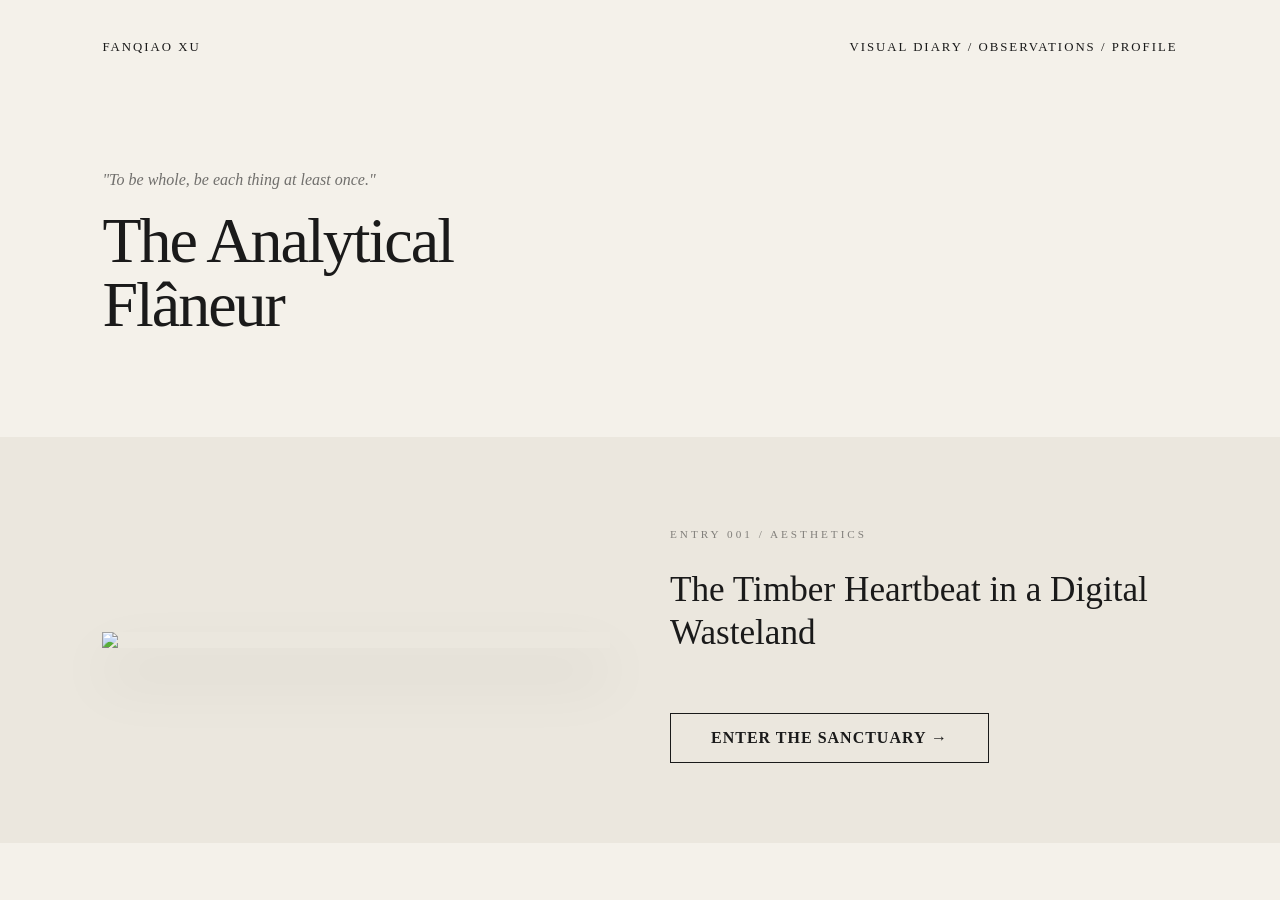
==== index.html @ 41be59f8 "Add files via upload" ====
<!DOCTYPE html>
<html>
<head>
    <meta charset="UTF-8">
    <title>Fanqiao Xu | Portal</title>
    <style>
        body { background: #F4F1EA; font-family: "Optima", serif; color: #1A1A1A; margin: 0; }
        nav { padding: 40px 8%; display: flex; justify-content: space-between; text-transform: uppercase; letter-spacing: 2px; font-size: 0.8em; }
        .hero { padding: 60px 8% 100px 8%; }
        .hero h1 { font-size: 4em; font-weight: 300; margin: 0; letter-spacing: -2px; line-height: 1; }
        .entry { padding: 80px 8%; display: grid; grid-template-columns: 1fr 1fr; gap: 60px; align-items: center; background: #EBE7DE; }
        .entry img { width: 100%; box-shadow: 0 30px 60px rgba(0,0,0,0.1); }
        .btn { display: inline-block; margin-top: 30px; padding: 15px 40px; border: 1px solid #1A1A1A; text-decoration: none; color: #1A1A1A; font-weight: bold; transition: 0.3s; letter-spacing: 1px; }
        .btn:hover { background: #1A1A1A; color: #F4F1EA; }
    </style>
</head>
<body>
    <nav><span>Fanqiao Xu</span> <div>Visual Diary / Observations / Profile</div></nav>
    <div class="hero">
        <p style="font-style:italic; opacity:0.6; margin-bottom: 20px;">"To be whole, be each thing at least once."</p>
        <h1>The Analytical<br>Flâneur</h1>
    </div>
    <section class="entry">
        <img src="aalto_house_livingroom.JPG">
        <div>
            <p style="text-transform:uppercase; letter-spacing:3px; font-size:0.7em; opacity:0.5;">Entry 001 / Aesthetics</p>
            <h2 style="font-weight:300; font-size:2.2em; line-height:1.2;">The Timber Heartbeat in a Digital Wasteland</h2>
            <a href="diary_aalto.html" class="btn">ENTER THE SANCTUARY →</a>
        </div>
    </section>
</body>
</html>
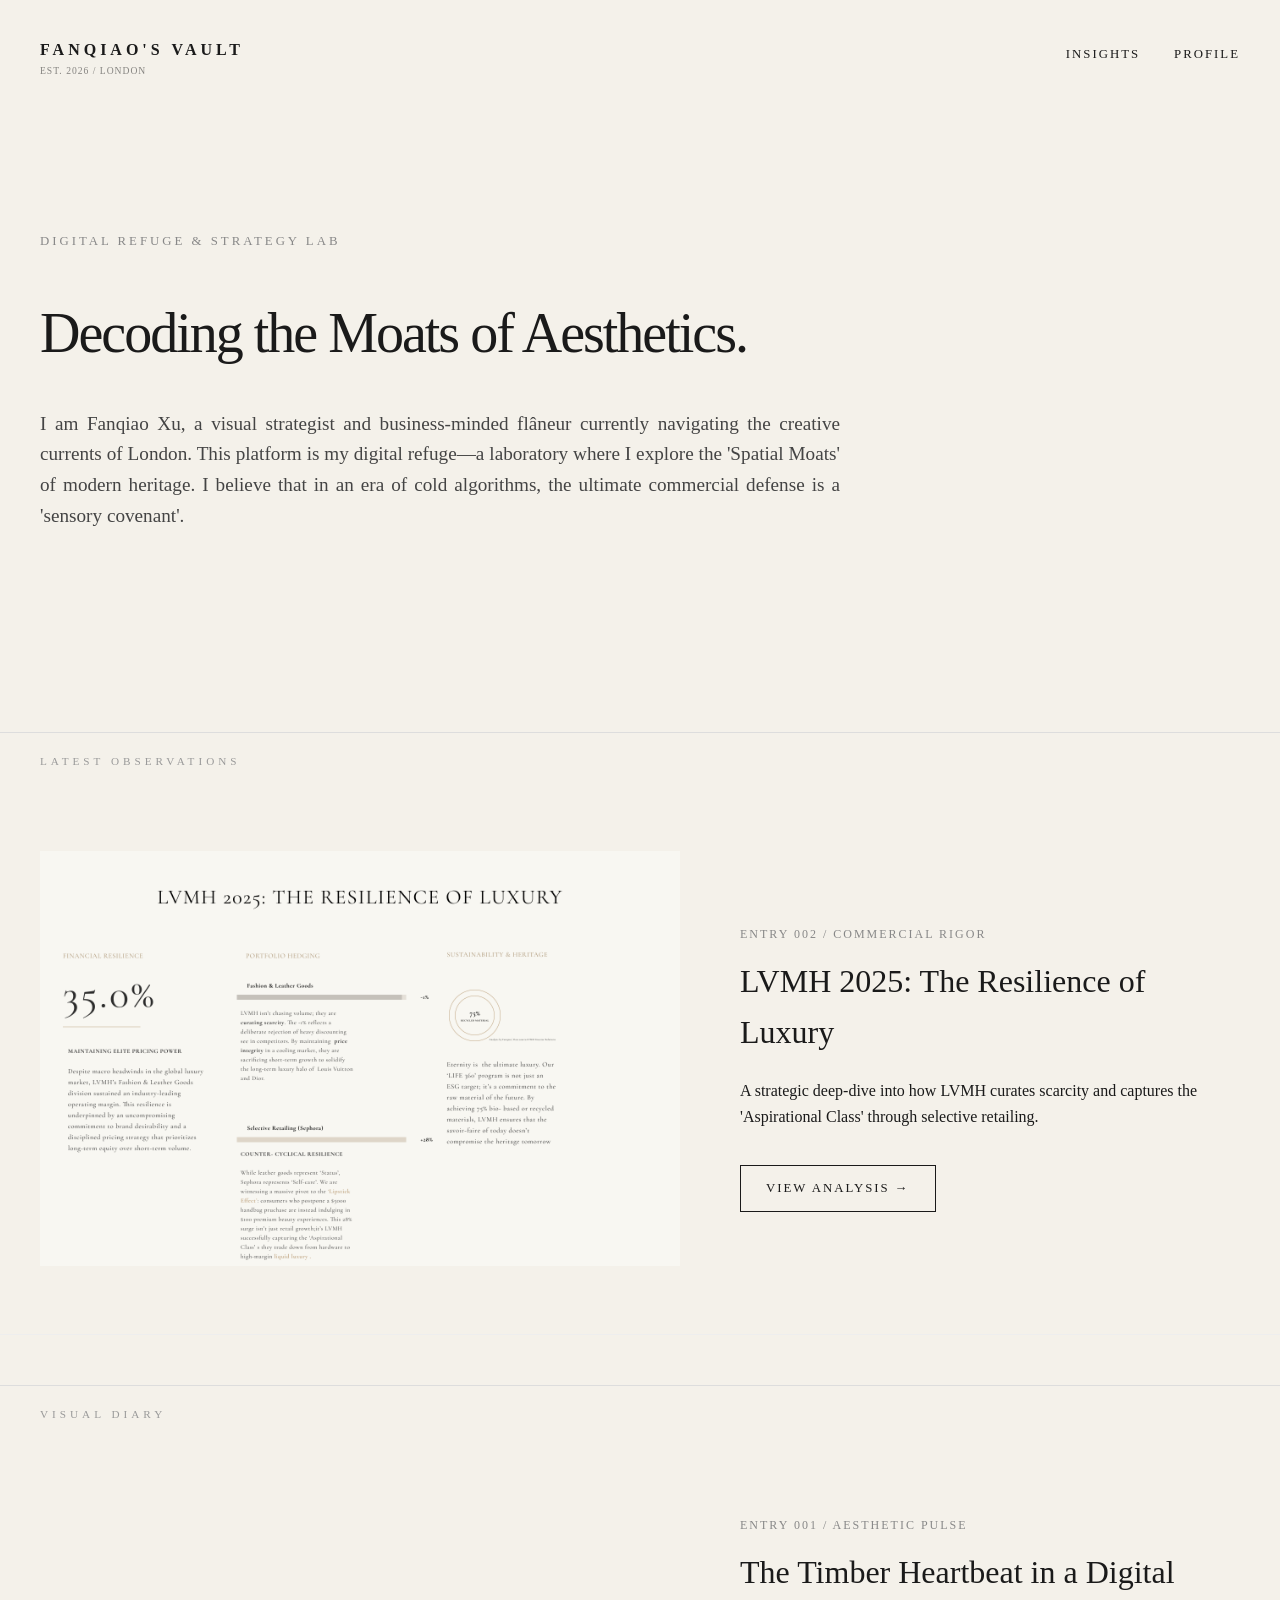
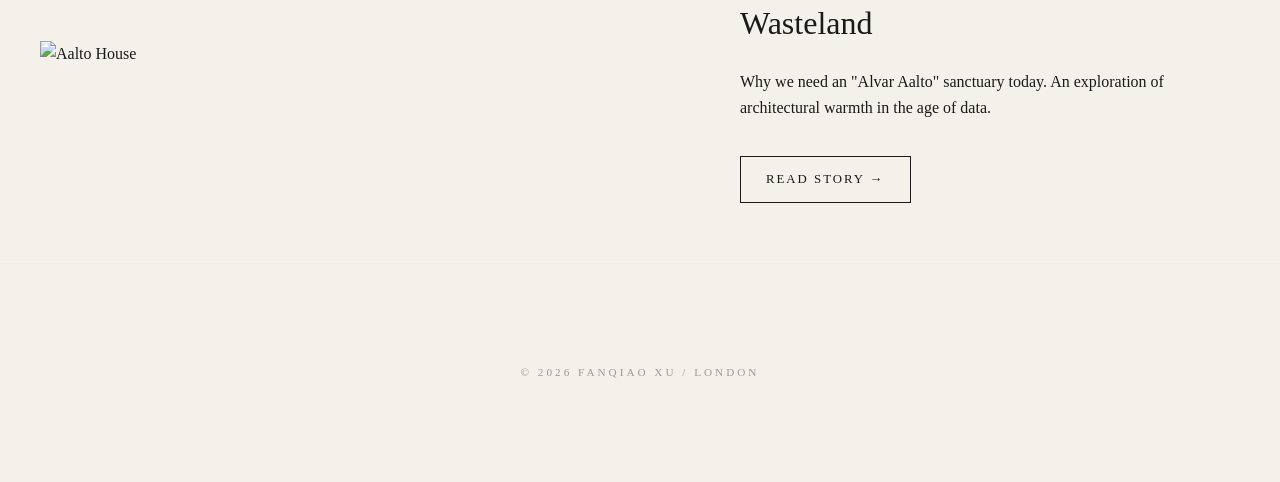
==== commit a2a610ff: "Add files via upload" ====
--- a/index.html
+++ b/index.html
@@ -1,33 +1,90 @@
-
 <!DOCTYPE html>
-<html>
+<html lang="en">
 <head>
     <meta charset="UTF-8">
-    <title>Fanqiao Xu | Portal</title>
+    <meta name="viewport" content="width=device-width, initial-scale=1.0">
+    <title>Fanqiao's Vault | Aesthetics & Business</title>
     <style>
-        body { background: #F4F1EA; font-family: "Optima", serif; color: #1A1A1A; margin: 0; }
-        nav { padding: 40px 8%; display: flex; justify-content: space-between; text-transform: uppercase; letter-spacing: 2px; font-size: 0.8em; }
-        .hero { padding: 60px 8% 100px 8%; }
-        .hero h1 { font-size: 4em; font-weight: 300; margin: 0; letter-spacing: -2px; line-height: 1; }
-        .entry { padding: 80px 8%; display: grid; grid-template-columns: 1fr 1fr; gap: 60px; align-items: center; background: #EBE7DE; }
-        .entry img { width: 100%; box-shadow: 0 30px 60px rgba(0,0,0,0.1); }
-        .btn { display: inline-block; margin-top: 30px; padding: 15px 40px; border: 1px solid #1A1A1A; text-decoration: none; color: #1A1A1A; font-weight: bold; transition: 0.3s; letter-spacing: 1px; }
-        .btn:hover { background: #1A1A1A; color: #F4F1EA; }
+        body { background: #F4F1EA; font-family: "Optima", "Didot", serif; color: #1A1A1A; margin: 0; line-height: 1.6; }
+        nav { padding: 40px; display: flex; justify-content: space-between; align-items: flex-start; }
+        .logo-group { line-height: 1.2; }
+        nav a { text-decoration: none; color: #1A1A1A; font-size: 0.8em; text-transform: uppercase; letter-spacing: 2px; margin-left: 30px; border-bottom: 1px solid transparent; transition: 0.3s; }
+        nav a:hover { border-bottom: 1px solid #1A1A1A; }
+
+        .hero { padding: 100px 40px; max-width: 800px; }
+        .hero h1 { font-size: 3.5em; font-weight: 300; margin-bottom: 30px; letter-spacing: -2px; }
+        .bio { font-size: 1.2em; color: #444; margin-bottom: 50px; text-align: justify; }
+
+        .section-header { padding: 20px 40px; font-size: 0.7em; letter-spacing: 4px; text-transform: uppercase; color: #999; border-top: 1px solid #ddd; margin-top: 50px; }
+
+        /* 博文章节排版 */
+        .diary-entry { display: flex; padding: 60px 40px; gap: 60px; align-items: center; border-bottom: 1px solid #eee; }
+        .diary-entry:last-child { border-bottom: none; }
+        .img-container { flex: 1; overflow: hidden; }
+        .img-container img { width: 100%; height: auto; transition: transform 0.8s; }
+        .img-container:hover img { transform: scale(1.05); }
+        .entry-content { flex: 1; max-width: 500px; }
+        .entry-content h2 { font-size: 2em; font-weight: 300; margin: 10px 0 20px 0; }
+        .read-btn { display: inline-block; margin-top: 20px; text-decoration: none; color: #1A1A1A; font-size: 0.8em; text-transform: uppercase; letter-spacing: 2px; border: 1px solid #1A1A1A; padding: 12px 25px; transition: 0.3s; }
+        .read-btn:hover { background: #1A1A1A; color: #F4F1EA; }
+
+        footer { text-align: center; padding: 100px 0; font-size: 0.7em; letter-spacing: 3px; opacity: 0.4; }
+
+        @media (max-width: 768px) {
+            .diary-entry { flex-direction: column; padding: 40px 20px; }
+            .hero h1 { font-size: 2.5em; }
+        }
     </style>
 </head>
 <body>
-    <nav><span>Fanqiao Xu</span> <div>Visual Diary / Observations / Profile</div></nav>
+
+    <nav>
+        <div class="logo-group">
+            <span style="letter-spacing:4px; font-weight:bold; display:block;">FANQIAO'S VAULT</span>
+            <span style="font-size:0.6em; opacity:0.5; letter-spacing:1px;">EST. 2026 / LONDON</span>
+        </div>
+        <div>
+            <a href="#insights">Insights</a>
+            <a href="#profile">Profile</a>
+        </div>
+    </nav>
+
     <div class="hero">
-        <p style="font-style:italic; opacity:0.6; margin-bottom: 20px;">"To be whole, be each thing at least once."</p>
-        <h1>The Analytical<br>Flâneur</h1>
+        <p style="letter-spacing: 3px; font-size: 0.8em; color: #888;">DIGITAL REFUGE & STRATEGY LAB</p>
+        <h1>Decoding the Moats of Aesthetics.</h1>
+        <p class="bio" id="profile">
+            I am Fanqiao Xu, a visual strategist and business-minded flâneur currently navigating the creative currents of London. 
+            This platform is my digital refuge—a laboratory where I explore the 'Spatial Moats' of modern heritage. I believe that in an era of cold algorithms, the ultimate commercial defense is a 'sensory covenant'.
+        </p>
     </div>
-    <section class="entry">
-        <img src="aalto_house_livingroom.JPG">
-        <div>
-            <p style="text-transform:uppercase; letter-spacing:3px; font-size:0.7em; opacity:0.5;">Entry 001 / Aesthetics</p>
-            <h2 style="font-weight:300; font-size:2.2em; line-height:1.2;">The Timber Heartbeat in a Digital Wasteland</h2>
-            <a href="diary_aalto.html" class="btn">ENTER THE SANCTUARY →</a>
+
+    <div class="section-header" id="insights">Latest Observations</div>
+    <section class="diary-entry">
+        <div class="img-container">
+            <img src="lvmh_2025.jpg" alt="LVMH Analysis">
+        </div>
+        <div class="entry-content">
+            <p style="text-transform:uppercase; letter-spacing:2px; font-size:0.75em; color:#888;">Entry 002 / Commercial Rigor</p>
+            <h2>LVMH 2025: The Resilience of Luxury</h2>
+            <p>A strategic deep-dive into how LVMH curates scarcity and captures the 'Aspirational Class' through selective retailing.</p>
+            <a href="insight_lvmh.html" class="read-btn">View Analysis →</a>
         </div>
     </section>
+
+    <div class="section-header">Visual Diary</div>
+    <section class="diary-entry">
+        <div class="img-container">
+            <img src="aalto_house_livingroom.JPG" alt="Aalto House">
+        </div>
+        <div class="entry-content">
+            <p style="text-transform:uppercase; letter-spacing:2px; font-size:0.75em; color:#888;">Entry 001 / Aesthetic Pulse</p>
+            <h2>The Timber Heartbeat in a Digital Wasteland</h2>
+            <p>Why we need an "Alvar Aalto" sanctuary today. An exploration of architectural warmth in the age of data.</p>
+            <a href="diary_aalto.html" class="read-btn">Read Story →</a>
+        </div>
+    </section>
+
+    <footer>© 2026 FANQIAO XU / LONDON</footer>
+
 </body>
-</html>
+</html>
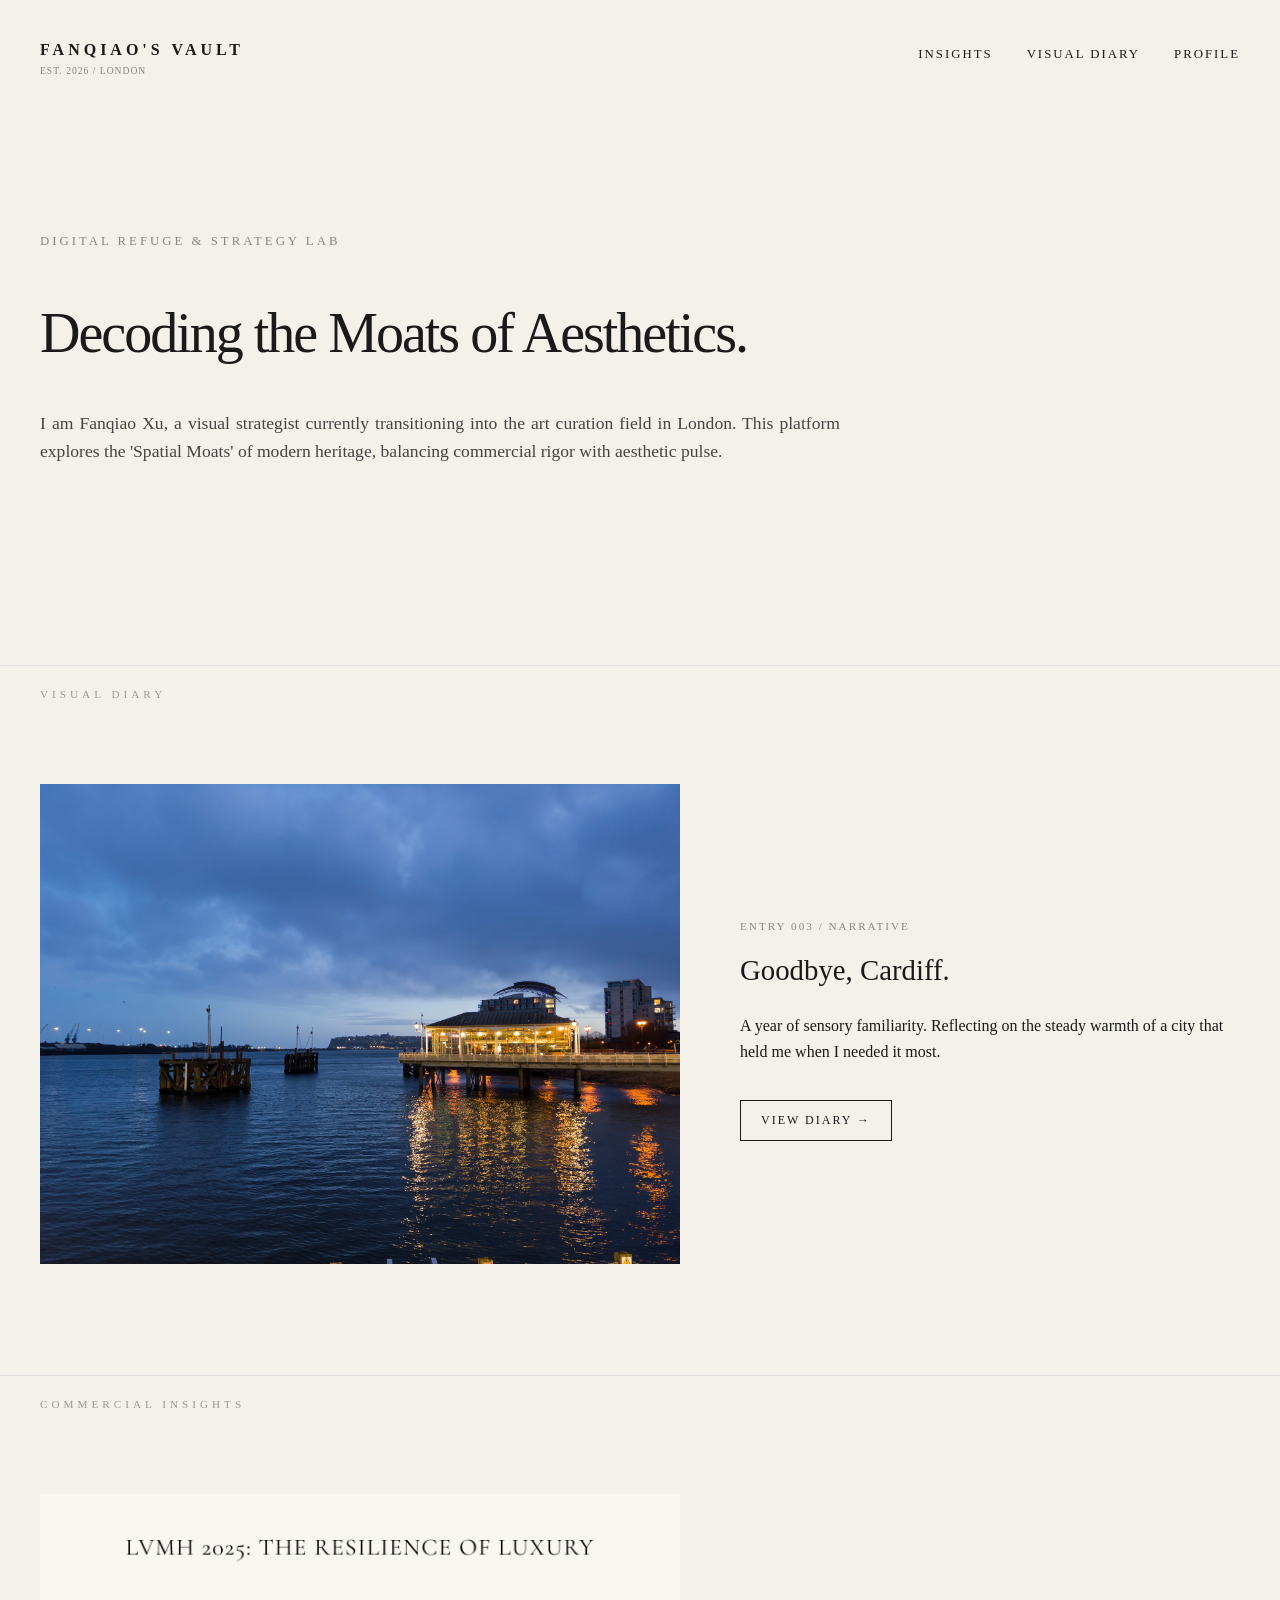
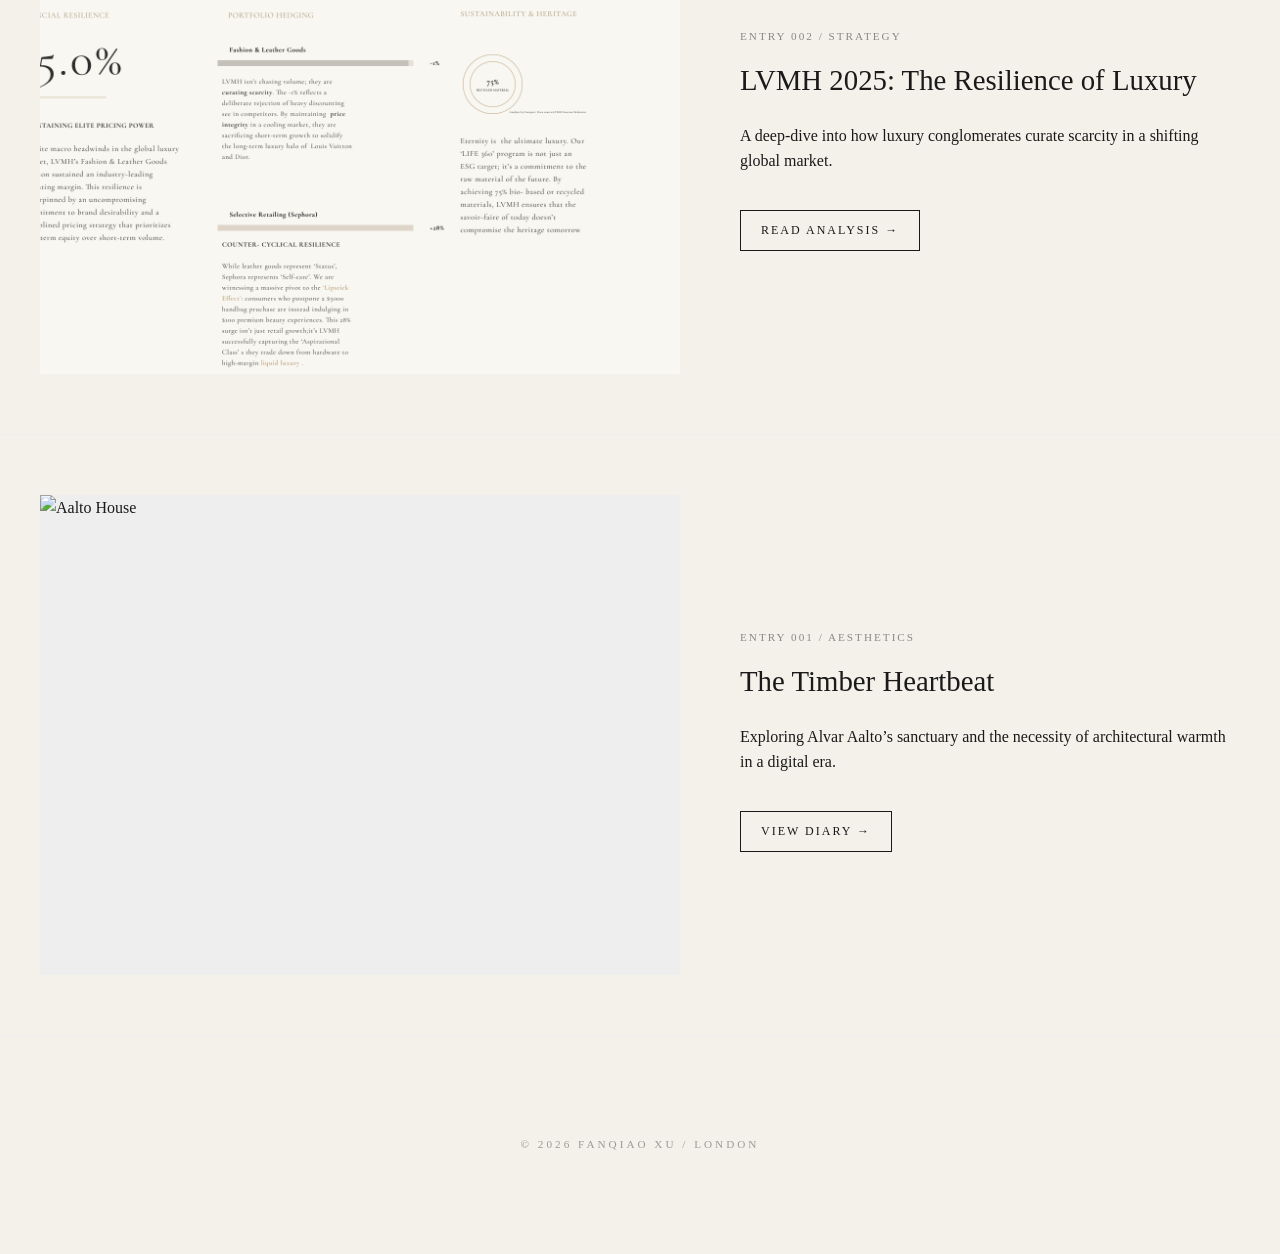
==== commit 4992ef45: "Add files via upload" ====
--- a/index.html
+++ b/index.html
@@ -6,30 +6,28 @@
     <title>Fanqiao's Vault | Aesthetics & Business</title>
     <style>
         body { background: #F4F1EA; font-family: "Optima", "Didot", serif; color: #1A1A1A; margin: 0; line-height: 1.6; }
-        nav { padding: 40px; display: flex; justify-content: space-between; align-items: flex-start; }
+        nav { padding: 40px; display: flex; justify-content: space-between; align-items: flex-start; position: sticky; top: 0; background: rgba(244, 241, 234, 0.9); z-index: 1000; }
         .logo-group { line-height: 1.2; }
         nav a { text-decoration: none; color: #1A1A1A; font-size: 0.8em; text-transform: uppercase; letter-spacing: 2px; margin-left: 30px; border-bottom: 1px solid transparent; transition: 0.3s; }
         nav a:hover { border-bottom: 1px solid #1A1A1A; }
 
         .hero { padding: 100px 40px; max-width: 800px; }
         .hero h1 { font-size: 3.5em; font-weight: 300; margin-bottom: 30px; letter-spacing: -2px; }
-        .bio { font-size: 1.2em; color: #444; margin-bottom: 50px; text-align: justify; }
+        .bio { font-size: 1.1em; color: #444; margin-bottom: 50px; text-align: justify; }
 
-        .section-header { padding: 20px 40px; font-size: 0.7em; letter-spacing: 4px; text-transform: uppercase; color: #999; border-top: 1px solid #ddd; margin-top: 50px; }
+        .section-header { padding: 20px 40px; font-size: 0.7em; letter-spacing: 4px; text-transform: uppercase; color: #999; border-top: 1px solid #ddd; margin-top: 50px; scroll-margin-top: 120px; }
 
-        /* 博文章节排版 */
         .diary-entry { display: flex; padding: 60px 40px; gap: 60px; align-items: center; border-bottom: 1px solid #eee; }
-        .diary-entry:last-child { border-bottom: none; }
-        .img-container { flex: 1; overflow: hidden; }
-        .img-container img { width: 100%; height: auto; transition: transform 0.8s; }
+        .img-container { flex: 1; overflow: hidden; aspect-ratio: 4/3; background: #eee; }
+        .img-container img { width: 100%; height: 100%; object-fit: cover; transition: transform 0.8s; }
         .img-container:hover img { transform: scale(1.05); }
         .entry-content { flex: 1; max-width: 500px; }
-        .entry-content h2 { font-size: 2em; font-weight: 300; margin: 10px 0 20px 0; }
-        .read-btn { display: inline-block; margin-top: 20px; text-decoration: none; color: #1A1A1A; font-size: 0.8em; text-transform: uppercase; letter-spacing: 2px; border: 1px solid #1A1A1A; padding: 12px 25px; transition: 0.3s; }
+        .entry-content h2 { font-size: 1.8em; font-weight: 300; margin: 10px 0 20px 0; }
+        .read-btn { display: inline-block; margin-top: 20px; text-decoration: none; color: #1A1A1A; font-size: 0.75em; text-transform: uppercase; letter-spacing: 2px; border: 1px solid #1A1A1A; padding: 10px 20px; transition: 0.3s; }
         .read-btn:hover { background: #1A1A1A; color: #F4F1EA; }
 
         footer { text-align: center; padding: 100px 0; font-size: 0.7em; letter-spacing: 3px; opacity: 0.4; }
-
+        
         @media (max-width: 768px) {
             .diary-entry { flex-direction: column; padding: 40px 20px; }
             .hero h1 { font-size: 2.5em; }
@@ -45,6 +43,7 @@
         </div>
         <div>
             <a href="#insights">Insights</a>
+            <a href="#diary">Visual Diary</a>
             <a href="#profile">Profile</a>
         </div>
     </nav>
@@ -53,34 +52,48 @@
         <p style="letter-spacing: 3px; font-size: 0.8em; color: #888;">DIGITAL REFUGE & STRATEGY LAB</p>
         <h1>Decoding the Moats of Aesthetics.</h1>
         <p class="bio" id="profile">
-            I am Fanqiao Xu, a visual strategist and business-minded flâneur currently navigating the creative currents of London. 
-            This platform is my digital refuge—a laboratory where I explore the 'Spatial Moats' of modern heritage. I believe that in an era of cold algorithms, the ultimate commercial defense is a 'sensory covenant'.
+            I am Fanqiao Xu, a visual strategist currently transitioning into the art curation field in London. 
+            This platform explores the 'Spatial Moats' of modern heritage, balancing commercial rigor with aesthetic pulse.
         </p>
     </div>
 
-    <div class="section-header" id="insights">Latest Observations</div>
+    <div class="section-header" id="diary">Visual Diary</div>
+    
+    <section class="diary-entry">
+        <div class="img-container">
+            <img src="p2.jpg" alt="Goodbye Cardiff">
+        </div>
+        <div class="entry-content">
+            <p style="text-transform:uppercase; letter-spacing:2px; font-size:0.7em; color:#888;">Entry 003 / Narrative</p>
+            <h2>Goodbye, Cardiff.</h2>
+            <p>A year of sensory familiarity. Reflecting on the steady warmth of a city that held me when I needed it most.</p>
+            <a href="diary_cardiff.html" class="read-btn">View Diary →</a>
+        </div>
+    </section>
+
+    <div class="section-header" id="insights">Commercial Insights</div>
+
     <section class="diary-entry">
         <div class="img-container">
             <img src="lvmh_2025.jpg" alt="LVMH Analysis">
         </div>
         <div class="entry-content">
-            <p style="text-transform:uppercase; letter-spacing:2px; font-size:0.75em; color:#888;">Entry 002 / Commercial Rigor</p>
+            <p style="text-transform:uppercase; letter-spacing:2px; font-size:0.7em; color:#888;">Entry 002 / Strategy</p>
             <h2>LVMH 2025: The Resilience of Luxury</h2>
-            <p>A strategic deep-dive into how LVMH curates scarcity and captures the 'Aspirational Class' through selective retailing.</p>
-            <a href="insight_lvmh.html" class="read-btn">View Analysis →</a>
+            <p>A deep-dive into how luxury conglomerates curate scarcity in a shifting global market.</p>
+            <a href="insight_lvmh.html" class="read-btn">Read Analysis →</a>
         </div>
     </section>
 
-    <div class="section-header">Visual Diary</div>
     <section class="diary-entry">
         <div class="img-container">
             <img src="aalto_house_livingroom.JPG" alt="Aalto House">
         </div>
         <div class="entry-content">
-            <p style="text-transform:uppercase; letter-spacing:2px; font-size:0.75em; color:#888;">Entry 001 / Aesthetic Pulse</p>
-            <h2>The Timber Heartbeat in a Digital Wasteland</h2>
-            <p>Why we need an "Alvar Aalto" sanctuary today. An exploration of architectural warmth in the age of data.</p>
-            <a href="diary_aalto.html" class="read-btn">Read Story →</a>
+            <p style="text-transform:uppercase; letter-spacing:2px; font-size:0.7em; color:#888;">Entry 001 / Aesthetics</p>
+            <h2>The Timber Heartbeat</h2>
+            <p>Exploring Alvar Aalto’s sanctuary and the necessity of architectural warmth in a digital era.</p>
+            <a href="diary_aalto.html" class="read-btn">View Diary →</a>
         </div>
     </section>
 
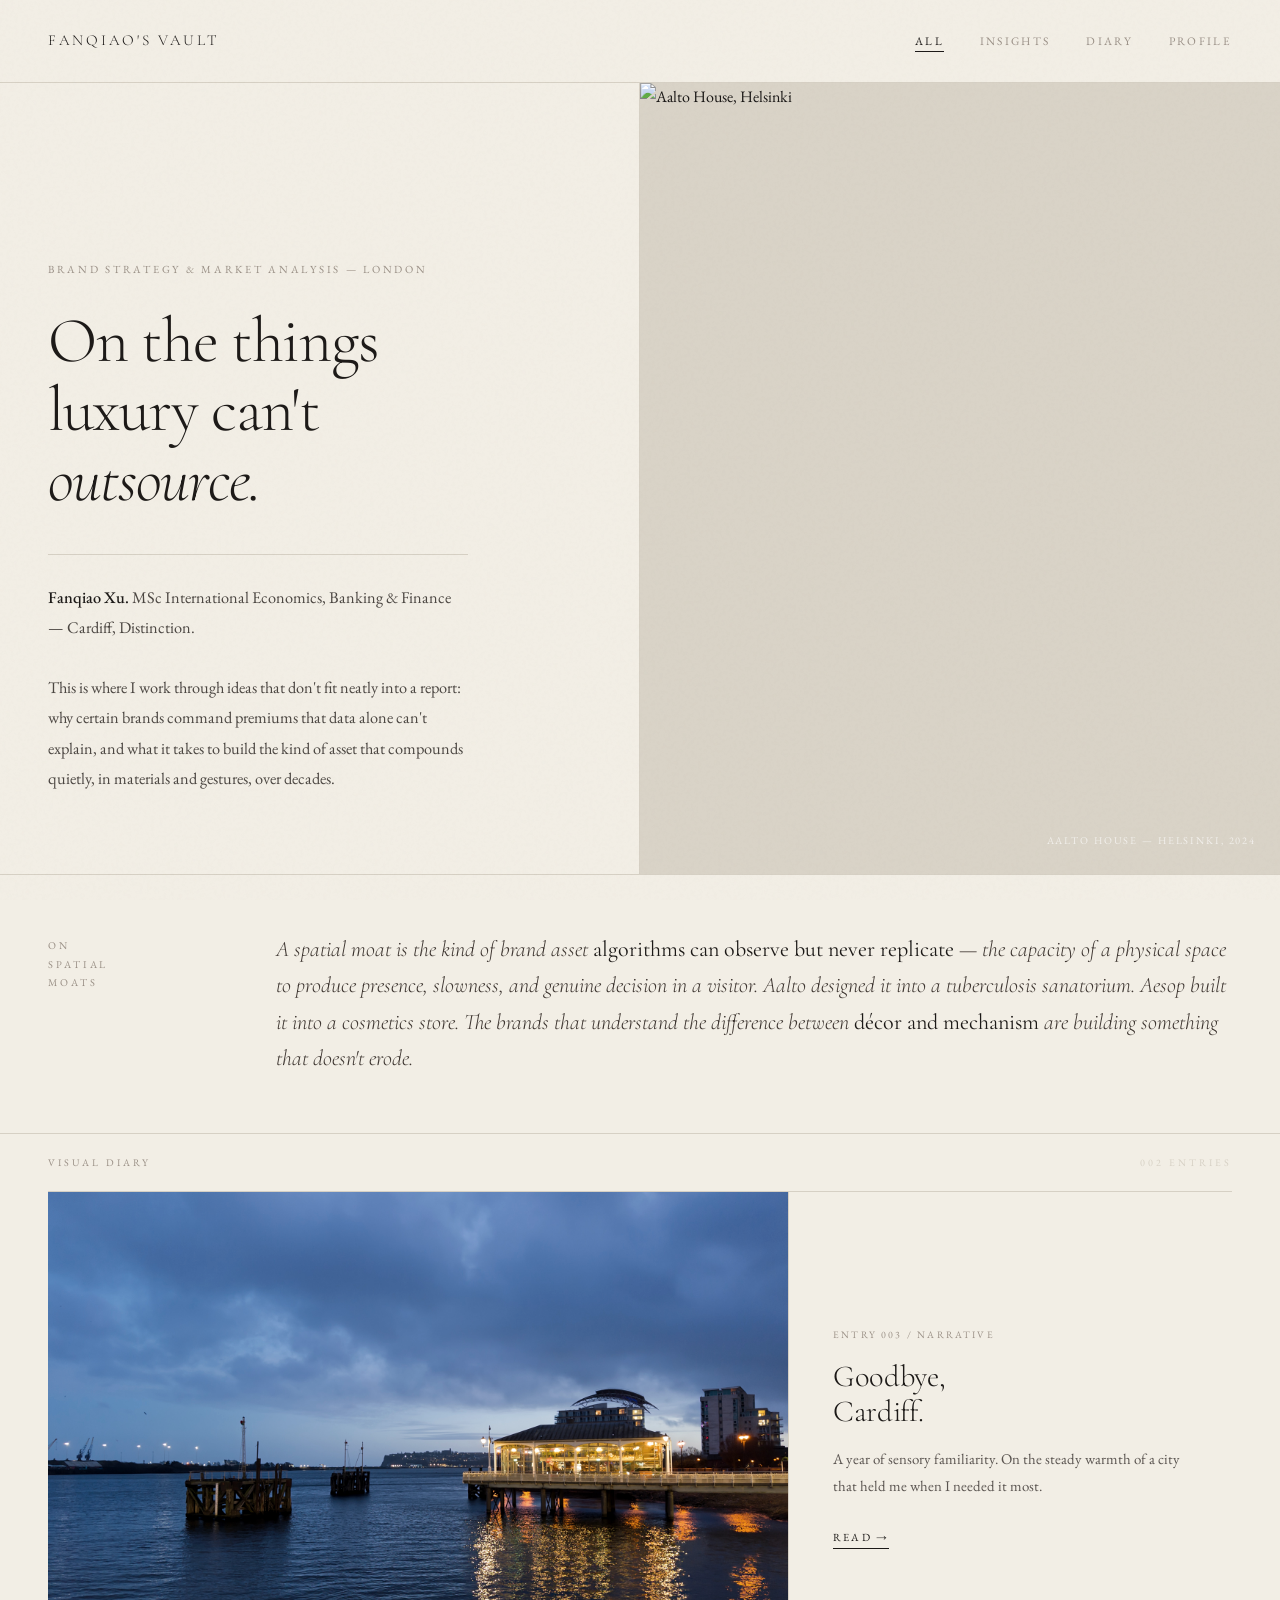
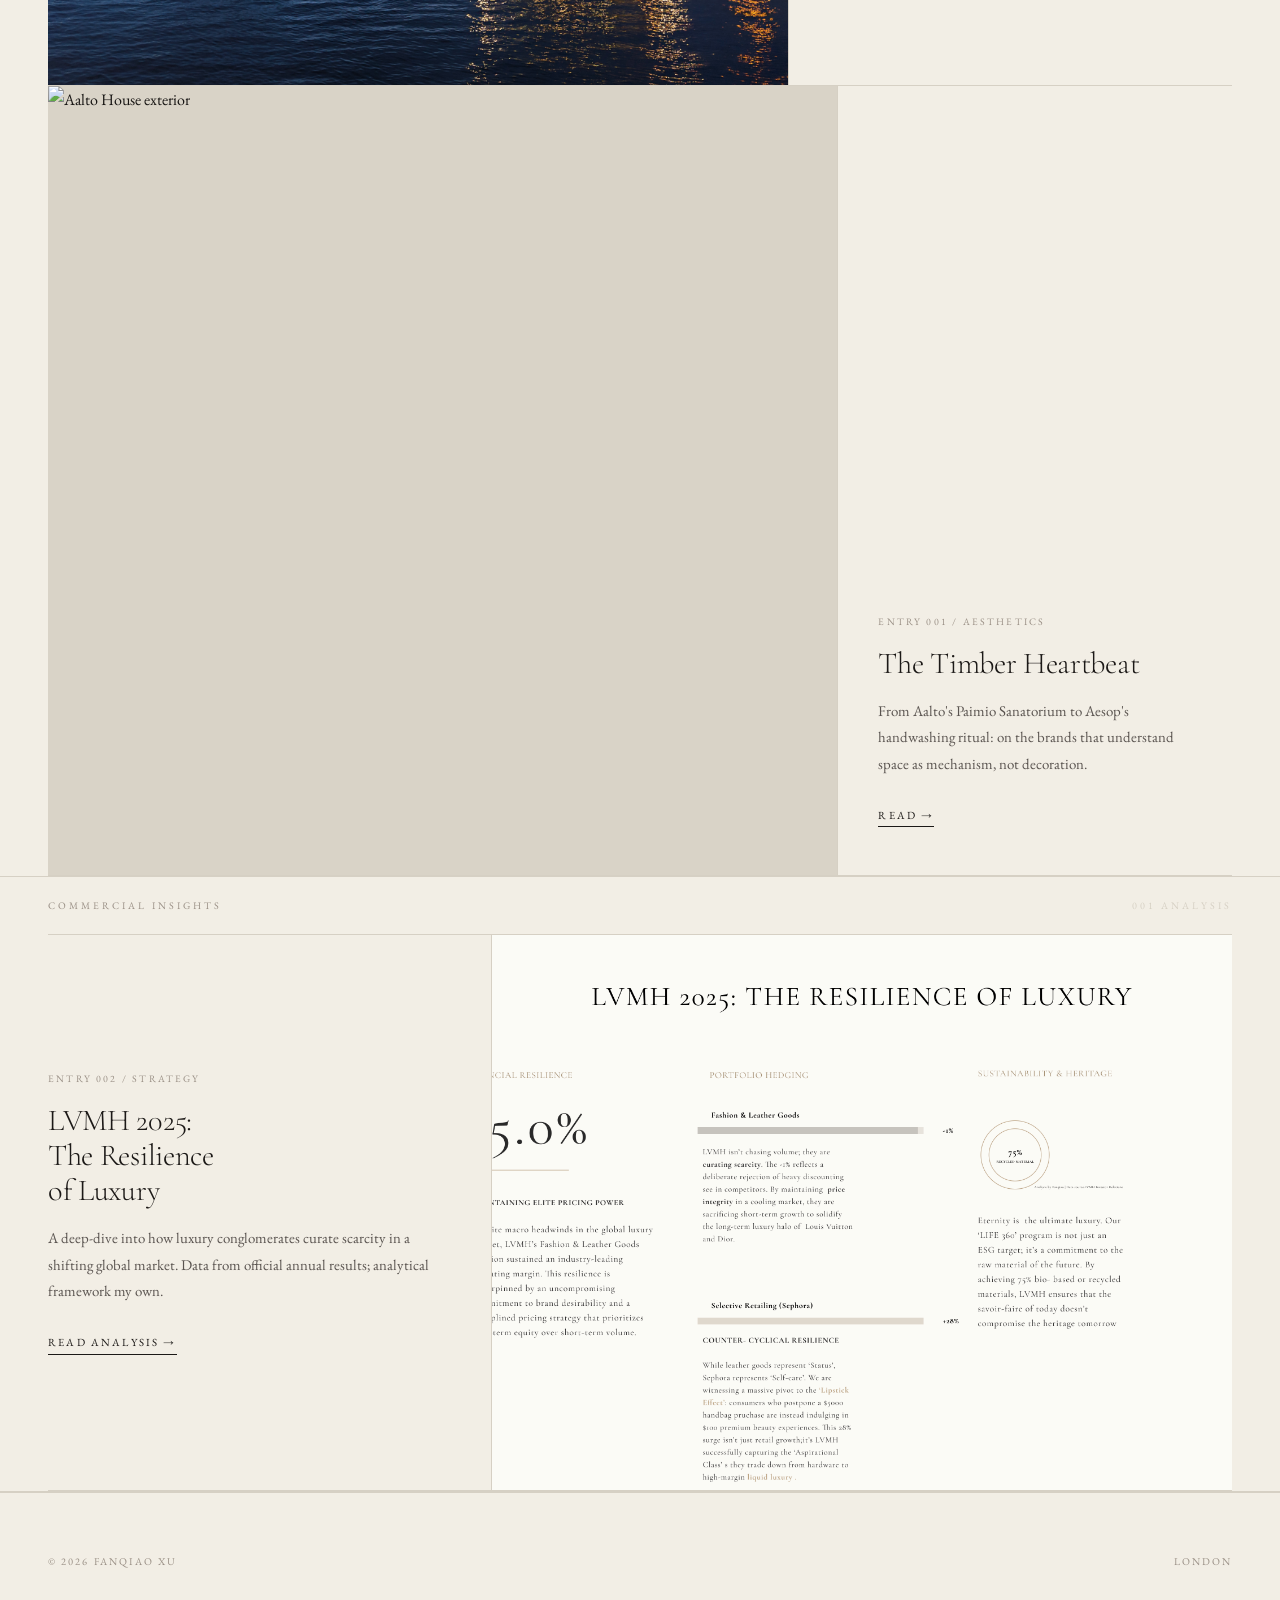
==== commit 0047bdb9: "Add files via upload" ====
--- a/index.html
+++ b/index.html
@@ -3,101 +3,585 @@
 <head>
     <meta charset="UTF-8">
     <meta name="viewport" content="width=device-width, initial-scale=1.0">
-    <title>Fanqiao's Vault | Aesthetics & Business</title>
+    <title>Fanqiao Xu — The Vault</title>
+    <link rel="preconnect" href="https://fonts.googleapis.com">
+    <link href="https://fonts.googleapis.com/css2?family=EB+Garamond:ital,wght@0,400;0,500;1,400;1,500&family=Cormorant+Garamond:ital,wght@0,300;0,400;1,300;1,400&display=swap" rel="stylesheet">
     <style>
-        body { background: #F4F1EA; font-family: "Optima", "Didot", serif; color: #1A1A1A; margin: 0; line-height: 1.6; }
-        nav { padding: 40px; display: flex; justify-content: space-between; align-items: flex-start; position: sticky; top: 0; background: rgba(244, 241, 234, 0.9); z-index: 1000; }
-        .logo-group { line-height: 1.2; }
-        nav a { text-decoration: none; color: #1A1A1A; font-size: 0.8em; text-transform: uppercase; letter-spacing: 2px; margin-left: 30px; border-bottom: 1px solid transparent; transition: 0.3s; }
-        nav a:hover { border-bottom: 1px solid #1A1A1A; }
-
-        .hero { padding: 100px 40px; max-width: 800px; }
-        .hero h1 { font-size: 3.5em; font-weight: 300; margin-bottom: 30px; letter-spacing: -2px; }
-        .bio { font-size: 1.1em; color: #444; margin-bottom: 50px; text-align: justify; }
-
-        .section-header { padding: 20px 40px; font-size: 0.7em; letter-spacing: 4px; text-transform: uppercase; color: #999; border-top: 1px solid #ddd; margin-top: 50px; scroll-margin-top: 120px; }
-
-        .diary-entry { display: flex; padding: 60px 40px; gap: 60px; align-items: center; border-bottom: 1px solid #eee; }
-        .img-container { flex: 1; overflow: hidden; aspect-ratio: 4/3; background: #eee; }
-        .img-container img { width: 100%; height: 100%; object-fit: cover; transition: transform 0.8s; }
-        .img-container:hover img { transform: scale(1.05); }
-        .entry-content { flex: 1; max-width: 500px; }
-        .entry-content h2 { font-size: 1.8em; font-weight: 300; margin: 10px 0 20px 0; }
-        .read-btn { display: inline-block; margin-top: 20px; text-decoration: none; color: #1A1A1A; font-size: 0.75em; text-transform: uppercase; letter-spacing: 2px; border: 1px solid #1A1A1A; padding: 10px 20px; transition: 0.3s; }
-        .read-btn:hover { background: #1A1A1A; color: #F4F1EA; }
-
-        footer { text-align: center; padding: 100px 0; font-size: 0.7em; letter-spacing: 3px; opacity: 0.4; }
-        
+        *, *::before, *::after { box-sizing: border-box; margin: 0; padding: 0; }
+
+        :root {
+            --cream: #F2EEE5;
+            --ink: #1C1917;
+            --dust: #9A9086;
+            --rule: #D6D0C4;
+            --accent: #3D3530;
+        }
+
+        html { scroll-behavior: smooth; }
+
+        body {
+            background: var(--cream);
+            font-family: 'EB Garamond', Georgia, serif;
+            color: var(--ink);
+            margin: 0;
+            line-height: 1.7;
+        }
+
+        body::before {
+            content: '';
+            position: fixed;
+            inset: 0;
+            background-image: url("data:image/svg+xml,%3Csvg viewBox='0 0 256 256' xmlns='http://www.w3.org/2000/svg'%3E%3Cfilter id='noise'%3E%3CfeTurbulence type='fractalNoise' baseFrequency='0.9' numOctaves='4' stitchTiles='stitch'/%3E%3C/filter%3E%3Crect width='100%25' height='100%25' filter='url(%23noise)' opacity='0.04'/%3E%3C/svg%3E");
+            pointer-events: none;
+            z-index: 9999;
+            opacity: 0.5;
+        }
+
+        /* NAV */
+        nav {
+            padding: 28px 48px;
+            display: flex;
+            justify-content: space-between;
+            align-items: center;
+            position: sticky;
+            top: 0;
+            background: rgba(242, 238, 229, 0.95);
+            backdrop-filter: blur(8px);
+            z-index: 100;
+            border-bottom: 1px solid var(--rule);
+        }
+
+        .nav-logo {
+            font-family: 'Cormorant Garamond', serif;
+            font-size: 0.95em;
+            letter-spacing: 0.18em;
+            text-transform: uppercase;
+            color: var(--ink);
+            text-decoration: none;
+            font-weight: 300;
+        }
+
+        .nav-links { display: flex; gap: 36px; }
+
+        .nav-links button {
+            background: none;
+            border: none;
+            cursor: pointer;
+            color: var(--dust);
+            font-size: 0.72em;
+            text-transform: uppercase;
+            letter-spacing: 0.2em;
+            font-family: 'EB Garamond', serif;
+            transition: color 0.3s;
+            padding: 0;
+            position: relative;
+        }
+
+        .nav-links button::after {
+            content: '';
+            position: absolute;
+            bottom: -4px;
+            left: 0;
+            width: 0;
+            height: 1px;
+            background: var(--ink);
+            transition: width 0.3s;
+        }
+
+        .nav-links button:hover { color: var(--ink); }
+        .nav-links button.active { color: var(--ink); }
+        .nav-links button.active::after { width: 100%; }
+
+        /* HERO */
+        .hero {
+            display: grid;
+            grid-template-columns: 1fr 1fr;
+            min-height: 88vh;
+            border-bottom: 1px solid var(--rule);
+        }
+
+        .hero-text {
+            padding: 80px 56px 80px 48px;
+            display: flex;
+            flex-direction: column;
+            justify-content: flex-end;
+            border-right: 1px solid var(--rule);
+        }
+
+        .hero-eyebrow {
+            font-size: 0.68em;
+            letter-spacing: 0.25em;
+            text-transform: uppercase;
+            color: var(--dust);
+            margin-bottom: 28px;
+        }
+
+        .hero-title {
+            font-family: 'Cormorant Garamond', serif;
+            font-size: clamp(2.8em, 5vw, 4.8em);
+            font-weight: 300;
+            line-height: 1.08;
+            letter-spacing: -0.02em;
+            margin-bottom: 40px;
+            color: var(--ink);
+        }
+
+        .hero-title em { font-style: italic; font-weight: 300; }
+
+        .hero-bio {
+            font-size: 1.02em;
+            color: #4A4540;
+            line-height: 1.85;
+            max-width: 420px;
+            border-top: 1px solid var(--rule);
+            padding-top: 28px;
+        }
+
+        .hero-bio strong { font-weight: 500; color: var(--ink); }
+
+        .hero-image {
+            position: relative;
+            overflow: hidden;
+            background: #D9D3C7;
+        }
+
+        .hero-image img {
+            width: 100%;
+            height: 100%;
+            object-fit: cover;
+            filter: saturate(0.85) contrast(1.02);
+            transition: transform 12s ease;
+        }
+
+        .hero-image:hover img { transform: scale(1.03); }
+
+        .hero-image-caption {
+            position: absolute;
+            bottom: 24px;
+            right: 24px;
+            font-size: 0.65em;
+            letter-spacing: 0.18em;
+            text-transform: uppercase;
+            color: rgba(255,255,255,0.65);
+        }
+
+        /* SPATIAL MOATS */
+        .moats-band {
+            padding: 56px 48px;
+            display: grid;
+            grid-template-columns: 180px 1fr;
+            gap: 48px;
+            align-items: start;
+            border-bottom: 1px solid var(--rule);
+        }
+
+        .moats-label {
+            font-size: 0.65em;
+            letter-spacing: 0.28em;
+            text-transform: uppercase;
+            color: var(--dust);
+            padding-top: 6px;
+            line-height: 1.8;
+        }
+
+        .moats-text {
+            font-family: 'Cormorant Garamond', serif;
+            font-size: 1.38em;
+            font-weight: 300;
+            line-height: 1.65;
+            color: var(--accent);
+            font-style: italic;
+        }
+
+        .moats-text span {
+            font-style: normal;
+            font-weight: 400;
+            color: var(--ink);
+        }
+
+        /* CONTENT PANELS */
+        .content-panel {
+            display: none;
+            animation: panelIn 0.4s ease forwards;
+        }
+
+        .content-panel.active { display: block; }
+
+        @keyframes panelIn {
+            from { opacity: 0; transform: translateY(12px); }
+            to   { opacity: 1; transform: translateY(0); }
+        }
+
+        /* ALL view: show both sections stacked */
+        #panel-all .content-section { border-bottom: 1px solid var(--rule); }
+
+        .content-section { padding: 0 48px; }
+
+        .section-label {
+            padding: 20px 0;
+            font-size: 0.63em;
+            letter-spacing: 0.3em;
+            text-transform: uppercase;
+            color: var(--dust);
+            border-bottom: 1px solid var(--rule);
+            display: flex;
+            justify-content: space-between;
+            align-items: center;
+        }
+
+        /* Entry layouts */
+        .entry-lead {
+            display: grid;
+            grid-template-columns: 5fr 3fr;
+            border-bottom: 1px solid var(--rule);
+        }
+
+        .entry-lead .entry-img {
+            aspect-ratio: 3/2;
+            overflow: hidden;
+            background: #D9D3C7;
+        }
+
+        .entry-lead .entry-img img {
+            width: 100%; height: 100%;
+            object-fit: cover;
+            filter: saturate(0.82) contrast(1.03);
+            transition: transform 0.9s ease;
+        }
+
+        .entry-lead .entry-img:hover img { transform: scale(1.04); }
+
+        .entry-lead .entry-text {
+            padding: 48px 44px;
+            display: flex;
+            flex-direction: column;
+            justify-content: center;
+            border-left: 1px solid var(--rule);
+        }
+
+        .entry-text-lead {
+            display: grid;
+            grid-template-columns: 3fr 5fr;
+            border-bottom: 1px solid var(--rule);
+        }
+
+        .entry-text-lead .entry-text {
+            padding: 48px 44px 48px 0;
+            display: flex;
+            flex-direction: column;
+            justify-content: center;
+            border-right: 1px solid var(--rule);
+        }
+
+        .entry-text-lead .entry-img {
+            aspect-ratio: 4/3;
+            overflow: hidden;
+            background: #D9D3C7;
+        }
+
+        .entry-text-lead .entry-img img {
+            width: 100%; height: 100%;
+            object-fit: cover;
+            filter: saturate(0.82) contrast(1.03);
+            transition: transform 0.9s ease;
+        }
+
+        .entry-text-lead .entry-img:hover img { transform: scale(1.04); }
+
+        .entry-strip {
+            display: grid;
+            grid-template-columns: 1fr 1fr 1fr;
+            border-bottom: 1px solid var(--rule);
+        }
+
+        .entry-strip .entry-img {
+            aspect-ratio: 1/1;
+            overflow: hidden;
+            background: #D9D3C7;
+            grid-column: span 2;
+        }
+
+        .entry-strip .entry-img img {
+            width: 100%; height: 100%;
+            object-fit: cover;
+            filter: saturate(0.82) contrast(1.03);
+            transition: transform 0.9s ease;
+        }
+
+        .entry-strip .entry-img:hover img { transform: scale(1.04); }
+
+        .entry-strip .entry-text {
+            padding: 48px 40px;
+            display: flex;
+            flex-direction: column;
+            justify-content: flex-end;
+            border-left: 1px solid var(--rule);
+        }
+
+        /* Shared text */
+        .entry-tag {
+            font-size: 0.62em;
+            letter-spacing: 0.22em;
+            text-transform: uppercase;
+            color: var(--dust);
+            margin-bottom: 16px;
+        }
+
+        .entry-title {
+            font-family: 'Cormorant Garamond', serif;
+            font-size: 1.9em;
+            font-weight: 300;
+            line-height: 1.15;
+            letter-spacing: -0.01em;
+            margin-bottom: 16px;
+            color: var(--ink);
+        }
+
+        .entry-desc {
+            font-size: 0.93em;
+            color: #5A5450;
+            line-height: 1.8;
+            margin-bottom: 28px;
+        }
+
+        .entry-link {
+            display: inline-block;
+            text-decoration: none;
+            color: var(--ink);
+            font-size: 0.68em;
+            letter-spacing: 0.2em;
+            text-transform: uppercase;
+            border-bottom: 1px solid var(--ink);
+            padding-bottom: 2px;
+            transition: opacity 0.2s;
+            align-self: flex-start;
+        }
+
+        .entry-link:hover { opacity: 0.4; }
+
+        footer {
+            padding: 60px 48px;
+            display: flex;
+            justify-content: space-between;
+            align-items: center;
+            font-size: 0.65em;
+            letter-spacing: 0.2em;
+            text-transform: uppercase;
+            color: var(--dust);
+            border-top: 1px solid var(--rule);
+        }
+
+        /* FADE IN on load */
+        .fade-in {
+            opacity: 0;
+            transform: translateY(16px);
+            animation: fadeUp 0.9s ease forwards;
+        }
+        @keyframes fadeUp { to { opacity: 1; transform: translateY(0); } }
+        .fade-in:nth-child(1) { animation-delay: 0.1s; }
+        .fade-in:nth-child(2) { animation-delay: 0.3s; }
+
+        /* MOBILE */
         @media (max-width: 768px) {
-            .diary-entry { flex-direction: column; padding: 40px 20px; }
-            .hero h1 { font-size: 2.5em; }
+            nav { padding: 20px 24px; }
+            .nav-links { gap: 20px; }
+            .hero { grid-template-columns: 1fr; min-height: auto; }
+            .hero-text { padding: 56px 24px 48px; border-right: none; border-bottom: 1px solid var(--rule); }
+            .hero-image { height: 60vw; }
+            .moats-band { grid-template-columns: 1fr; gap: 16px; padding: 40px 24px; }
+            .content-section { padding: 0 24px; }
+            .entry-lead, .entry-text-lead { grid-template-columns: 1fr; }
+            .entry-lead .entry-text, .entry-text-lead .entry-text { padding: 32px 0; border: none; }
+            .entry-lead .entry-img { aspect-ratio: 4/3; }
+            .entry-strip { grid-template-columns: 1fr; }
+            .entry-strip .entry-img { grid-column: 1; aspect-ratio: 4/3; }
+            .entry-strip .entry-text { padding: 32px 0; border-left: none; }
+            footer { flex-direction: column; gap: 12px; padding: 40px 24px; text-align: center; }
         }
     </style>
 </head>
 <body>
 
     <nav>
-        <div class="logo-group">
-            <span style="letter-spacing:4px; font-weight:bold; display:block;">FANQIAO'S VAULT</span>
-            <span style="font-size:0.6em; opacity:0.5; letter-spacing:1px;">EST. 2026 / LONDON</span>
-        </div>
-        <div>
-            <a href="#insights">Insights</a>
-            <a href="#diary">Visual Diary</a>
-            <a href="#profile">Profile</a>
+        <a href="index.html" class="nav-logo">Fanqiao's Vault</a>
+        <div class="nav-links">
+            <button onclick="showPanel('all')" class="active" id="btn-all">All</button>
+            <button onclick="showPanel('insights')" id="btn-insights">Insights</button>
+            <button onclick="showPanel('diary')" id="btn-diary">Diary</button>
+            <button onclick="showPanel('profile')" id="btn-profile">Profile</button>
         </div>
     </nav>
 
-    <div class="hero">
-        <p style="letter-spacing: 3px; font-size: 0.8em; color: #888;">DIGITAL REFUGE & STRATEGY LAB</p>
-        <h1>Decoding the Moats of Aesthetics.</h1>
-        <p class="bio" id="profile">
-            I am Fanqiao Xu, a visual strategist currently transitioning into the art curation field in London. 
-            This platform explores the 'Spatial Moats' of modern heritage, balancing commercial rigor with aesthetic pulse.
+    <!-- HERO (always visible) -->
+    <section class="hero" id="hero-section">
+        <div class="hero-text fade-in">
+            <p class="hero-eyebrow">Brand Strategy &amp; Market Analysis — London</p>
+            <h1 class="hero-title">On the things<br>luxury can't<br><em>outsource.</em></h1>
+            <p class="hero-bio">
+                <strong>Fanqiao Xu.</strong> MSc International Economics, Banking &amp; Finance — Cardiff, Distinction.<br><br>
+                This is where I work through ideas that don't fit neatly into a report: why certain brands command premiums that data alone can't explain, and what it takes to build the kind of asset that compounds quietly, in materials and gestures, over decades.
+            </p>
+        </div>
+        <div class="hero-image fade-in">
+            <img src="aalto_house_livingroom.JPG" alt="Aalto House, Helsinki">
+            <span class="hero-image-caption">Aalto House — Helsinki, 2024</span>
+        </div>
+    </section>
+
+    <!-- SPATIAL MOATS (always visible) -->
+    <div class="moats-band" id="moats-section">
+        <p class="moats-label">On<br>Spatial<br>Moats</p>
+        <p class="moats-text">
+            A spatial moat is the kind of brand asset <span>algorithms can observe but never replicate</span> — the capacity of a physical space to produce presence, slowness, and genuine decision in a visitor. Aalto designed it into a tuberculosis sanatorium. Aesop built it into a cosmetics store. The brands that understand the difference between <span>décor and mechanism</span> are building something that doesn't erode.
         </p>
     </div>
 
-    <div class="section-header" id="diary">Visual Diary</div>
-    
-    <section class="diary-entry">
-        <div class="img-container">
-            <img src="p2.jpg" alt="Goodbye Cardiff">
-        </div>
-        <div class="entry-content">
-            <p style="text-transform:uppercase; letter-spacing:2px; font-size:0.7em; color:#888;">Entry 003 / Narrative</p>
-            <h2>Goodbye, Cardiff.</h2>
-            <p>A year of sensory familiarity. Reflecting on the steady warmth of a city that held me when I needed it most.</p>
-            <a href="diary_cardiff.html" class="read-btn">View Diary →</a>
-        </div>
-    </section>
-
-    <div class="section-header" id="insights">Commercial Insights</div>
-
-    <section class="diary-entry">
-        <div class="img-container">
-            <img src="lvmh_2025.jpg" alt="LVMH Analysis">
-        </div>
-        <div class="entry-content">
-            <p style="text-transform:uppercase; letter-spacing:2px; font-size:0.7em; color:#888;">Entry 002 / Strategy</p>
-            <h2>LVMH 2025: The Resilience of Luxury</h2>
-            <p>A deep-dive into how luxury conglomerates curate scarcity in a shifting global market.</p>
-            <a href="insight_lvmh.html" class="read-btn">Read Analysis →</a>
-        </div>
-    </section>
-
-    <section class="diary-entry">
-        <div class="img-container">
-            <img src="aalto_house_livingroom.JPG" alt="Aalto House">
-        </div>
-        <div class="entry-content">
-            <p style="text-transform:uppercase; letter-spacing:2px; font-size:0.7em; color:#888;">Entry 001 / Aesthetics</p>
-            <h2>The Timber Heartbeat</h2>
-            <p>Exploring Alvar Aalto’s sanctuary and the necessity of architectural warmth in a digital era.</p>
-            <a href="diary_aalto.html" class="read-btn">View Diary →</a>
-        </div>
-    </section>
-
-    <footer>© 2026 FANQIAO XU / LONDON</footer>
+    <!-- PANEL: ALL -->
+    <div id="panel-all" class="content-panel active">
+        <div class="content-section" style="border-bottom: 1px solid var(--rule);">
+            <div class="section-label">
+                <span>Visual Diary</span>
+                <span style="color: var(--rule);">002 entries</span>
+            </div>
+            <article class="entry-lead">
+                <div class="entry-img"><img src="p2.jpg" alt="Cardiff Bay at dusk"></div>
+                <div class="entry-text">
+                    <p class="entry-tag">Entry 003 / Narrative</p>
+                    <h2 class="entry-title">Goodbye,<br>Cardiff.</h2>
+                    <p class="entry-desc">A year of sensory familiarity. On the steady warmth of a city that held me when I needed it most.</p>
+                    <a href="diary_cardiff.html" class="entry-link">Read →</a>
+                </div>
+            </article>
+            <article class="entry-strip">
+                <div class="entry-img"><img src="aalto_house_outside.JPG" alt="Aalto House exterior"></div>
+                <div class="entry-text">
+                    <p class="entry-tag">Entry 001 / Aesthetics</p>
+                    <h2 class="entry-title">The Timber Heartbeat</h2>
+                    <p class="entry-desc">From Aalto's Paimio Sanatorium to Aesop's handwashing ritual: on the brands that understand space as mechanism, not decoration.</p>
+                    <a href="diary_aalto.html" class="entry-link">Read →</a>
+                </div>
+            </article>
+        </div>
+        <div class="content-section">
+            <div class="section-label">
+                <span>Commercial Insights</span>
+                <span style="color: var(--rule);">001 analysis</span>
+            </div>
+            <article class="entry-text-lead">
+                <div class="entry-text">
+                    <p class="entry-tag">Entry 002 / Strategy</p>
+                    <h2 class="entry-title">LVMH 2025:<br>The Resilience<br>of Luxury</h2>
+                    <p class="entry-desc">A deep-dive into how luxury conglomerates curate scarcity in a shifting global market. Data from official annual results; analytical framework my own.</p>
+                    <a href="insight_lvmh.html" class="entry-link">Read Analysis →</a>
+                </div>
+                <div class="entry-img"><img src="lvmh_2025.jpg" alt="LVMH 2025 Analysis"></div>
+            </article>
+        </div>
+    </div>
+
+    <!-- PANEL: INSIGHTS only -->
+    <div id="panel-insights" class="content-panel">
+        <div class="content-section">
+            <div class="section-label">
+                <span>Commercial Insights</span>
+                <span style="color: var(--rule);">001 analysis</span>
+            </div>
+            <article class="entry-text-lead">
+                <div class="entry-text">
+                    <p class="entry-tag">Entry 002 / Strategy</p>
+                    <h2 class="entry-title">LVMH 2025:<br>The Resilience<br>of Luxury</h2>
+                    <p class="entry-desc">A deep-dive into how luxury conglomerates curate scarcity in a shifting global market. Data from official annual results; analytical framework my own.</p>
+                    <a href="insight_lvmh.html" class="entry-link">Read Analysis →</a>
+                </div>
+                <div class="entry-img"><img src="lvmh_2025.jpg" alt="LVMH 2025 Analysis"></div>
+            </article>
+        </div>
+    </div>
+
+    <!-- PANEL: DIARY only -->
+    <div id="panel-diary" class="content-panel">
+        <div class="content-section">
+            <div class="section-label">
+                <span>Visual Diary</span>
+                <span style="color: var(--rule);">002 entries</span>
+            </div>
+            <article class="entry-lead">
+                <div class="entry-img"><img src="p2.jpg" alt="Cardiff Bay at dusk"></div>
+                <div class="entry-text">
+                    <p class="entry-tag">Entry 003 / Narrative</p>
+                    <h2 class="entry-title">Goodbye,<br>Cardiff.</h2>
+                    <p class="entry-desc">A year of sensory familiarity. On the steady warmth of a city that held me when I needed it most.</p>
+                    <a href="diary_cardiff.html" class="entry-link">Read →</a>
+                </div>
+            </article>
+            <article class="entry-strip">
+                <div class="entry-img"><img src="aalto_house_outside.JPG" alt="Aalto House exterior"></div>
+                <div class="entry-text">
+                    <p class="entry-tag">Entry 001 / Aesthetics</p>
+                    <h2 class="entry-title">The Timber Heartbeat</h2>
+                    <p class="entry-desc">From Aalto's Paimio Sanatorium to Aesop's handwashing ritual: on the brands that understand space as mechanism, not decoration.</p>
+                    <a href="diary_aalto.html" class="entry-link">Read →</a>
+                </div>
+            </article>
+        </div>
+    </div>
+
+    <!-- PANEL: PROFILE -->
+    <div id="panel-profile" class="content-panel">
+        <div style="padding: 80px 48px; max-width: 680px;">
+            <p style="font-size:0.65em; letter-spacing:0.28em; text-transform:uppercase; color:var(--dust); margin-bottom:32px;">Profile</p>
+            <h2 style="font-family:'Cormorant Garamond',serif; font-size:2.8em; font-weight:300; line-height:1.1; margin-bottom:40px; letter-spacing:-0.01em;">Fanqiao Xu</h2>
+            <p style="font-size:1.08em; color:#4A4540; line-height:1.9; border-top:1px solid var(--rule); padding-top:28px;">
+                MSc International Economics, Banking &amp; Finance — University of Cardiff, Distinction.<br><br>
+                Based in London. Focused on brand strategy and market analysis in luxury and fashion — the intersection where qualitative perception and quantitative performance meet.<br><br>
+                This site exists because some ideas don't fit neatly into a report. It's where I think through why certain brands hold their value across decades, what makes a price premium defensible, and how the best companies build assets that aren't visible on a balance sheet.
+            </p>
+            <div style="margin-top:48px; padding-top:28px; border-top:1px solid var(--rule); display:flex; gap:40px; flex-wrap:wrap;">
+                <div>
+                    <p style="font-size:0.6em; letter-spacing:0.22em; text-transform:uppercase; color:var(--dust); margin-bottom:8px;">Education</p>
+                    <p style="font-size:0.92em; color:var(--ink);">MSc International Economics<br>Banking &amp; Finance<br>Cardiff — Distinction</p>
+                </div>
+                <div>
+                    <p style="font-size:0.6em; letter-spacing:0.22em; text-transform:uppercase; color:var(--dust); margin-bottom:8px;">Focus</p>
+                    <p style="font-size:0.92em; color:var(--ink);">Brand Strategy<br>Market Analysis<br>Luxury &amp; Fashion</p>
+                </div>
+                <div>
+                    <p style="font-size:0.6em; letter-spacing:0.22em; text-transform:uppercase; color:var(--dust); margin-bottom:8px;">Based</p>
+                    <p style="font-size:0.92em; color:var(--ink);">London, UK</p>
+                </div>
+            </div>
+        </div>
+    </div>
+
+    <footer>
+        <span>© 2026 Fanqiao Xu</span>
+        <span>London</span>
+    </footer>
+
+    <script>
+        function showPanel(name) {
+            // hide all panels
+            document.querySelectorAll('.content-panel').forEach(p => p.classList.remove('active'));
+            // deactivate all buttons
+            document.querySelectorAll('.nav-links button').forEach(b => b.classList.remove('active'));
+
+            // show selected panel
+            document.getElementById('panel-' + name).classList.add('active');
+            // activate button
+            document.getElementById('btn-' + name).classList.add('active');
+
+            // hero + moats: hide when on profile, show otherwise
+            const heroSection = document.getElementById('hero-section');
+            const moatsSection = document.getElementById('moats-section');
+            if (name === 'profile') {
+                heroSection.style.display = 'none';
+                moatsSection.style.display = 'none';
+            } else {
+                heroSection.style.display = '';
+                moatsSection.style.display = '';
+            }
+        }
+    </script>
 
 </body>
-</html>+</html>
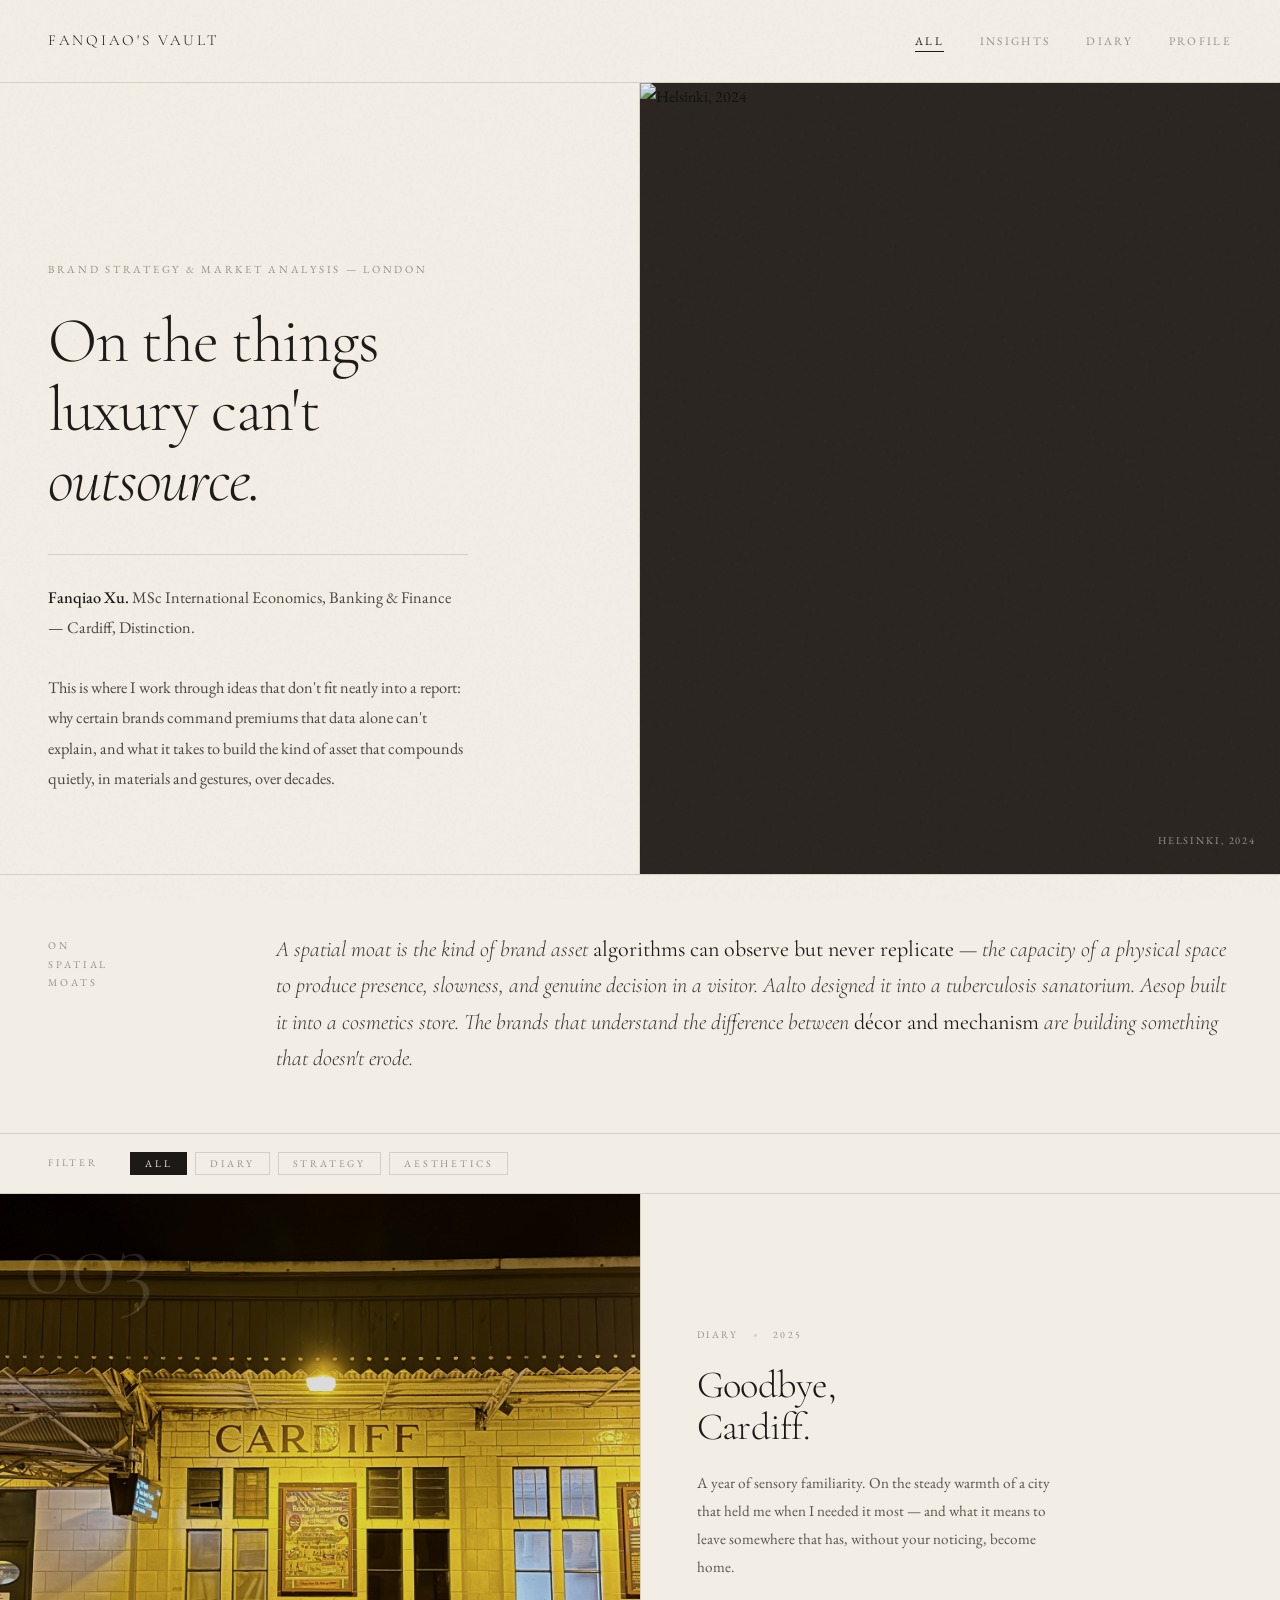
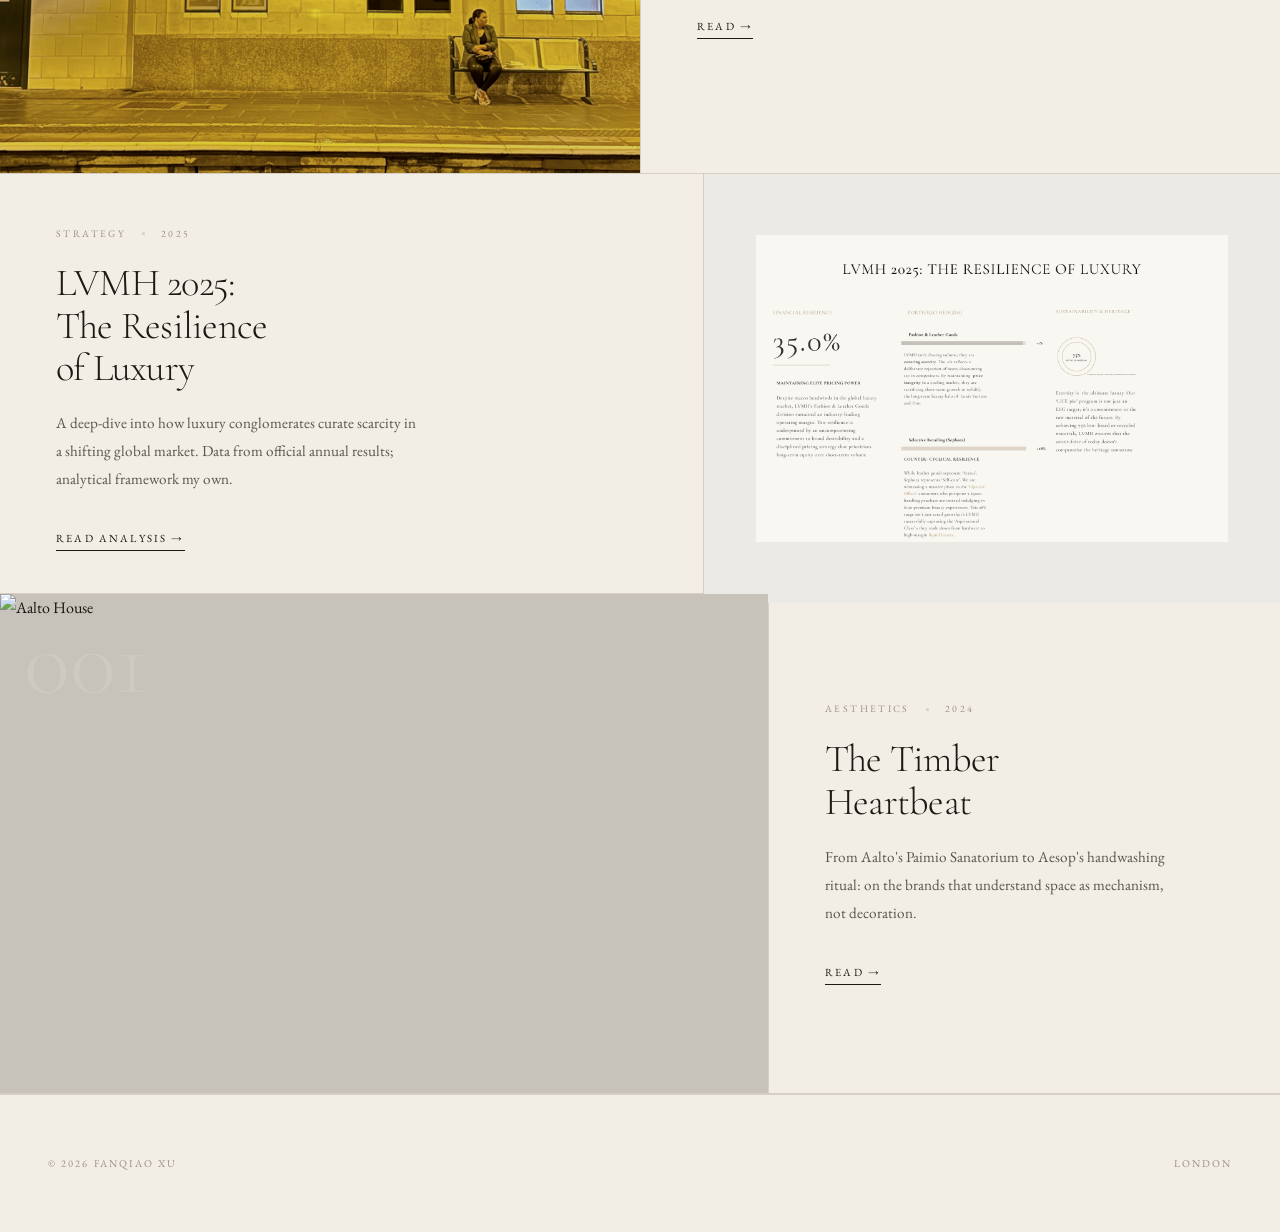
==== commit 1de39506: "Add files via upload" ====
--- a/index.html
+++ b/index.html
@@ -37,7 +37,7 @@
             opacity: 0.5;
         }
 
-        /* NAV */
+        /* ── NAV ── */
         nav {
             padding: 28px 48px;
             display: flex;
@@ -92,11 +92,11 @@
         .nav-links button.active { color: var(--ink); }
         .nav-links button.active::after { width: 100%; }
 
-        /* HERO */
+        /* ── HERO ── */
         .hero {
             display: grid;
             grid-template-columns: 1fr 1fr;
-            min-height: 88vh;
+            height: 88vh;
             border-bottom: 1px solid var(--rule);
         }
 
@@ -123,7 +123,6 @@
             line-height: 1.08;
             letter-spacing: -0.02em;
             margin-bottom: 40px;
-            color: var(--ink);
         }
 
         .hero-title em { font-style: italic; font-weight: 300; }
@@ -142,15 +141,15 @@
         .hero-image {
             position: relative;
             overflow: hidden;
-            background: #D9D3C7;
+            background: #2A2520;
         }
 
         .hero-image img {
             width: 100%;
             height: 100%;
             object-fit: cover;
-            filter: saturate(0.85) contrast(1.02);
-            transition: transform 12s ease;
+            filter: saturate(0.7) contrast(1.08) brightness(0.92);
+            transition: transform 14s ease;
         }
 
         .hero-image:hover img { transform: scale(1.03); }
@@ -162,10 +161,10 @@
             font-size: 0.65em;
             letter-spacing: 0.18em;
             text-transform: uppercase;
-            color: rgba(255,255,255,0.65);
-        }
-
-        /* SPATIAL MOATS */
+            color: rgba(255,255,255,0.5);
+        }
+
+        /* ── SPATIAL MOATS ── */
         .moats-band {
             padding: 56px 48px;
             display: grid;
@@ -199,166 +198,217 @@
             color: var(--ink);
         }
 
-        /* CONTENT PANELS */
-        .content-panel {
-            display: none;
-            animation: panelIn 0.4s ease forwards;
-        }
-
+        /* ── PANELS ── */
+        .content-panel { display: none; animation: panelIn 0.4s ease forwards; }
         .content-panel.active { display: block; }
 
         @keyframes panelIn {
-            from { opacity: 0; transform: translateY(12px); }
+            from { opacity: 0; transform: translateY(10px); }
             to   { opacity: 1; transform: translateY(0); }
         }
 
-        /* ALL view: show both sections stacked */
-        #panel-all .content-section { border-bottom: 1px solid var(--rule); }
-
-        .content-section { padding: 0 48px; }
-
-        .section-label {
-            padding: 20px 0;
+        /* ── FILTER BAR ── */
+        .filter-bar {
+            padding: 18px 48px;
+            display: flex;
+            align-items: center;
+            gap: 0;
+            border-bottom: 1px solid var(--rule);
             font-size: 0.63em;
-            letter-spacing: 0.3em;
+            letter-spacing: 0.28em;
             text-transform: uppercase;
             color: var(--dust);
+        }
+
+        .filter-bar span { margin-right: 32px; }
+
+        .filter-tag {
+            padding: 4px 14px;
+            border: 1px solid var(--rule);
+            margin-right: 8px;
+            cursor: pointer;
+            transition: all 0.2s;
+            color: var(--dust);
+            background: none;
+            font-size: inherit;
+            letter-spacing: inherit;
+            text-transform: inherit;
+            font-family: inherit;
+        }
+
+        .filter-tag:hover,
+        .filter-tag.active {
+            background: var(--ink);
+            color: var(--cream);
+            border-color: var(--ink);
+        }
+
+        /* ── EDITORIAL BAND — the core unit ── */
+        /*
+          Each .band is a full-width horizontal strip.
+          To add a new article: duplicate a .band block,
+          swap the img src, href, tag, title, desc. Done.
+        */
+        .band {
+            display: grid;
             border-bottom: 1px solid var(--rule);
+            text-decoration: none;
+            color: inherit;
+            transition: background 0.3s;
+        }
+
+        .band:hover { background: rgba(28,25,23,0.02); }
+
+        /* Layout A: image left (60%), text right (40%) — default */
+        .band-img-left {
+            grid-template-columns: 60fr 40fr;
+            height: 500px;
+        }
+
+        /* Layout B: image right (55%), text left (45%) */
+        .band-img-right {
+            grid-template-columns: 45fr 55fr;
+            height: 440px;
+        }
+
+        /* Layout C: tall image left (50%), text right (50%) — for portrait images */
+        .band-portrait {
+            grid-template-columns: 50fr 50fr;
+            height: 580px;
+        }
+
+        /* Layout D: doc/analysis — image contained, not cover */
+        .band-doc {
+            grid-template-columns: 55fr 45fr;
+            height: 420px;
+        }
+
+        .band-img {
+            overflow: hidden;
+            position: relative;
+            background: #C8C3BA;
+        }
+
+        .band-img img {
+            width: 100%;
+            height: 100%;
+            object-fit: cover;
+            object-position: center;
+            filter: saturate(0.82) contrast(1.04);
+            transition: transform 1s ease;
+            display: block;
+        }
+
+        .band:hover .band-img img { transform: scale(1.03); }
+
+        /* doc variant: contain the image */
+        .band-img.contained {
+            background: #ECEAE4;
             display: flex;
-            justify-content: space-between;
             align-items: center;
-        }
-
-        /* Entry layouts */
-        .entry-lead {
-            display: grid;
-            grid-template-columns: 5fr 3fr;
-            border-bottom: 1px solid var(--rule);
-        }
-
-        .entry-lead .entry-img {
-            aspect-ratio: 3/2;
-            overflow: hidden;
-            background: #D9D3C7;
-        }
-
-        .entry-lead .entry-img img {
-            width: 100%; height: 100%;
-            object-fit: cover;
-            filter: saturate(0.82) contrast(1.03);
-            transition: transform 0.9s ease;
-        }
-
-        .entry-lead .entry-img:hover img { transform: scale(1.04); }
-
-        .entry-lead .entry-text {
-            padding: 48px 44px;
+            justify-content: center;
+        }
+
+        .band-img.contained img {
+            width: 82%;
+            height: 82%;
+            object-fit: contain;
+            filter: none;
+            transform: none !important;
+        }
+
+        /* dark image treatment (Cardiff night) */
+        .band-img.dark img {
+            filter: saturate(0.72) contrast(1.08) brightness(0.86);
+        }
+
+        .band-text {
+            padding: 52px 56px;
             display: flex;
             flex-direction: column;
             justify-content: center;
             border-left: 1px solid var(--rule);
         }
 
-        .entry-text-lead {
-            display: grid;
-            grid-template-columns: 3fr 5fr;
-            border-bottom: 1px solid var(--rule);
-        }
-
-        .entry-text-lead .entry-text {
-            padding: 48px 44px 48px 0;
+        /* when image is on the right, text has no left border */
+        .band-img-right .band-text {
+            border-left: none;
+            border-right: 1px solid var(--rule);
+            order: -1;
+        }
+
+        .band-meta {
+            font-size: 0.62em;
+            letter-spacing: 0.24em;
+            text-transform: uppercase;
+            color: var(--dust);
+            margin-bottom: 20px;
             display: flex;
-            flex-direction: column;
-            justify-content: center;
-            border-right: 1px solid var(--rule);
-        }
-
-        .entry-text-lead .entry-img {
-            aspect-ratio: 4/3;
-            overflow: hidden;
-            background: #D9D3C7;
-        }
-
-        .entry-text-lead .entry-img img {
-            width: 100%; height: 100%;
-            object-fit: cover;
-            filter: saturate(0.82) contrast(1.03);
-            transition: transform 0.9s ease;
-        }
-
-        .entry-text-lead .entry-img:hover img { transform: scale(1.04); }
-
-        .entry-strip {
-            display: grid;
-            grid-template-columns: 1fr 1fr 1fr;
-            border-bottom: 1px solid var(--rule);
-        }
-
-        .entry-strip .entry-img {
-            aspect-ratio: 1/1;
-            overflow: hidden;
-            background: #D9D3C7;
-            grid-column: span 2;
-        }
-
-        .entry-strip .entry-img img {
-            width: 100%; height: 100%;
-            object-fit: cover;
-            filter: saturate(0.82) contrast(1.03);
-            transition: transform 0.9s ease;
-        }
-
-        .entry-strip .entry-img:hover img { transform: scale(1.04); }
-
-        .entry-strip .entry-text {
-            padding: 48px 40px;
-            display: flex;
-            flex-direction: column;
-            justify-content: flex-end;
-            border-left: 1px solid var(--rule);
-        }
-
-        /* Shared text */
-        .entry-tag {
-            font-size: 0.62em;
-            letter-spacing: 0.22em;
-            text-transform: uppercase;
-            color: var(--dust);
-            margin-bottom: 16px;
-        }
-
-        .entry-title {
+            align-items: center;
+            gap: 16px;
+        }
+
+        .band-meta-dot {
+            width: 3px;
+            height: 3px;
+            border-radius: 50%;
+            background: var(--rule);
+            display: inline-block;
+        }
+
+        .band-title {
             font-family: 'Cormorant Garamond', serif;
-            font-size: 1.9em;
+            font-size: clamp(1.8em, 3vw, 2.6em);
             font-weight: 300;
-            line-height: 1.15;
-            letter-spacing: -0.01em;
-            margin-bottom: 16px;
+            line-height: 1.1;
+            letter-spacing: -0.02em;
+            margin-bottom: 20px;
             color: var(--ink);
         }
 
-        .entry-desc {
-            font-size: 0.93em;
+        .band-desc {
+            font-size: 0.95em;
             color: #5A5450;
-            line-height: 1.8;
-            margin-bottom: 28px;
-        }
-
-        .entry-link {
-            display: inline-block;
+            line-height: 1.85;
+            margin-bottom: 36px;
+            max-width: 360px;
+        }
+
+        .band-link {
+            display: inline-flex;
+            align-items: center;
+            gap: 10px;
             text-decoration: none;
             color: var(--ink);
             font-size: 0.68em;
             letter-spacing: 0.2em;
             text-transform: uppercase;
+            align-self: flex-start;
             border-bottom: 1px solid var(--ink);
             padding-bottom: 2px;
             transition: opacity 0.2s;
-            align-self: flex-start;
-        }
-
-        .entry-link:hover { opacity: 0.4; }
-
+        }
+
+        .band-link:hover { opacity: 0.45; }
+
+        /* entry number — large faint background numeral */
+        .band-number {
+            position: absolute;
+            top: 20px;
+            left: 24px;
+            font-family: 'Cormorant Garamond', serif;
+            font-size: 6em;
+            font-weight: 300;
+            color: rgba(255,255,255,0.12);
+            line-height: 1;
+            pointer-events: none;
+            user-select: none;
+        }
+
+        /* ── PROFILE ── */
+        .profile-panel { padding: 80px 48px; max-width: 700px; }
+
+        /* ── FOOTER ── */
         footer {
             padding: 60px 48px;
             display: flex;
@@ -371,31 +421,28 @@
             border-top: 1px solid var(--rule);
         }
 
-        /* FADE IN on load */
-        .fade-in {
-            opacity: 0;
-            transform: translateY(16px);
-            animation: fadeUp 0.9s ease forwards;
-        }
+        .fade-in { opacity: 0; transform: translateY(16px); animation: fadeUp 0.9s ease forwards; }
         @keyframes fadeUp { to { opacity: 1; transform: translateY(0); } }
         .fade-in:nth-child(1) { animation-delay: 0.1s; }
         .fade-in:nth-child(2) { animation-delay: 0.3s; }
 
-        /* MOBILE */
+        /* ── MOBILE ── */
         @media (max-width: 768px) {
             nav { padding: 20px 24px; }
-            .nav-links { gap: 20px; }
-            .hero { grid-template-columns: 1fr; min-height: auto; }
+            .nav-links { gap: 16px; }
+            .hero { grid-template-columns: 1fr; height: auto; }
             .hero-text { padding: 56px 24px 48px; border-right: none; border-bottom: 1px solid var(--rule); }
-            .hero-image { height: 60vw; }
+            .hero-image { height: 56vw; min-height: 240px; }
             .moats-band { grid-template-columns: 1fr; gap: 16px; padding: 40px 24px; }
-            .content-section { padding: 0 24px; }
-            .entry-lead, .entry-text-lead { grid-template-columns: 1fr; }
-            .entry-lead .entry-text, .entry-text-lead .entry-text { padding: 32px 0; border: none; }
-            .entry-lead .entry-img { aspect-ratio: 4/3; }
-            .entry-strip { grid-template-columns: 1fr; }
-            .entry-strip .entry-img { grid-column: 1; aspect-ratio: 4/3; }
-            .entry-strip .entry-text { padding: 32px 0; border-left: none; }
+            .filter-bar { padding: 16px 24px; flex-wrap: wrap; gap: 8px; }
+            .band-img-left,
+            .band-img-right,
+            .band-portrait,
+            .band-doc { grid-template-columns: 1fr; height: auto; }
+            .band-img { height: 56vw; min-height: 220px; }
+            .band-text { padding: 32px 24px; border-left: none !important; border-right: none !important; }
+            .band-img-right .band-text { order: 0; }
+            .profile-panel { padding: 48px 24px; }
             footer { flex-direction: column; gap: 12px; padding: 40px 24px; text-align: center; }
         }
     </style>
@@ -412,7 +459,7 @@
         </div>
     </nav>
 
-    <!-- HERO (always visible) -->
+    <!-- HERO -->
     <section class="hero" id="hero-section">
         <div class="hero-text fade-in">
             <p class="hero-eyebrow">Brand Strategy &amp; Market Analysis — London</p>
@@ -423,12 +470,12 @@
             </p>
         </div>
         <div class="hero-image fade-in">
-            <img src="aalto_house_livingroom.JPG" alt="Aalto House, Helsinki">
-            <span class="hero-image-caption">Aalto House — Helsinki, 2024</span>
+            <img src="glass.JPG" alt="Helsinki, 2024">
+            <span class="hero-image-caption">Helsinki, 2024</span>
         </div>
     </section>
 
-    <!-- SPATIAL MOATS (always visible) -->
+    <!-- SPATIAL MOATS -->
     <div class="moats-band" id="moats-section">
         <p class="moats-label">On<br>Spatial<br>Moats</p>
         <p class="moats-text">
@@ -436,99 +483,146 @@
         </p>
     </div>
 
-    <!-- PANEL: ALL -->
+    <!-- ══════════════════════════════════════
+         PANEL: ALL
+         To add a new entry: copy one .band block,
+         update img src, href, tag, title, desc.
+    ══════════════════════════════════════ -->
     <div id="panel-all" class="content-panel active">
-        <div class="content-section" style="border-bottom: 1px solid var(--rule);">
-            <div class="section-label">
-                <span>Visual Diary</span>
-                <span style="color: var(--rule);">002 entries</span>
-            </div>
-            <article class="entry-lead">
-                <div class="entry-img"><img src="p2.jpg" alt="Cardiff Bay at dusk"></div>
-                <div class="entry-text">
-                    <p class="entry-tag">Entry 003 / Narrative</p>
-                    <h2 class="entry-title">Goodbye,<br>Cardiff.</h2>
-                    <p class="entry-desc">A year of sensory familiarity. On the steady warmth of a city that held me when I needed it most.</p>
-                    <a href="diary_cardiff.html" class="entry-link">Read →</a>
-                </div>
-            </article>
-            <article class="entry-strip">
-                <div class="entry-img"><img src="aalto_house_outside.JPG" alt="Aalto House exterior"></div>
-                <div class="entry-text">
-                    <p class="entry-tag">Entry 001 / Aesthetics</p>
-                    <h2 class="entry-title">The Timber Heartbeat</h2>
-                    <p class="entry-desc">From Aalto's Paimio Sanatorium to Aesop's handwashing ritual: on the brands that understand space as mechanism, not decoration.</p>
-                    <a href="diary_aalto.html" class="entry-link">Read →</a>
-                </div>
-            </article>
+
+        <!-- FILTER BAR -->
+        <div class="filter-bar">
+            <span>Filter</span>
+            <button class="filter-tag active" onclick="filterBands('all', this)">All</button>
+            <button class="filter-tag" onclick="filterBands('diary', this)">Diary</button>
+            <button class="filter-tag" onclick="filterBands('strategy', this)">Strategy</button>
+            <button class="filter-tag" onclick="filterBands('aesthetics', this)">Aesthetics</button>
         </div>
-        <div class="content-section">
-            <div class="section-label">
-                <span>Commercial Insights</span>
-                <span style="color: var(--rule);">001 analysis</span>
-            </div>
-            <article class="entry-text-lead">
-                <div class="entry-text">
-                    <p class="entry-tag">Entry 002 / Strategy</p>
-                    <h2 class="entry-title">LVMH 2025:<br>The Resilience<br>of Luxury</h2>
-                    <p class="entry-desc">A deep-dive into how luxury conglomerates curate scarcity in a shifting global market. Data from official annual results; analytical framework my own.</p>
-                    <a href="insight_lvmh.html" class="entry-link">Read Analysis →</a>
-                </div>
-                <div class="entry-img"><img src="lvmh_2025.jpg" alt="LVMH 2025 Analysis"></div>
-            </article>
-        </div>
+
+        <!-- ── BAND 1: Cardiff — portrait, image left, dark treatment ── -->
+        <a href="diary_cardiff.html" class="band band-portrait" data-category="diary" style="text-decoration:none; color:inherit;">
+            <div class="band-img dark" style="position:relative;">
+                <img src="p4.jpeg" alt="Cardiff station at night" style="object-position: center 20%;">
+                <span class="band-number">003</span>
+            </div>
+            <div class="band-text">
+                <div class="band-meta">
+                    <span>Diary</span>
+                    <span class="band-meta-dot"></span>
+                    <span>2025</span>
+                </div>
+                <h2 class="band-title">Goodbye,<br>Cardiff.</h2>
+                <p class="band-desc">A year of sensory familiarity. On the steady warmth of a city that held me when I needed it most — and what it means to leave somewhere that has, without your noticing, become home.</p>
+                <span class="band-link">Read →</span>
+            </div>
+        </a>
+
+        <!-- ── BAND 2: LVMH — doc image right, text left ── -->
+        <a href="insight_lvmh.html" class="band band-img-right band-doc" data-category="strategy" style="text-decoration:none; color:inherit;">
+            <div class="band-text">
+                <div class="band-meta">
+                    <span>Strategy</span>
+                    <span class="band-meta-dot"></span>
+                    <span>2025</span>
+                </div>
+                <h2 class="band-title">LVMH 2025:<br>The Resilience<br>of Luxury</h2>
+                <p class="band-desc">A deep-dive into how luxury conglomerates curate scarcity in a shifting global market. Data from official annual results; analytical framework my own.</p>
+                <span class="band-link">Read Analysis →</span>
+            </div>
+            <div class="band-img contained">
+                <img src="lvmh_2025.jpg" alt="LVMH 2025 Analysis">
+            </div>
+        </a>
+
+        <!-- ── BAND 3: Aalto — image left, standard ── -->
+        <a href="diary_aalto.html" class="band band-img-left" data-category="aesthetics" style="text-decoration:none; color:inherit;">
+            <div class="band-img" style="position:relative;">
+                <img src="aalto_house_livingroom.JPG" alt="Aalto House" style="object-position: center 35%;">
+                <span class="band-number">001</span>
+            </div>
+            <div class="band-text">
+                <div class="band-meta">
+                    <span>Aesthetics</span>
+                    <span class="band-meta-dot"></span>
+                    <span>2024</span>
+                </div>
+                <h2 class="band-title">The Timber<br>Heartbeat</h2>
+                <p class="band-desc">From Aalto's Paimio Sanatorium to Aesop's handwashing ritual: on the brands that understand space as mechanism, not decoration.</p>
+                <span class="band-link">Read →</span>
+            </div>
+        </a>
+
+        <!-- ══ ADD NEW ENTRIES BELOW THIS LINE ══
+             Copy the block above, change:
+             - href="your-new-file.html"
+             - data-category="diary / strategy / aesthetics"
+             - img src
+             - band-meta text
+             - band-title
+             - band-desc
+             - Choose layout class: band-img-left / band-img-right / band-portrait / band-doc
+        ══════════════════════════════════════ -->
+
     </div>
 
-    <!-- PANEL: INSIGHTS only -->
+    <!-- PANEL: INSIGHTS -->
     <div id="panel-insights" class="content-panel">
-        <div class="content-section">
-            <div class="section-label">
-                <span>Commercial Insights</span>
-                <span style="color: var(--rule);">001 analysis</span>
-            </div>
-            <article class="entry-text-lead">
-                <div class="entry-text">
-                    <p class="entry-tag">Entry 002 / Strategy</p>
-                    <h2 class="entry-title">LVMH 2025:<br>The Resilience<br>of Luxury</h2>
-                    <p class="entry-desc">A deep-dive into how luxury conglomerates curate scarcity in a shifting global market. Data from official annual results; analytical framework my own.</p>
-                    <a href="insight_lvmh.html" class="entry-link">Read Analysis →</a>
-                </div>
-                <div class="entry-img"><img src="lvmh_2025.jpg" alt="LVMH 2025 Analysis"></div>
-            </article>
-        </div>
+        <a href="insight_lvmh.html" class="band band-img-right band-doc" data-category="strategy" style="text-decoration:none; color:inherit;">
+            <div class="band-text">
+                <div class="band-meta">
+                    <span>Strategy</span>
+                    <span class="band-meta-dot"></span>
+                    <span>2025</span>
+                </div>
+                <h2 class="band-title">LVMH 2025:<br>The Resilience<br>of Luxury</h2>
+                <p class="band-desc">A deep-dive into how luxury conglomerates curate scarcity in a shifting global market. Data from official annual results; analytical framework my own.</p>
+                <span class="band-link">Read Analysis →</span>
+            </div>
+            <div class="band-img contained">
+                <img src="lvmh_2025.jpg" alt="LVMH 2025 Analysis">
+            </div>
+        </a>
     </div>
 
-    <!-- PANEL: DIARY only -->
+    <!-- PANEL: DIARY -->
     <div id="panel-diary" class="content-panel">
-        <div class="content-section">
-            <div class="section-label">
-                <span>Visual Diary</span>
-                <span style="color: var(--rule);">002 entries</span>
-            </div>
-            <article class="entry-lead">
-                <div class="entry-img"><img src="p2.jpg" alt="Cardiff Bay at dusk"></div>
-                <div class="entry-text">
-                    <p class="entry-tag">Entry 003 / Narrative</p>
-                    <h2 class="entry-title">Goodbye,<br>Cardiff.</h2>
-                    <p class="entry-desc">A year of sensory familiarity. On the steady warmth of a city that held me when I needed it most.</p>
-                    <a href="diary_cardiff.html" class="entry-link">Read →</a>
-                </div>
-            </article>
-            <article class="entry-strip">
-                <div class="entry-img"><img src="aalto_house_outside.JPG" alt="Aalto House exterior"></div>
-                <div class="entry-text">
-                    <p class="entry-tag">Entry 001 / Aesthetics</p>
-                    <h2 class="entry-title">The Timber Heartbeat</h2>
-                    <p class="entry-desc">From Aalto's Paimio Sanatorium to Aesop's handwashing ritual: on the brands that understand space as mechanism, not decoration.</p>
-                    <a href="diary_aalto.html" class="entry-link">Read →</a>
-                </div>
-            </article>
-        </div>
+        <a href="diary_cardiff.html" class="band band-portrait" data-category="diary" style="text-decoration:none; color:inherit;">
+            <div class="band-img dark" style="position:relative;">
+                <img src="p4.jpeg" alt="Cardiff station at night" style="object-position: center 20%;">
+                <span class="band-number">003</span>
+            </div>
+            <div class="band-text">
+                <div class="band-meta">
+                    <span>Diary</span>
+                    <span class="band-meta-dot"></span>
+                    <span>2025</span>
+                </div>
+                <h2 class="band-title">Goodbye,<br>Cardiff.</h2>
+                <p class="band-desc">A year of sensory familiarity. On the steady warmth of a city that held me when I needed it most.</p>
+                <span class="band-link">Read →</span>
+            </div>
+        </a>
+        <a href="diary_aalto.html" class="band band-img-left" data-category="aesthetics" style="text-decoration:none; color:inherit;">
+            <div class="band-img" style="position:relative;">
+                <img src="aalto_house_livingroom.JPG" alt="Aalto House" style="object-position: center 35%;">
+                <span class="band-number">001</span>
+            </div>
+            <div class="band-text">
+                <div class="band-meta">
+                    <span>Aesthetics</span>
+                    <span class="band-meta-dot"></span>
+                    <span>2024</span>
+                </div>
+                <h2 class="band-title">The Timber<br>Heartbeat</h2>
+                <p class="band-desc">From Aalto's Paimio Sanatorium to Aesop's handwashing ritual: on the brands that understand space as mechanism, not decoration.</p>
+                <span class="band-link">Read →</span>
+            </div>
+        </a>
     </div>
 
     <!-- PANEL: PROFILE -->
     <div id="panel-profile" class="content-panel">
-        <div style="padding: 80px 48px; max-width: 680px;">
+        <div class="profile-panel">
             <p style="font-size:0.65em; letter-spacing:0.28em; text-transform:uppercase; color:var(--dust); margin-bottom:32px;">Profile</p>
             <h2 style="font-family:'Cormorant Garamond',serif; font-size:2.8em; font-weight:300; line-height:1.1; margin-bottom:40px; letter-spacing:-0.01em;">Fanqiao Xu</h2>
             <p style="font-size:1.08em; color:#4A4540; line-height:1.9; border-top:1px solid var(--rule); padding-top:28px;">
@@ -536,18 +630,18 @@
                 Based in London. Focused on brand strategy and market analysis in luxury and fashion — the intersection where qualitative perception and quantitative performance meet.<br><br>
                 This site exists because some ideas don't fit neatly into a report. It's where I think through why certain brands hold their value across decades, what makes a price premium defensible, and how the best companies build assets that aren't visible on a balance sheet.
             </p>
-            <div style="margin-top:48px; padding-top:28px; border-top:1px solid var(--rule); display:flex; gap:40px; flex-wrap:wrap;">
+            <div style="margin-top:48px; padding-top:28px; border-top:1px solid var(--rule); display:flex; gap:48px; flex-wrap:wrap;">
                 <div>
                     <p style="font-size:0.6em; letter-spacing:0.22em; text-transform:uppercase; color:var(--dust); margin-bottom:8px;">Education</p>
-                    <p style="font-size:0.92em; color:var(--ink);">MSc International Economics<br>Banking &amp; Finance<br>Cardiff — Distinction</p>
+                    <p style="font-size:0.92em; color:var(--ink); line-height:1.7;">MSc International Economics<br>Banking &amp; Finance<br>Cardiff — Distinction</p>
                 </div>
                 <div>
                     <p style="font-size:0.6em; letter-spacing:0.22em; text-transform:uppercase; color:var(--dust); margin-bottom:8px;">Focus</p>
-                    <p style="font-size:0.92em; color:var(--ink);">Brand Strategy<br>Market Analysis<br>Luxury &amp; Fashion</p>
+                    <p style="font-size:0.92em; color:var(--ink); line-height:1.7;">Brand Strategy<br>Market Analysis<br>Luxury &amp; Fashion</p>
                 </div>
                 <div>
                     <p style="font-size:0.6em; letter-spacing:0.22em; text-transform:uppercase; color:var(--dust); margin-bottom:8px;">Based</p>
-                    <p style="font-size:0.92em; color:var(--ink);">London, UK</p>
+                    <p style="font-size:0.92em; color:var(--ink); line-height:1.7;">London, UK</p>
                 </div>
             </div>
         </div>
@@ -560,26 +654,31 @@
 
     <script>
         function showPanel(name) {
-            // hide all panels
             document.querySelectorAll('.content-panel').forEach(p => p.classList.remove('active'));
-            // deactivate all buttons
             document.querySelectorAll('.nav-links button').forEach(b => b.classList.remove('active'));
-
-            // show selected panel
             document.getElementById('panel-' + name).classList.add('active');
-            // activate button
             document.getElementById('btn-' + name).classList.add('active');
-
-            // hero + moats: hide when on profile, show otherwise
-            const heroSection = document.getElementById('hero-section');
-            const moatsSection = document.getElementById('moats-section');
+            const hero = document.getElementById('hero-section');
+            const moats = document.getElementById('moats-section');
             if (name === 'profile') {
-                heroSection.style.display = 'none';
-                moatsSection.style.display = 'none';
+                hero.style.display = 'none';
+                moats.style.display = 'none';
             } else {
-                heroSection.style.display = '';
-                moatsSection.style.display = '';
+                hero.style.display = '';
+                moats.style.display = '';
             }
+        }
+
+        function filterBands(category, btn) {
+            document.querySelectorAll('.filter-tag').forEach(b => b.classList.remove('active'));
+            btn.classList.add('active');
+            document.querySelectorAll('#panel-all .band').forEach(band => {
+                if (category === 'all' || band.dataset.category === category) {
+                    band.style.display = '';
+                } else {
+                    band.style.display = 'none';
+                }
+            });
         }
     </script>
 
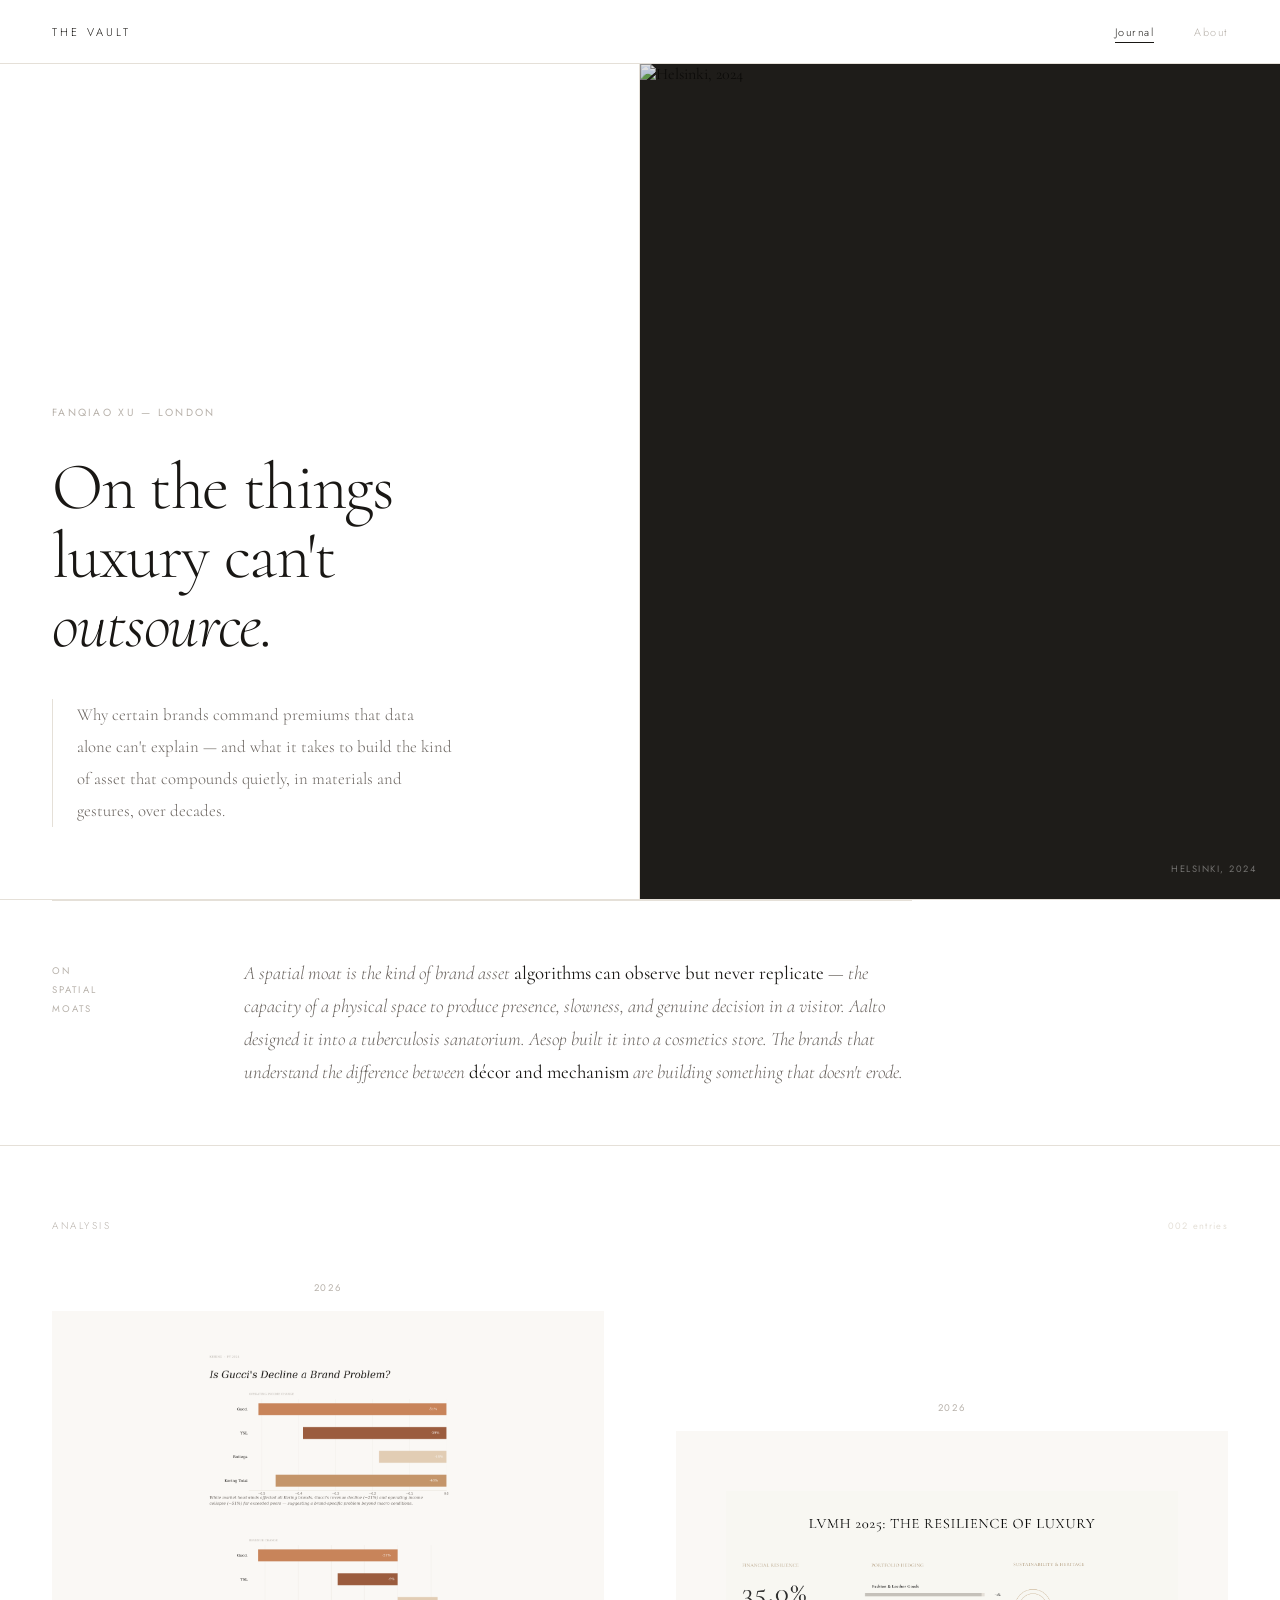
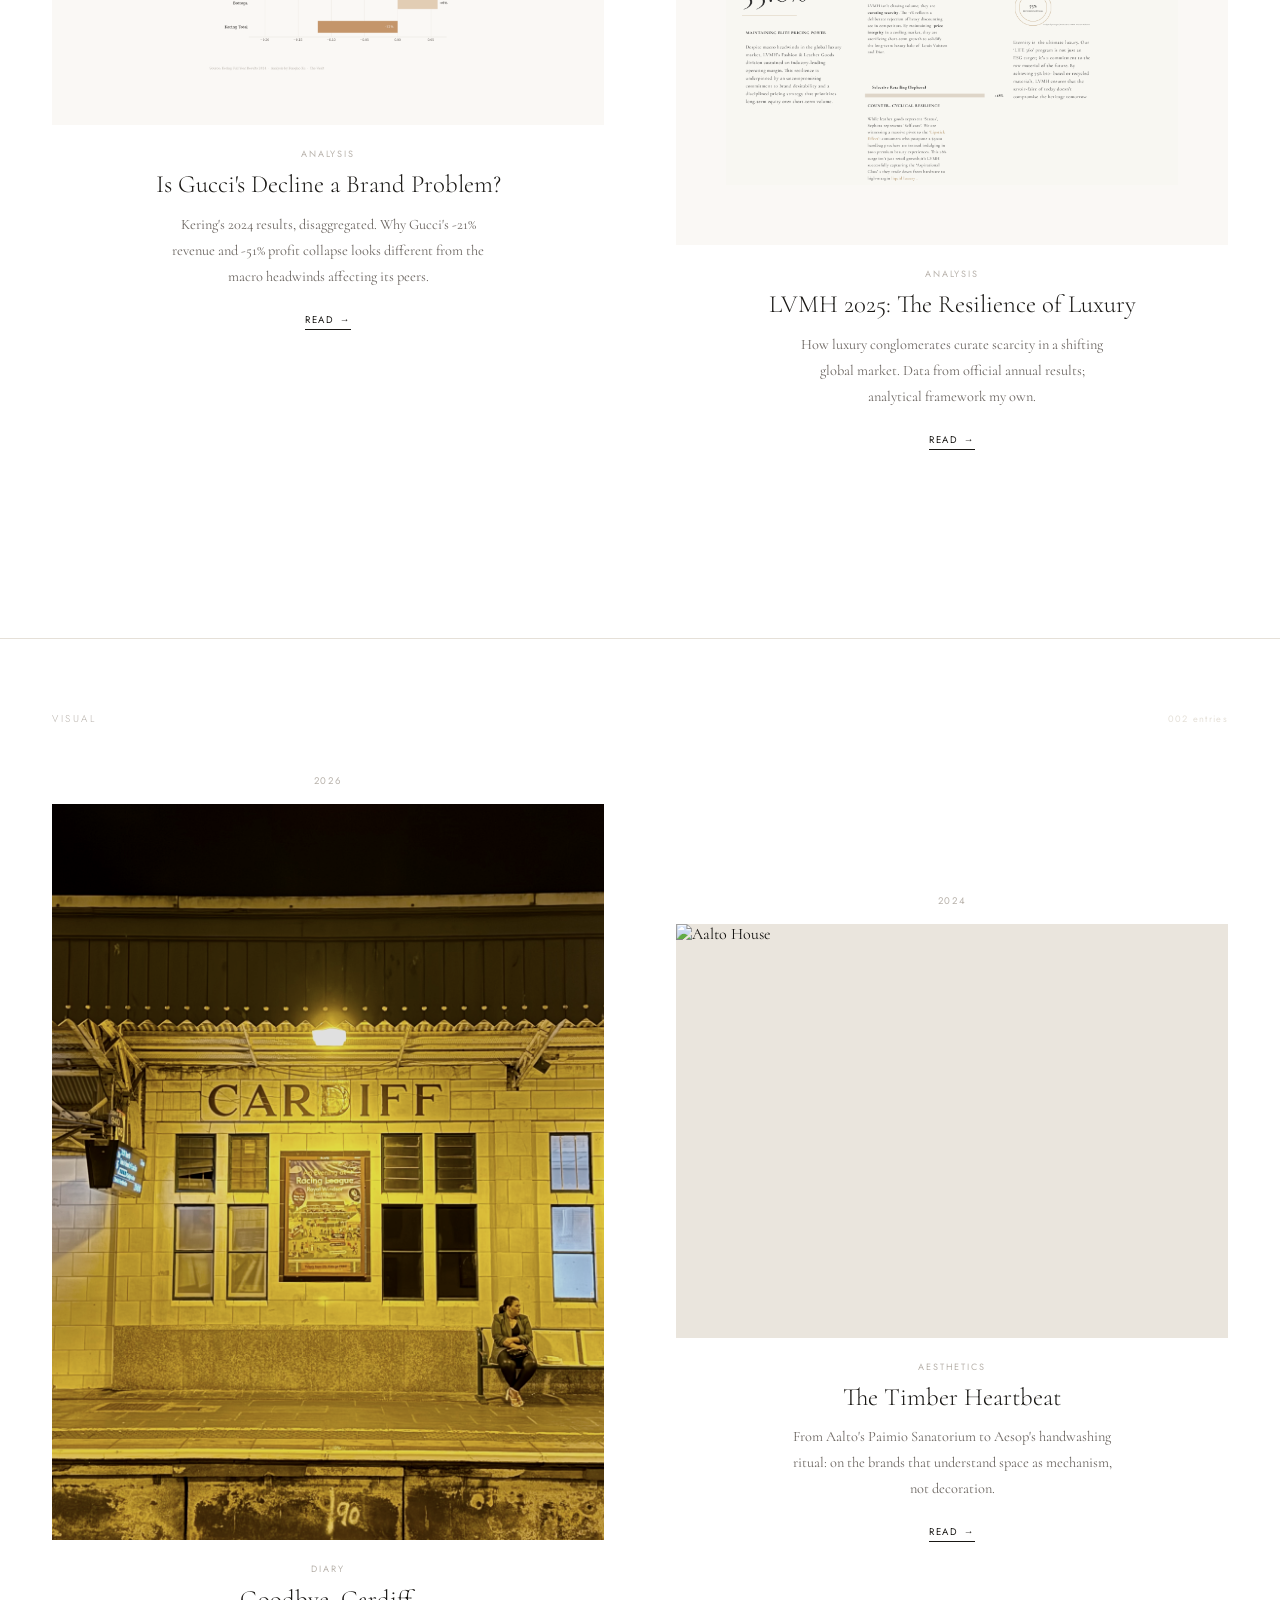
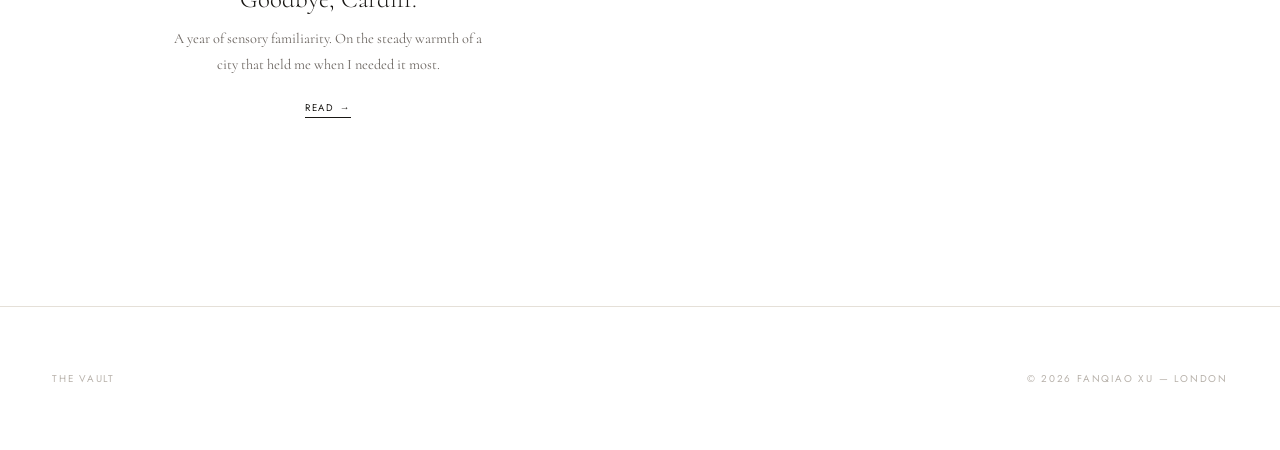
==== commit 04ac656f: "Add files via upload" ====
--- a/index.html
+++ b/index.html
@@ -3,684 +3,362 @@
 <head>
     <meta charset="UTF-8">
     <meta name="viewport" content="width=device-width, initial-scale=1.0">
-    <title>Fanqiao Xu — The Vault</title>
-    <link rel="preconnect" href="https://fonts.googleapis.com">
-    <link href="https://fonts.googleapis.com/css2?family=EB+Garamond:ital,wght@0,400;0,500;1,400;1,500&family=Cormorant+Garamond:ital,wght@0,300;0,400;1,300;1,400&display=swap" rel="stylesheet">
+    <title>The Vault — Fanqiao Xu</title>
+    <link rel="stylesheet" href="vault.css">
     <style>
-        *, *::before, *::after { box-sizing: border-box; margin: 0; padding: 0; }
-
-        :root {
-            --cream: #F2EEE5;
-            --ink: #1C1917;
-            --dust: #9A9086;
-            --rule: #D6D0C4;
-            --accent: #3D3530;
-        }
-
-        html { scroll-behavior: smooth; }
-
-        body {
-            background: var(--cream);
-            font-family: 'EB Garamond', Georgia, serif;
-            color: var(--ink);
-            margin: 0;
-            line-height: 1.7;
-        }
-
-        body::before {
-            content: '';
-            position: fixed;
-            inset: 0;
-            background-image: url("data:image/svg+xml,%3Csvg viewBox='0 0 256 256' xmlns='http://www.w3.org/2000/svg'%3E%3Cfilter id='noise'%3E%3CfeTurbulence type='fractalNoise' baseFrequency='0.9' numOctaves='4' stitchTiles='stitch'/%3E%3C/filter%3E%3Crect width='100%25' height='100%25' filter='url(%23noise)' opacity='0.04'/%3E%3C/svg%3E");
-            pointer-events: none;
-            z-index: 9999;
-            opacity: 0.5;
-        }
-
-        /* ── NAV ── */
-        nav {
-            padding: 28px 48px;
-            display: flex;
-            justify-content: space-between;
-            align-items: center;
-            position: sticky;
-            top: 0;
-            background: rgba(242, 238, 229, 0.95);
-            backdrop-filter: blur(8px);
-            z-index: 100;
-            border-bottom: 1px solid var(--rule);
-        }
-
-        .nav-logo {
-            font-family: 'Cormorant Garamond', serif;
-            font-size: 0.95em;
-            letter-spacing: 0.18em;
-            text-transform: uppercase;
-            color: var(--ink);
-            text-decoration: none;
-            font-weight: 300;
-        }
-
-        .nav-links { display: flex; gap: 36px; }
-
-        .nav-links button {
-            background: none;
-            border: none;
-            cursor: pointer;
-            color: var(--dust);
-            font-size: 0.72em;
-            text-transform: uppercase;
-            letter-spacing: 0.2em;
-            font-family: 'EB Garamond', serif;
-            transition: color 0.3s;
-            padding: 0;
-            position: relative;
-        }
-
-        .nav-links button::after {
-            content: '';
-            position: absolute;
-            bottom: -4px;
-            left: 0;
-            width: 0;
-            height: 1px;
-            background: var(--ink);
-            transition: width 0.3s;
-        }
-
-        .nav-links button:hover { color: var(--ink); }
-        .nav-links button.active { color: var(--ink); }
-        .nav-links button.active::after { width: 100%; }
-
-        /* ── HERO ── */
         .hero {
             display: grid;
             grid-template-columns: 1fr 1fr;
-            height: 88vh;
+            height: calc(100vh - 64px);
             border-bottom: 1px solid var(--rule);
         }
-
         .hero-text {
-            padding: 80px 56px 80px 48px;
+            padding: 72px 56px 72px 52px;
             display: flex;
             flex-direction: column;
             justify-content: flex-end;
             border-right: 1px solid var(--rule);
         }
-
         .hero-eyebrow {
-            font-size: 0.68em;
-            letter-spacing: 0.25em;
-            text-transform: uppercase;
-            color: var(--dust);
-            margin-bottom: 28px;
-        }
-
+            font-family: 'Jost', sans-serif;
+            font-size: 0.65em;
+            letter-spacing: 0.22em;
+            text-transform: uppercase;
+            color: var(--pale);
+            margin-bottom: 32px;
+            display: block;
+        }
         .hero-title {
-            font-family: 'Cormorant Garamond', serif;
-            font-size: clamp(2.8em, 5vw, 4.8em);
-            font-weight: 300;
-            line-height: 1.08;
+            font-family: 'Cormorant', serif;
+            font-size: clamp(3em, 5.2vw, 5.2em);
+            font-weight: 300;
+            line-height: 1.04;
             letter-spacing: -0.02em;
+            color: var(--ink);
             margin-bottom: 40px;
         }
-
-        .hero-title em { font-style: italic; font-weight: 300; }
-
-        .hero-bio {
-            font-size: 1.02em;
-            color: #4A4540;
-            line-height: 1.85;
-            max-width: 420px;
-            border-top: 1px solid var(--rule);
-            padding-top: 28px;
-        }
-
-        .hero-bio strong { font-weight: 500; color: var(--ink); }
-
-        .hero-image {
+        .hero-title em { font-style: italic; }
+        .hero-sub {
+            font-size: 1.05em;
+            font-weight: 300;
+            color: var(--mid);
+            line-height: 1.9;
+            max-width: 400px;
+            border-left: 1px solid var(--rule);
+            padding-left: 24px;
+        }
+        .hero-img {
             position: relative;
             overflow: hidden;
-            background: #2A2520;
-        }
-
-        .hero-image img {
-            width: 100%;
-            height: 100%;
-            object-fit: cover;
-            filter: saturate(0.7) contrast(1.08) brightness(0.92);
-            transition: transform 14s ease;
-        }
-
-        .hero-image:hover img { transform: scale(1.03); }
-
-        .hero-image-caption {
-            position: absolute;
-            bottom: 24px;
-            right: 24px;
-            font-size: 0.65em;
-            letter-spacing: 0.18em;
-            text-transform: uppercase;
-            color: rgba(255,255,255,0.5);
-        }
-
-        /* ── SPATIAL MOATS ── */
-        .moats-band {
-            padding: 56px 48px;
-            display: grid;
-            grid-template-columns: 180px 1fr;
-            gap: 48px;
-            align-items: start;
-            border-bottom: 1px solid var(--rule);
-        }
-
-        .moats-label {
-            font-size: 0.65em;
-            letter-spacing: 0.28em;
-            text-transform: uppercase;
-            color: var(--dust);
-            padding-top: 6px;
-            line-height: 1.8;
-        }
-
-        .moats-text {
-            font-family: 'Cormorant Garamond', serif;
-            font-size: 1.38em;
-            font-weight: 300;
-            line-height: 1.65;
-            color: var(--accent);
-            font-style: italic;
-        }
-
-        .moats-text span {
-            font-style: normal;
-            font-weight: 400;
-            color: var(--ink);
-        }
-
-        /* ── PANELS ── */
-        .content-panel { display: none; animation: panelIn 0.4s ease forwards; }
-        .content-panel.active { display: block; }
-
-        @keyframes panelIn {
-            from { opacity: 0; transform: translateY(10px); }
-            to   { opacity: 1; transform: translateY(0); }
-        }
-
-        /* ── FILTER BAR ── */
-        .filter-bar {
-            padding: 18px 48px;
-            display: flex;
-            align-items: center;
-            gap: 0;
-            border-bottom: 1px solid var(--rule);
-            font-size: 0.63em;
-            letter-spacing: 0.28em;
-            text-transform: uppercase;
-            color: var(--dust);
-        }
-
-        .filter-bar span { margin-right: 32px; }
-
-        .filter-tag {
-            padding: 4px 14px;
-            border: 1px solid var(--rule);
-            margin-right: 8px;
-            cursor: pointer;
-            transition: all 0.2s;
-            color: var(--dust);
-            background: none;
-            font-size: inherit;
-            letter-spacing: inherit;
-            text-transform: inherit;
-            font-family: inherit;
-        }
-
-        .filter-tag:hover,
-        .filter-tag.active {
-            background: var(--ink);
-            color: var(--cream);
-            border-color: var(--ink);
-        }
-
-        /* ── EDITORIAL BAND — the core unit ── */
-        /*
-          Each .band is a full-width horizontal strip.
-          To add a new article: duplicate a .band block,
-          swap the img src, href, tag, title, desc. Done.
-        */
-        .band {
-            display: grid;
-            border-bottom: 1px solid var(--rule);
-            text-decoration: none;
-            color: inherit;
-            transition: background 0.3s;
-        }
-
-        .band:hover { background: rgba(28,25,23,0.02); }
-
-        /* Layout A: image left (60%), text right (40%) — default */
-        .band-img-left {
-            grid-template-columns: 60fr 40fr;
-            height: 500px;
-        }
-
-        /* Layout B: image right (55%), text left (45%) */
-        .band-img-right {
-            grid-template-columns: 45fr 55fr;
-            height: 440px;
-        }
-
-        /* Layout C: tall image left (50%), text right (50%) — for portrait images */
-        .band-portrait {
-            grid-template-columns: 50fr 50fr;
-            height: 580px;
-        }
-
-        /* Layout D: doc/analysis — image contained, not cover */
-        .band-doc {
-            grid-template-columns: 55fr 45fr;
-            height: 420px;
-        }
-
-        .band-img {
-            overflow: hidden;
-            position: relative;
-            background: #C8C3BA;
-        }
-
-        .band-img img {
+            background: #1E1C19;
+        }
+        .hero-img img {
             width: 100%;
             height: 100%;
             object-fit: cover;
             object-position: center;
-            filter: saturate(0.82) contrast(1.04);
-            transition: transform 1s ease;
-            display: block;
-        }
-
-        .band:hover .band-img img { transform: scale(1.03); }
-
-        /* doc variant: contain the image */
-        .band-img.contained {
-            background: #ECEAE4;
+            filter: saturate(0.65) contrast(1.1) brightness(0.88);
+            transition: transform 14s ease;
+            display: block;
+        }
+        .hero-img:hover img { transform: scale(1.04); }
+        .hero-img-caption {
+            position: absolute;
+            bottom: 24px;
+            right: 24px;
+            font-family: 'Jost', sans-serif;
+            font-size: 0.58em;
+            letter-spacing: 0.16em;
+            text-transform: uppercase;
+            color: rgba(255,255,255,0.38);
+        }
+
+        .moats {
+            margin: 0 52px;
+            padding: 56px 0;
+            border-top: 1px solid var(--rule);
+            display: grid;
+            grid-template-columns: 140px 1fr;
+            gap: 52px;
+            align-items: start;
+            max-width: 860px;
+        }
+        .moats-label {
+            font-family: 'Jost', sans-serif;
+            font-size: 0.6em;
+            letter-spacing: 0.22em;
+            text-transform: uppercase;
+            color: var(--pale);
+            line-height: 2;
+            padding-top: 5px;
+        }
+        .moats-body {
+            font-size: 1.18em;
+            font-weight: 300;
+            font-style: italic;
+            color: var(--mid);
+            line-height: 1.75;
+        }
+        .moats-body strong {
+            font-style: normal;
+            font-weight: 400;
+            color: var(--ink);
+        }
+
+        .section-head {
+            padding: 72px 52px 0;
+            display: flex;
+            align-items: baseline;
+            justify-content: space-between;
+            border-top: 1px solid var(--rule);
+        }
+        .section-head h2 {
+            font-family: 'Jost', sans-serif;
+            font-size: 0.62em;
+            letter-spacing: 0.26em;
+            text-transform: uppercase;
+            color: var(--pale);
+            font-weight: 300;
+        }
+        .section-head span {
+            font-family: 'Jost', sans-serif;
+            font-size: 0.58em;
+            letter-spacing: 0.14em;
+            color: var(--rule);
+        }
+
+        /* J.Hannah stagger grid */
+        .entry-grid {
+            padding: 48px 52px 100px;
+            display: grid;
+            grid-template-columns: 1fr 1fr;
+            column-gap: 72px;
+        }
+        .entry-grid .entry:nth-child(even) { margin-top: 120px; }
+
+        .entry {
+            display: block;
+            text-decoration: none;
+            color: inherit;
+            margin-bottom: 88px;
+        }
+        .entry-date {
+            font-family: 'Jost', sans-serif;
+            font-size: 0.6em;
+            letter-spacing: 0.18em;
+            color: var(--pale);
+            display: block;
+            text-align: center;
+            margin-bottom: 16px;
+        }
+        .entry-img {
+            width: 100%;
+            overflow: hidden;
+            background: #EAE5DD;
+            display: block;
+        }
+        .entry-img img {
+            width: 100%;
+            height: 100%;
+            object-fit: cover;
+            display: block;
+            filter: saturate(0.85) contrast(1.02);
+            transition: transform 1.1s cubic-bezier(0.25,0.46,0.45,0.94), filter 0.5s;
+        }
+        .entry:hover .entry-img img { transform: scale(1.04); filter: saturate(0.95); }
+
+        .entry-img.r-portrait  { aspect-ratio: 3/4; }
+        .entry-img.r-landscape { aspect-ratio: 4/3; }
+        .entry-img.r-square    { aspect-ratio: 1/1; }
+        .entry-img.r-doc {
+            aspect-ratio: 4/3;
+            background: var(--paper);
             display: flex;
             align-items: center;
             justify-content: center;
         }
-
-        .band-img.contained img {
-            width: 82%;
-            height: 82%;
+        .entry-img.r-doc img {
+            width: 82%; height: 82%;
             object-fit: contain;
             filter: none;
             transform: none !important;
         }
-
-        /* dark image treatment (Cardiff night) */
-        .band-img.dark img {
-            filter: saturate(0.72) contrast(1.08) brightness(0.86);
-        }
-
-        .band-text {
-            padding: 52px 56px;
-            display: flex;
-            flex-direction: column;
-            justify-content: center;
-            border-left: 1px solid var(--rule);
-        }
-
-        /* when image is on the right, text has no left border */
-        .band-img-right .band-text {
-            border-left: none;
-            border-right: 1px solid var(--rule);
-            order: -1;
-        }
-
-        .band-meta {
-            font-size: 0.62em;
-            letter-spacing: 0.24em;
-            text-transform: uppercase;
-            color: var(--dust);
-            margin-bottom: 20px;
-            display: flex;
-            align-items: center;
-            gap: 16px;
-        }
-
-        .band-meta-dot {
-            width: 3px;
-            height: 3px;
-            border-radius: 50%;
-            background: var(--rule);
-            display: inline-block;
-        }
-
-        .band-title {
-            font-family: 'Cormorant Garamond', serif;
-            font-size: clamp(1.8em, 3vw, 2.6em);
-            font-weight: 300;
-            line-height: 1.1;
-            letter-spacing: -0.02em;
-            margin-bottom: 20px;
+        .entry-img.dark img {
+            filter: saturate(0.65) contrast(1.1) brightness(0.88);
+        }
+        .entry:hover .entry-img.dark img {
+            filter: saturate(0.75) contrast(1.08) brightness(0.92);
+        }
+
+        .entry-body {
+            padding: 22px 8px 0;
+            text-align: center;
+        }
+        .entry-cat {
+            font-family: 'Jost', sans-serif;
+            font-size: 0.57em;
+            letter-spacing: 0.2em;
+            text-transform: uppercase;
+            color: var(--pale);
+            display: block;
+            margin-bottom: 10px;
+        }
+        .entry-title {
+            font-family: 'Cormorant', serif;
+            font-size: 1.55em;
+            font-weight: 300;
+            line-height: 1.2;
             color: var(--ink);
-        }
-
-        .band-desc {
-            font-size: 0.95em;
-            color: #5A5450;
-            line-height: 1.85;
-            margin-bottom: 36px;
-            max-width: 360px;
-        }
-
-        .band-link {
-            display: inline-flex;
-            align-items: center;
-            gap: 10px;
-            text-decoration: none;
+            margin-bottom: 12px;
+        }
+        .entry-desc {
+            font-size: 0.9em;
+            color: var(--mid);
+            line-height: 1.8;
+            max-width: 320px;
+            margin: 0 auto 18px;
+        }
+        .entry-cta {
+            font-family: 'Jost', sans-serif;
+            font-size: 0.6em;
+            letter-spacing: 0.18em;
+            text-transform: uppercase;
             color: var(--ink);
-            font-size: 0.68em;
-            letter-spacing: 0.2em;
-            text-transform: uppercase;
-            align-self: flex-start;
             border-bottom: 1px solid var(--ink);
             padding-bottom: 2px;
+            display: inline-block;
             transition: opacity 0.2s;
         }
-
-        .band-link:hover { opacity: 0.45; }
-
-        /* entry number — large faint background numeral */
-        .band-number {
-            position: absolute;
-            top: 20px;
-            left: 24px;
-            font-family: 'Cormorant Garamond', serif;
-            font-size: 6em;
-            font-weight: 300;
-            color: rgba(255,255,255,0.12);
-            line-height: 1;
-            pointer-events: none;
-            user-select: none;
-        }
-
-        /* ── PROFILE ── */
-        .profile-panel { padding: 80px 48px; max-width: 700px; }
-
-        /* ── FOOTER ── */
-        footer {
-            padding: 60px 48px;
-            display: flex;
-            justify-content: space-between;
-            align-items: center;
-            font-size: 0.65em;
-            letter-spacing: 0.2em;
-            text-transform: uppercase;
-            color: var(--dust);
-            border-top: 1px solid var(--rule);
-        }
-
-        .fade-in { opacity: 0; transform: translateY(16px); animation: fadeUp 0.9s ease forwards; }
-        @keyframes fadeUp { to { opacity: 1; transform: translateY(0); } }
-        .fade-in:nth-child(1) { animation-delay: 0.1s; }
-        .fade-in:nth-child(2) { animation-delay: 0.3s; }
-
-        /* ── MOBILE ── */
+        .entry:hover .entry-cta { opacity: 0.4; }
+
         @media (max-width: 768px) {
-            nav { padding: 20px 24px; }
-            .nav-links { gap: 16px; }
             .hero { grid-template-columns: 1fr; height: auto; }
-            .hero-text { padding: 56px 24px 48px; border-right: none; border-bottom: 1px solid var(--rule); }
-            .hero-image { height: 56vw; min-height: 240px; }
-            .moats-band { grid-template-columns: 1fr; gap: 16px; padding: 40px 24px; }
-            .filter-bar { padding: 16px 24px; flex-wrap: wrap; gap: 8px; }
-            .band-img-left,
-            .band-img-right,
-            .band-portrait,
-            .band-doc { grid-template-columns: 1fr; height: auto; }
-            .band-img { height: 56vw; min-height: 220px; }
-            .band-text { padding: 32px 24px; border-left: none !important; border-right: none !important; }
-            .band-img-right .band-text { order: 0; }
-            .profile-panel { padding: 48px 24px; }
-            footer { flex-direction: column; gap: 12px; padding: 40px 24px; text-align: center; }
+            .hero-text { padding: 56px 24px 48px; border-right: none; border-bottom: 1px solid var(--rule); justify-content: flex-start; }
+            .hero-img { height: 60vw; min-height: 260px; }
+            .moats { margin: 0 24px; grid-template-columns: 1fr; gap: 16px; }
+            .section-head { padding: 52px 24px 0; }
+            .entry-grid { padding: 36px 24px 72px; column-gap: 28px; }
+            .entry-grid .entry:nth-child(even) { margin-top: 56px; }
+            .entry { margin-bottom: 56px; }
         }
     </style>
 </head>
-<body>
-
-    <nav>
-        <a href="index.html" class="nav-logo">Fanqiao's Vault</a>
-        <div class="nav-links">
-            <button onclick="showPanel('all')" class="active" id="btn-all">All</button>
-            <button onclick="showPanel('insights')" id="btn-insights">Insights</button>
-            <button onclick="showPanel('diary')" id="btn-diary">Diary</button>
-            <button onclick="showPanel('profile')" id="btn-profile">Profile</button>
-        </div>
-    </nav>
-
-    <!-- HERO -->
-    <section class="hero" id="hero-section">
-        <div class="hero-text fade-in">
-            <p class="hero-eyebrow">Brand Strategy &amp; Market Analysis — London</p>
-            <h1 class="hero-title">On the things<br>luxury can't<br><em>outsource.</em></h1>
-            <p class="hero-bio">
-                <strong>Fanqiao Xu.</strong> MSc International Economics, Banking &amp; Finance — Cardiff, Distinction.<br><br>
-                This is where I work through ideas that don't fit neatly into a report: why certain brands command premiums that data alone can't explain, and what it takes to build the kind of asset that compounds quietly, in materials and gestures, over decades.
-            </p>
-        </div>
-        <div class="hero-image fade-in">
-            <img src="glass.JPG" alt="Helsinki, 2024">
-            <span class="hero-image-caption">Helsinki, 2024</span>
-        </div>
-    </section>
-
-    <!-- SPATIAL MOATS -->
-    <div class="moats-band" id="moats-section">
-        <p class="moats-label">On<br>Spatial<br>Moats</p>
-        <p class="moats-text">
-            A spatial moat is the kind of brand asset <span>algorithms can observe but never replicate</span> — the capacity of a physical space to produce presence, slowness, and genuine decision in a visitor. Aalto designed it into a tuberculosis sanatorium. Aesop built it into a cosmetics store. The brands that understand the difference between <span>décor and mechanism</span> are building something that doesn't erode.
-        </p>
+<body class="page-wrap">
+
+<nav class="site-nav">
+    <a href="index.html" class="nav-logo">The Vault</a>
+    <div class="nav-links">
+        <a href="index.html" class="active">Journal</a>
+        <a href="about.html">About</a>
     </div>
-
-    <!-- ══════════════════════════════════════
-         PANEL: ALL
-         To add a new entry: copy one .band block,
-         update img src, href, tag, title, desc.
-    ══════════════════════════════════════ -->
-    <div id="panel-all" class="content-panel active">
-
-        <!-- FILTER BAR -->
-        <div class="filter-bar">
-            <span>Filter</span>
-            <button class="filter-tag active" onclick="filterBands('all', this)">All</button>
-            <button class="filter-tag" onclick="filterBands('diary', this)">Diary</button>
-            <button class="filter-tag" onclick="filterBands('strategy', this)">Strategy</button>
-            <button class="filter-tag" onclick="filterBands('aesthetics', this)">Aesthetics</button>
-        </div>
-
-        <!-- ── BAND 1: Cardiff — portrait, image left, dark treatment ── -->
-        <a href="diary_cardiff.html" class="band band-portrait" data-category="diary" style="text-decoration:none; color:inherit;">
-            <div class="band-img dark" style="position:relative;">
-                <img src="p4.jpeg" alt="Cardiff station at night" style="object-position: center 20%;">
-                <span class="band-number">003</span>
-            </div>
-            <div class="band-text">
-                <div class="band-meta">
-                    <span>Diary</span>
-                    <span class="band-meta-dot"></span>
-                    <span>2025</span>
-                </div>
-                <h2 class="band-title">Goodbye,<br>Cardiff.</h2>
-                <p class="band-desc">A year of sensory familiarity. On the steady warmth of a city that held me when I needed it most — and what it means to leave somewhere that has, without your noticing, become home.</p>
-                <span class="band-link">Read →</span>
-            </div>
-        </a>
-
-        <!-- ── BAND 2: LVMH — doc image right, text left ── -->
-        <a href="insight_lvmh.html" class="band band-img-right band-doc" data-category="strategy" style="text-decoration:none; color:inherit;">
-            <div class="band-text">
-                <div class="band-meta">
-                    <span>Strategy</span>
-                    <span class="band-meta-dot"></span>
-                    <span>2025</span>
-                </div>
-                <h2 class="band-title">LVMH 2025:<br>The Resilience<br>of Luxury</h2>
-                <p class="band-desc">A deep-dive into how luxury conglomerates curate scarcity in a shifting global market. Data from official annual results; analytical framework my own.</p>
-                <span class="band-link">Read Analysis →</span>
-            </div>
-            <div class="band-img contained">
-                <img src="lvmh_2025.jpg" alt="LVMH 2025 Analysis">
-            </div>
-        </a>
-
-        <!-- ── BAND 3: Aalto — image left, standard ── -->
-        <a href="diary_aalto.html" class="band band-img-left" data-category="aesthetics" style="text-decoration:none; color:inherit;">
-            <div class="band-img" style="position:relative;">
-                <img src="aalto_house_livingroom.JPG" alt="Aalto House" style="object-position: center 35%;">
-                <span class="band-number">001</span>
-            </div>
-            <div class="band-text">
-                <div class="band-meta">
-                    <span>Aesthetics</span>
-                    <span class="band-meta-dot"></span>
-                    <span>2024</span>
-                </div>
-                <h2 class="band-title">The Timber<br>Heartbeat</h2>
-                <p class="band-desc">From Aalto's Paimio Sanatorium to Aesop's handwashing ritual: on the brands that understand space as mechanism, not decoration.</p>
-                <span class="band-link">Read →</span>
-            </div>
-        </a>
-
-        <!-- ══ ADD NEW ENTRIES BELOW THIS LINE ══
-             Copy the block above, change:
-             - href="your-new-file.html"
-             - data-category="diary / strategy / aesthetics"
-             - img src
-             - band-meta text
-             - band-title
-             - band-desc
-             - Choose layout class: band-img-left / band-img-right / band-portrait / band-doc
-        ══════════════════════════════════════ -->
-
+</nav>
+
+<section class="hero">
+    <div class="hero-text">
+        <span class="hero-eyebrow reveal">Fanqiao Xu — London</span>
+        <h1 class="hero-title reveal">On the things<br>luxury can't<br><em>outsource.</em></h1>
+        <p class="hero-sub reveal">Why certain brands command premiums that data alone can't explain — and what it takes to build the kind of asset that compounds quietly, in materials and gestures, over decades.</p>
     </div>
-
-    <!-- PANEL: INSIGHTS -->
-    <div id="panel-insights" class="content-panel">
-        <a href="insight_lvmh.html" class="band band-img-right band-doc" data-category="strategy" style="text-decoration:none; color:inherit;">
-            <div class="band-text">
-                <div class="band-meta">
-                    <span>Strategy</span>
-                    <span class="band-meta-dot"></span>
-                    <span>2025</span>
-                </div>
-                <h2 class="band-title">LVMH 2025:<br>The Resilience<br>of Luxury</h2>
-                <p class="band-desc">A deep-dive into how luxury conglomerates curate scarcity in a shifting global market. Data from official annual results; analytical framework my own.</p>
-                <span class="band-link">Read Analysis →</span>
-            </div>
-            <div class="band-img contained">
-                <img src="lvmh_2025.jpg" alt="LVMH 2025 Analysis">
-            </div>
-        </a>
+    <div class="hero-img reveal">
+        <img src="glass.JPG" alt="Helsinki, 2024">
+        <span class="hero-img-caption">Helsinki, 2024</span>
     </div>
-
-    <!-- PANEL: DIARY -->
-    <div id="panel-diary" class="content-panel">
-        <a href="diary_cardiff.html" class="band band-portrait" data-category="diary" style="text-decoration:none; color:inherit;">
-            <div class="band-img dark" style="position:relative;">
-                <img src="p4.jpeg" alt="Cardiff station at night" style="object-position: center 20%;">
-                <span class="band-number">003</span>
-            </div>
-            <div class="band-text">
-                <div class="band-meta">
-                    <span>Diary</span>
-                    <span class="band-meta-dot"></span>
-                    <span>2025</span>
-                </div>
-                <h2 class="band-title">Goodbye,<br>Cardiff.</h2>
-                <p class="band-desc">A year of sensory familiarity. On the steady warmth of a city that held me when I needed it most.</p>
-                <span class="band-link">Read →</span>
-            </div>
-        </a>
-        <a href="diary_aalto.html" class="band band-img-left" data-category="aesthetics" style="text-decoration:none; color:inherit;">
-            <div class="band-img" style="position:relative;">
-                <img src="aalto_house_livingroom.JPG" alt="Aalto House" style="object-position: center 35%;">
-                <span class="band-number">001</span>
-            </div>
-            <div class="band-text">
-                <div class="band-meta">
-                    <span>Aesthetics</span>
-                    <span class="band-meta-dot"></span>
-                    <span>2024</span>
-                </div>
-                <h2 class="band-title">The Timber<br>Heartbeat</h2>
-                <p class="band-desc">From Aalto's Paimio Sanatorium to Aesop's handwashing ritual: on the brands that understand space as mechanism, not decoration.</p>
-                <span class="band-link">Read →</span>
-            </div>
-        </a>
-    </div>
-
-    <!-- PANEL: PROFILE -->
-    <div id="panel-profile" class="content-panel">
-        <div class="profile-panel">
-            <p style="font-size:0.65em; letter-spacing:0.28em; text-transform:uppercase; color:var(--dust); margin-bottom:32px;">Profile</p>
-            <h2 style="font-family:'Cormorant Garamond',serif; font-size:2.8em; font-weight:300; line-height:1.1; margin-bottom:40px; letter-spacing:-0.01em;">Fanqiao Xu</h2>
-            <p style="font-size:1.08em; color:#4A4540; line-height:1.9; border-top:1px solid var(--rule); padding-top:28px;">
-                MSc International Economics, Banking &amp; Finance — University of Cardiff, Distinction.<br><br>
-                Based in London. Focused on brand strategy and market analysis in luxury and fashion — the intersection where qualitative perception and quantitative performance meet.<br><br>
-                This site exists because some ideas don't fit neatly into a report. It's where I think through why certain brands hold their value across decades, what makes a price premium defensible, and how the best companies build assets that aren't visible on a balance sheet.
-            </p>
-            <div style="margin-top:48px; padding-top:28px; border-top:1px solid var(--rule); display:flex; gap:48px; flex-wrap:wrap;">
-                <div>
-                    <p style="font-size:0.6em; letter-spacing:0.22em; text-transform:uppercase; color:var(--dust); margin-bottom:8px;">Education</p>
-                    <p style="font-size:0.92em; color:var(--ink); line-height:1.7;">MSc International Economics<br>Banking &amp; Finance<br>Cardiff — Distinction</p>
-                </div>
-                <div>
-                    <p style="font-size:0.6em; letter-spacing:0.22em; text-transform:uppercase; color:var(--dust); margin-bottom:8px;">Focus</p>
-                    <p style="font-size:0.92em; color:var(--ink); line-height:1.7;">Brand Strategy<br>Market Analysis<br>Luxury &amp; Fashion</p>
-                </div>
-                <div>
-                    <p style="font-size:0.6em; letter-spacing:0.22em; text-transform:uppercase; color:var(--dust); margin-bottom:8px;">Based</p>
-                    <p style="font-size:0.92em; color:var(--ink); line-height:1.7;">London, UK</p>
-                </div>
-            </div>
-        </div>
-    </div>
-
-    <footer>
-        <span>© 2026 Fanqiao Xu</span>
-        <span>London</span>
-    </footer>
-
-    <script>
-        function showPanel(name) {
-            document.querySelectorAll('.content-panel').forEach(p => p.classList.remove('active'));
-            document.querySelectorAll('.nav-links button').forEach(b => b.classList.remove('active'));
-            document.getElementById('panel-' + name).classList.add('active');
-            document.getElementById('btn-' + name).classList.add('active');
-            const hero = document.getElementById('hero-section');
-            const moats = document.getElementById('moats-section');
-            if (name === 'profile') {
-                hero.style.display = 'none';
-                moats.style.display = 'none';
-            } else {
-                hero.style.display = '';
-                moats.style.display = '';
-            }
-        }
-
-        function filterBands(category, btn) {
-            document.querySelectorAll('.filter-tag').forEach(b => b.classList.remove('active'));
-            btn.classList.add('active');
-            document.querySelectorAll('#panel-all .band').forEach(band => {
-                if (category === 'all' || band.dataset.category === category) {
-                    band.style.display = '';
-                } else {
-                    band.style.display = 'none';
-                }
-            });
-        }
-    </script>
-
+</section>
+
+<div class="moats reveal">
+    <p class="moats-label">On<br>Spatial<br>Moats</p>
+    <p class="moats-body">A spatial moat is the kind of brand asset <strong>algorithms can observe but never replicate</strong> — the capacity of a physical space to produce presence, slowness, and genuine decision in a visitor. Aalto designed it into a tuberculosis sanatorium. Aesop built it into a cosmetics store. The brands that understand the difference between <strong>décor and mechanism</strong> are building something that doesn't erode.</p>
+</div>
+
+<div class="section-head reveal">
+    <h2>Analysis</h2>
+    <span>002 entries</span>
+</div>
+<div class="entry-grid">
+
+    <a href="insight_kering.html" class="entry reveal">
+        <span class="entry-date">2026</span>
+        <div class="entry-img r-doc">
+            <img src="kering_chart.png" alt="Kering 2024">
+        </div>
+        <div class="entry-body">
+            <span class="entry-cat">Analysis</span>
+            <h2 class="entry-title">Is Gucci's Decline a Brand Problem?</h2>
+            <p class="entry-desc">Kering's 2024 results, disaggregated. Why Gucci's -21% revenue and -51% profit collapse looks different from the macro headwinds affecting its peers.</p>
+            <span class="entry-cta">Read →</span>
+        </div>
+    </a>
+
+    <a href="insight_lvmh.html" class="entry reveal">
+        <span class="entry-date">2026</span>
+        <div class="entry-img r-doc">
+            <img src="lvmh_2025.jpg" alt="LVMH 2025">
+        </div>
+        <div class="entry-body">
+            <span class="entry-cat">Analysis</span>
+            <h2 class="entry-title">LVMH 2025: The Resilience of Luxury</h2>
+            <p class="entry-desc">How luxury conglomerates curate scarcity in a shifting global market. Data from official annual results; analytical framework my own.</p>
+            <span class="entry-cta">Read →</span>
+        </div>
+    </a>
+
+</div>
+
+<div class="section-head reveal">
+    <h2>Visual</h2>
+    <span>002 entries</span>
+</div>
+<div class="entry-grid">
+
+    <a href="diary_cardiff.html" class="entry reveal">
+        <span class="entry-date">2026</span>
+        <div class="entry-img r-portrait dark">
+            <img src="p4.jpeg" alt="Cardiff" style="object-position: center 20%;">
+        </div>
+        <div class="entry-body">
+            <span class="entry-cat">Diary</span>
+            <h2 class="entry-title">Goodbye, Cardiff.</h2>
+            <p class="entry-desc">A year of sensory familiarity. On the steady warmth of a city that held me when I needed it most.</p>
+            <span class="entry-cta">Read →</span>
+        </div>
+    </a>
+
+    <a href="diary_aalto.html" class="entry reveal">
+        <span class="entry-date">2024</span>
+        <div class="entry-img r-landscape">
+            <img src="aalto_house_livingroom.JPG" alt="Aalto House" style="object-position: center 35%;">
+        </div>
+        <div class="entry-body">
+            <span class="entry-cat">Aesthetics</span>
+            <h2 class="entry-title">The Timber Heartbeat</h2>
+            <p class="entry-desc">From Aalto's Paimio Sanatorium to Aesop's handwashing ritual: on the brands that understand space as mechanism, not decoration.</p>
+            <span class="entry-cta">Read →</span>
+        </div>
+    </a>
+
+    <!-- ADD NEW VISUAL ENTRIES BELOW
+         Copy an .entry block. Change:
+         href, img src, entry-date, entry-cat, entry-title, entry-desc
+         Ratio class: r-portrait / r-landscape / r-square / r-doc
+    -->
+
+</div>
+
+<footer class="site-footer">
+    <span>The Vault</span>
+    <span>© 2026 Fanqiao Xu — London</span>
+</footer>
+
+<script>
+    const observer = new IntersectionObserver(entries => {
+        entries.forEach(e => {
+            if (e.isIntersecting) { e.target.classList.add('visible'); observer.unobserve(e.target); }
+        });
+    }, { threshold: 0.08 });
+    document.querySelectorAll('.reveal').forEach((el, i) => {
+        el.style.transitionDelay = (i * 0.045) + 's';
+        observer.observe(el);
+    });
+</script>
 </body>
 </html>
--- a/vault.css
+++ b/vault.css
@@ -0,0 +1,123 @@
+/* ═══════════════════════════════════════
+   THE VAULT — shared stylesheet
+   Tone: Cereal-adjacent. White, warm,
+   generous space,衬线字体, no clutter.
+═══════════════════════════════════════ */
+
+@import url('https://fonts.googleapis.com/css2?family=Cormorant:ital,wght@0,300;0,400;0,500;1,300;1,400;1,500&family=Cormorant+Garamond:ital,wght@0,300;0,400;1,300;1,400&family=Jost:wght@300;400&display=swap');
+
+*, *::before, *::after { box-sizing: border-box; margin: 0; padding: 0; }
+
+:root {
+    --white:   #FFFFFF;
+    --paper:   #FAF8F5;
+    --ink:     #191714;
+    --mid:     #6B6560;
+    --pale:    #B8B2AB;
+    --rule:    #E5E0D8;
+    --warm:    #C8A882;   /* accent — used sparingly */
+}
+
+html { scroll-behavior: smooth; }
+
+body {
+    background: var(--white);
+    font-family: 'Cormorant', 'Cormorant Garamond', Georgia, serif;
+    color: var(--ink);
+    margin: 0;
+    -webkit-font-smoothing: antialiased;
+}
+
+/* ── NAV ─────────────────────────────── */
+.site-nav {
+    position: fixed;
+    top: 0; left: 0; right: 0;
+    z-index: 200;
+    padding: 0 52px;
+    height: 64px;
+    display: flex;
+    align-items: center;
+    justify-content: space-between;
+    background: rgba(255,255,255,0.96);
+    backdrop-filter: blur(12px);
+    -webkit-backdrop-filter: blur(12px);
+    border-bottom: 1px solid var(--rule);
+}
+
+.nav-logo {
+    font-family: 'Jost', sans-serif;
+    font-size: 0.7em;
+    font-weight: 300;
+    letter-spacing: 0.28em;
+    text-transform: uppercase;
+    color: var(--ink);
+    text-decoration: none;
+}
+
+.nav-links {
+    display: flex;
+    gap: 40px;
+    align-items: center;
+}
+
+.nav-links a {
+    font-family: 'Jost', sans-serif;
+    font-size: 0.68em;
+    font-weight: 300;
+    letter-spacing: 0.14em;
+    color: var(--pale);
+    text-decoration: none;
+    transition: color 0.25s;
+    position: relative;
+}
+
+.nav-links a:hover,
+.nav-links a.active {
+    color: var(--ink);
+}
+
+.nav-links a.active::after {
+    content: '';
+    position: absolute;
+    bottom: -3px;
+    left: 0; right: 0;
+    height: 1px;
+    background: var(--ink);
+}
+
+/* ── PAGE WRAPPER ─────────────────────── */
+.page-wrap {
+    padding-top: 64px; /* nav height */
+}
+
+/* ── FOOTER ──────────────────────────── */
+.site-footer {
+    padding: 64px 52px;
+    border-top: 1px solid var(--rule);
+    display: flex;
+    justify-content: space-between;
+    align-items: center;
+    font-family: 'Jost', sans-serif;
+    font-size: 0.62em;
+    letter-spacing: 0.18em;
+    text-transform: uppercase;
+    color: var(--pale);
+}
+
+/* ── FADE-IN ─────────────────────────── */
+.reveal {
+    opacity: 0;
+    transform: translateY(18px);
+    transition: opacity 0.8s ease, transform 0.8s ease;
+}
+.reveal.visible {
+    opacity: 1;
+    transform: translateY(0);
+}
+
+/* ── MOBILE ──────────────────────────── */
+@media (max-width: 768px) {
+    .site-nav { padding: 0 24px; }
+    .nav-links { gap: 24px; }
+    .site-footer { padding: 40px 24px; flex-direction: column; gap: 8px; text-align: center; }
+}
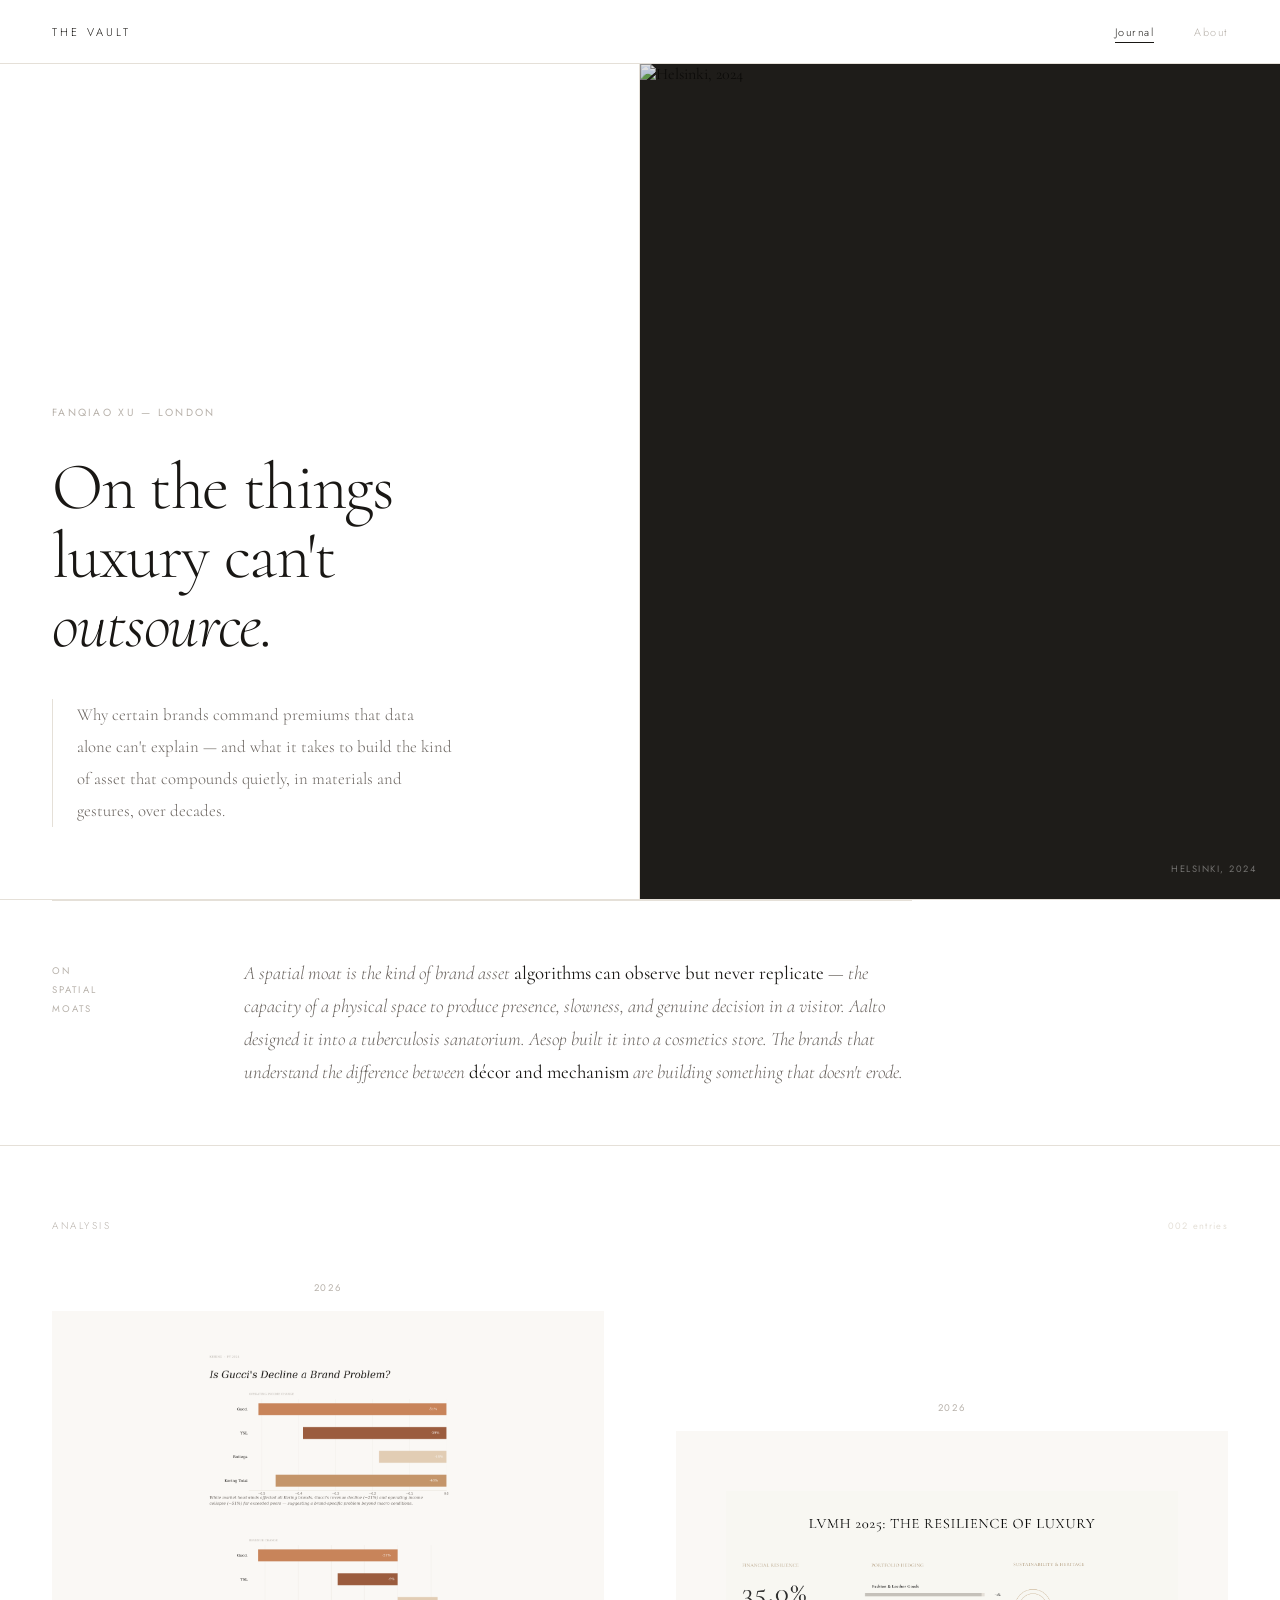
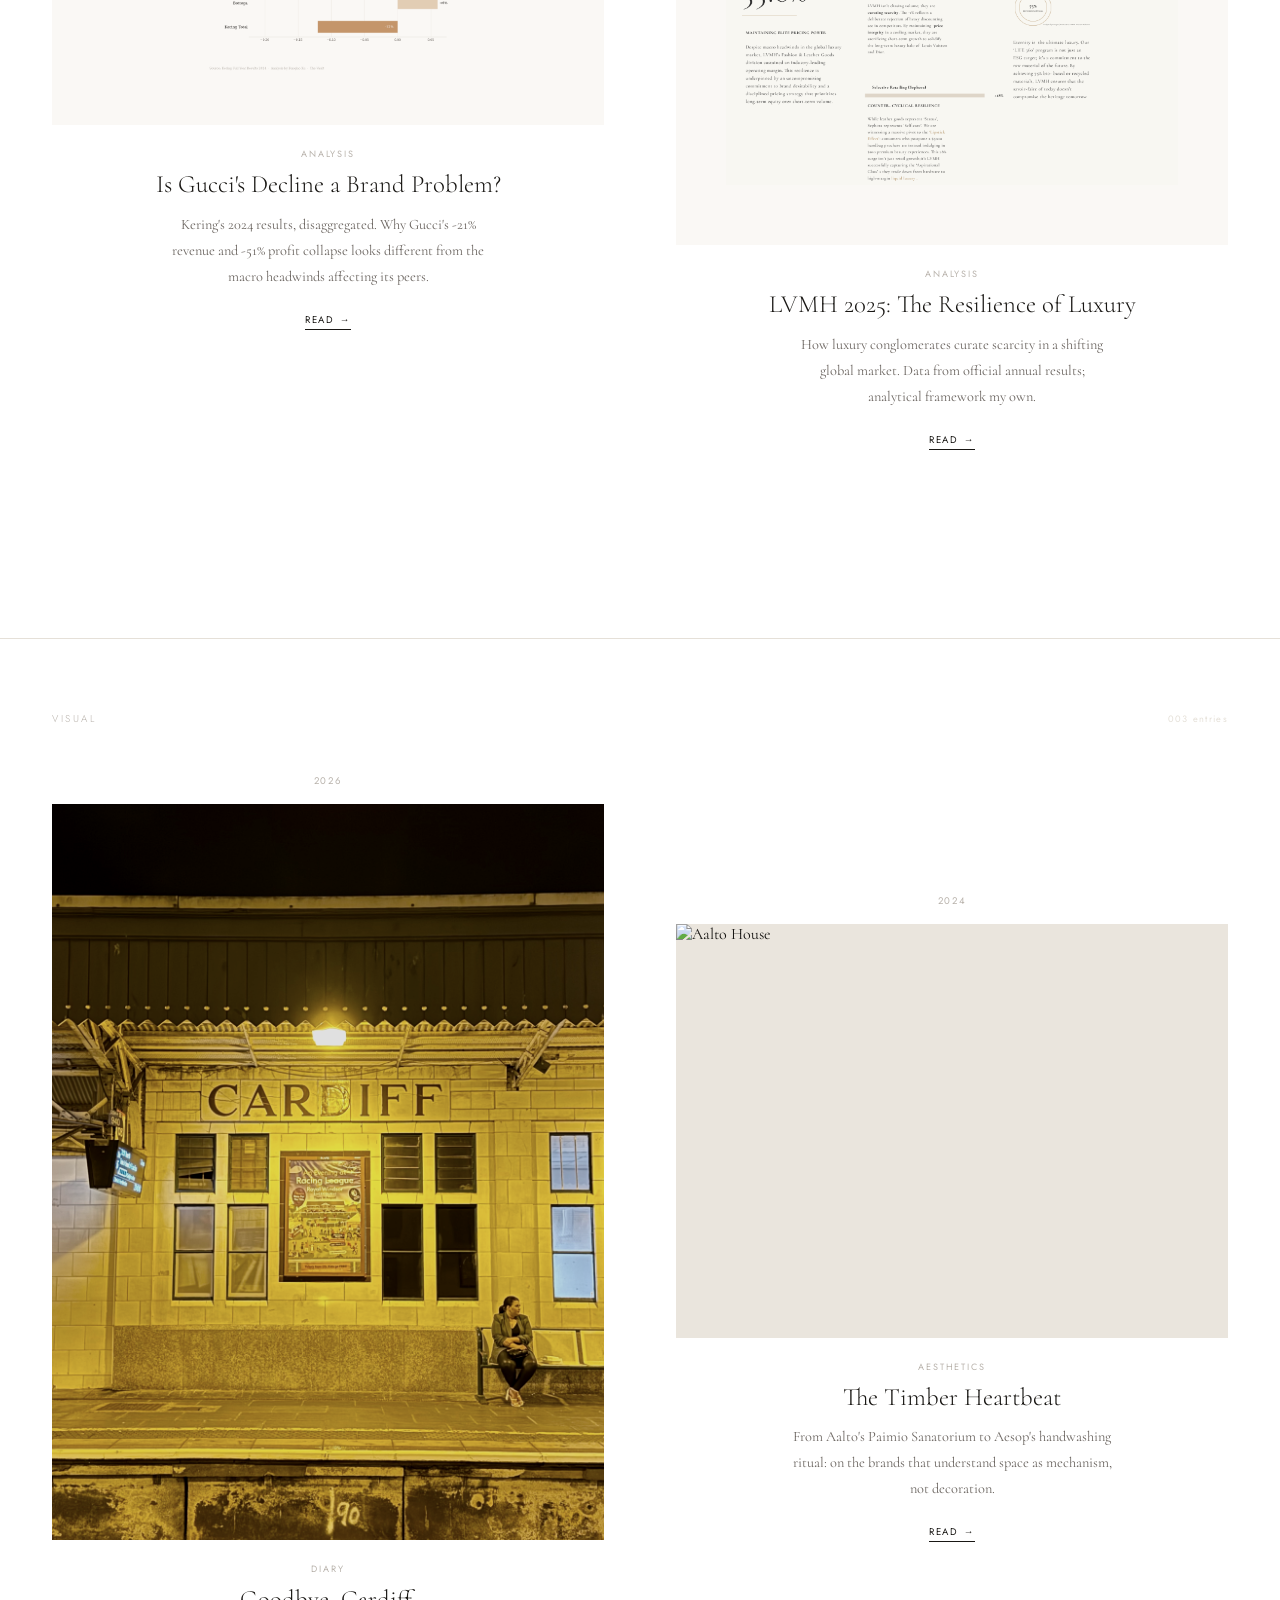
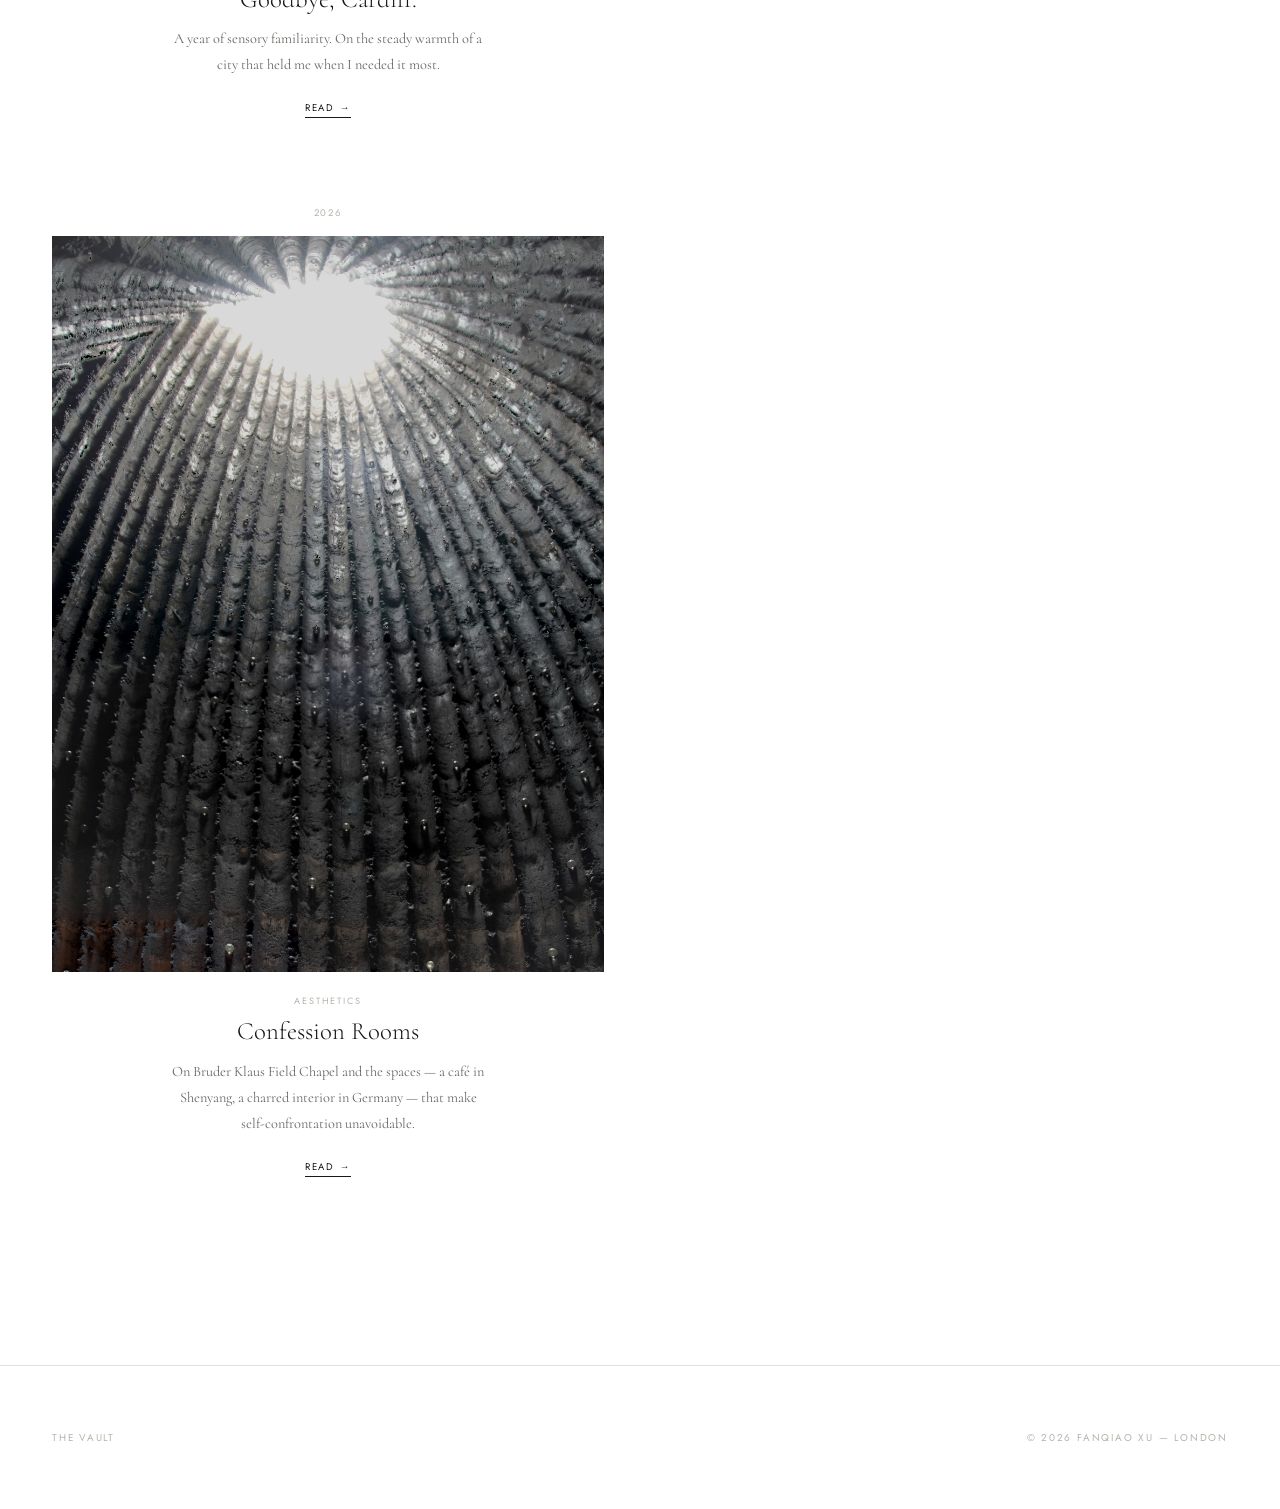
==== commit f04891c3: "Add files via upload" ====
--- a/index.html
+++ b/index.html
@@ -306,7 +306,7 @@
 
 <div class="section-head reveal">
     <h2>Visual</h2>
-    <span>002 entries</span>
+    <span>003 entries</span>
 </div>
 <div class="entry-grid">
 
@@ -332,6 +332,19 @@
             <span class="entry-cat">Aesthetics</span>
             <h2 class="entry-title">The Timber Heartbeat</h2>
             <p class="entry-desc">From Aalto's Paimio Sanatorium to Aesop's handwashing ritual: on the brands that understand space as mechanism, not decoration.</p>
+            <span class="entry-cta">Read →</span>
+        </div>
+    </a>
+
+    <a href="diary_bruderklaus.html" class="entry reveal">
+        <span class="entry-date">2026</span>
+        <div class="entry-img r-portrait">
+            <img src="chapel_interior.jpg" alt="Bruder Klaus Field Chapel" style="object-position: center top; filter: saturate(0.65) contrast(1.1) brightness(0.85);">
+        </div>
+        <div class="entry-body">
+            <span class="entry-cat">Aesthetics</span>
+            <h2 class="entry-title">Confession Rooms</h2>
+            <p class="entry-desc">On Bruder Klaus Field Chapel and the spaces — a café in Shenyang, a charred interior in Germany — that make self-confrontation unavoidable.</p>
             <span class="entry-cta">Read →</span>
         </div>
     </a>
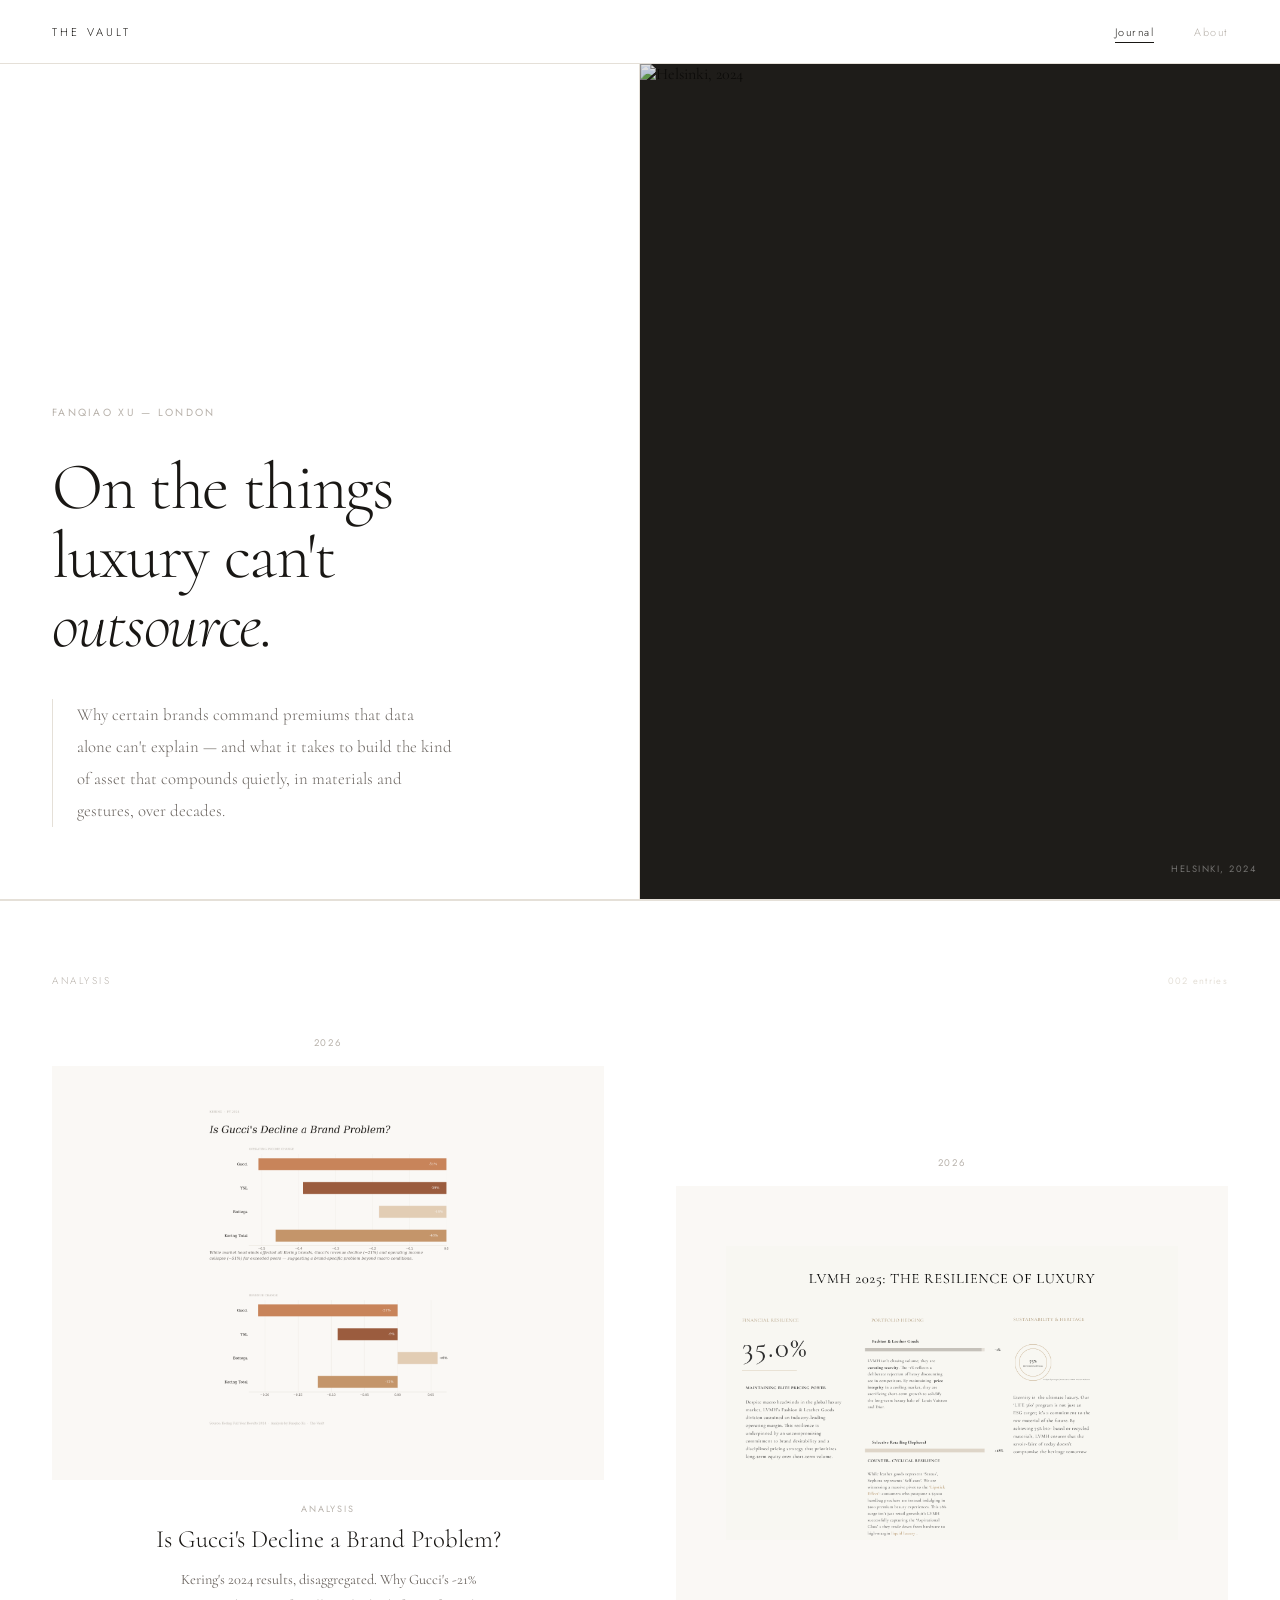
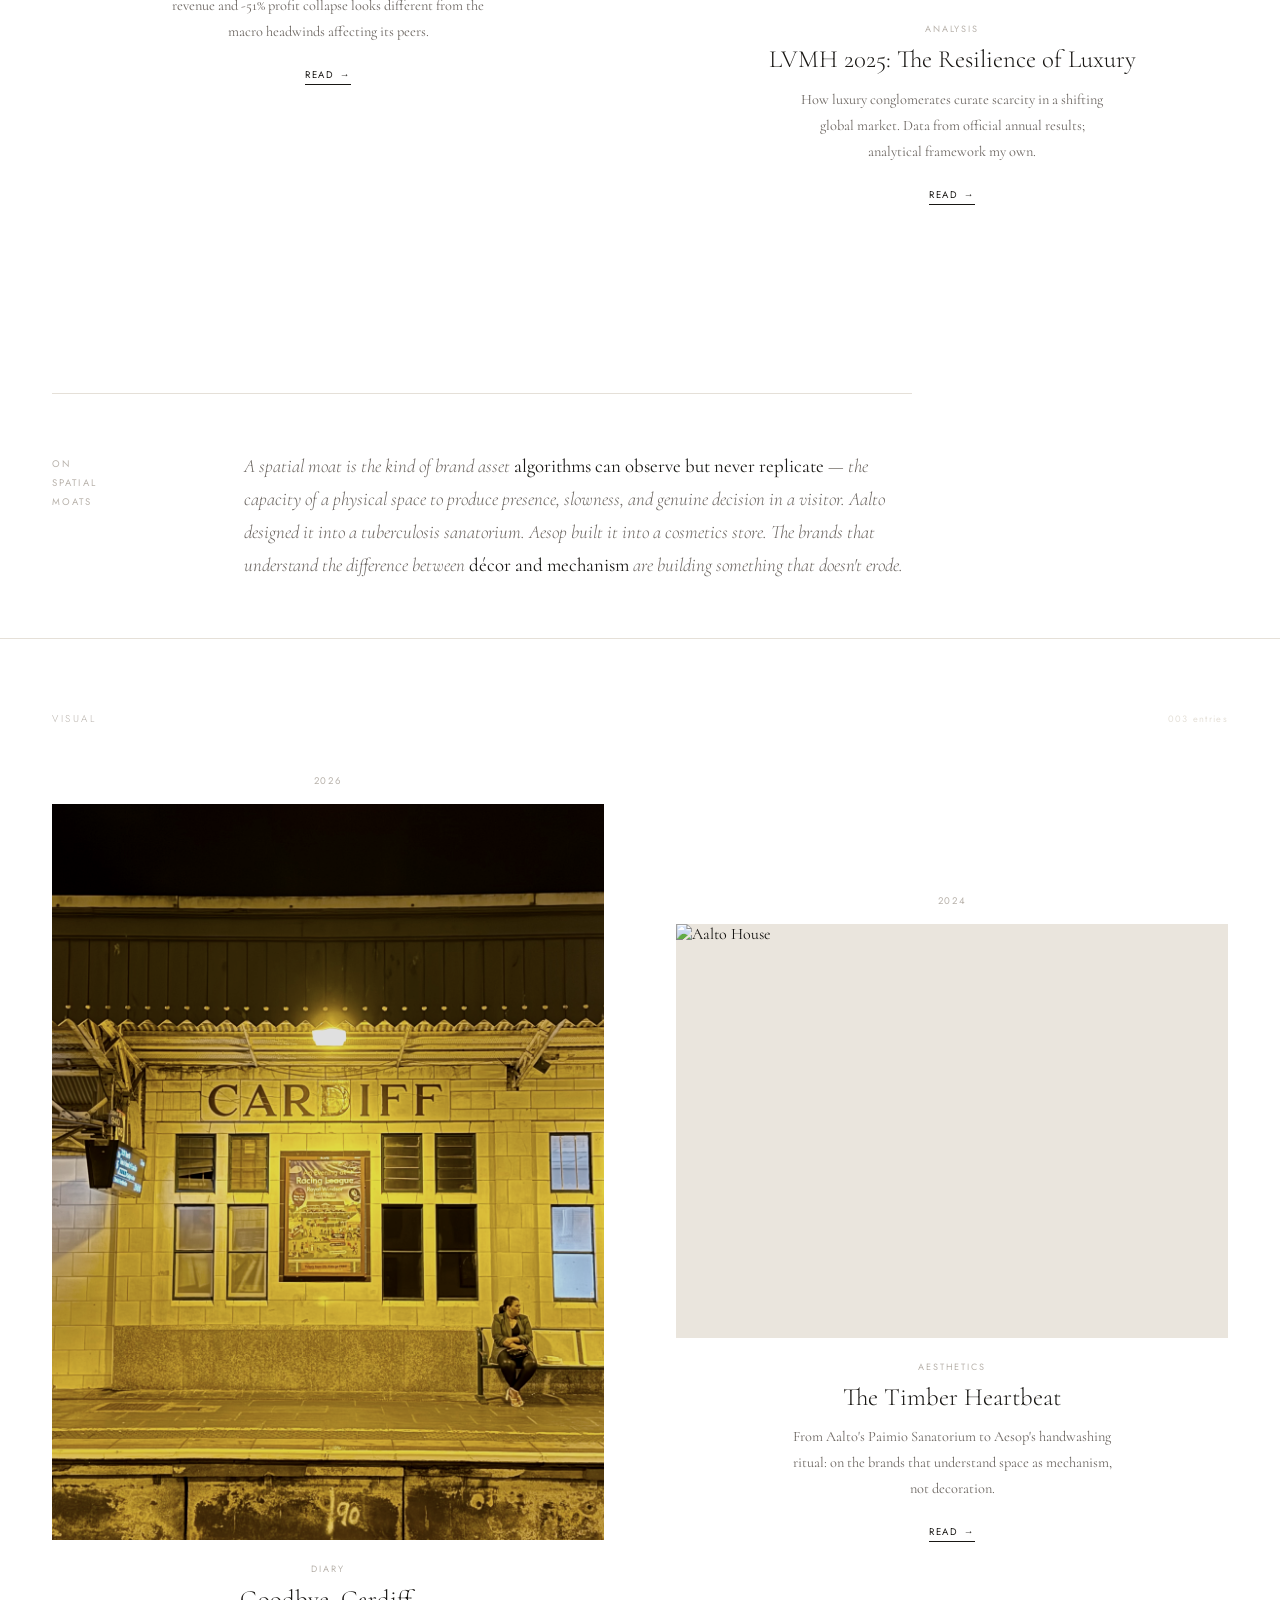
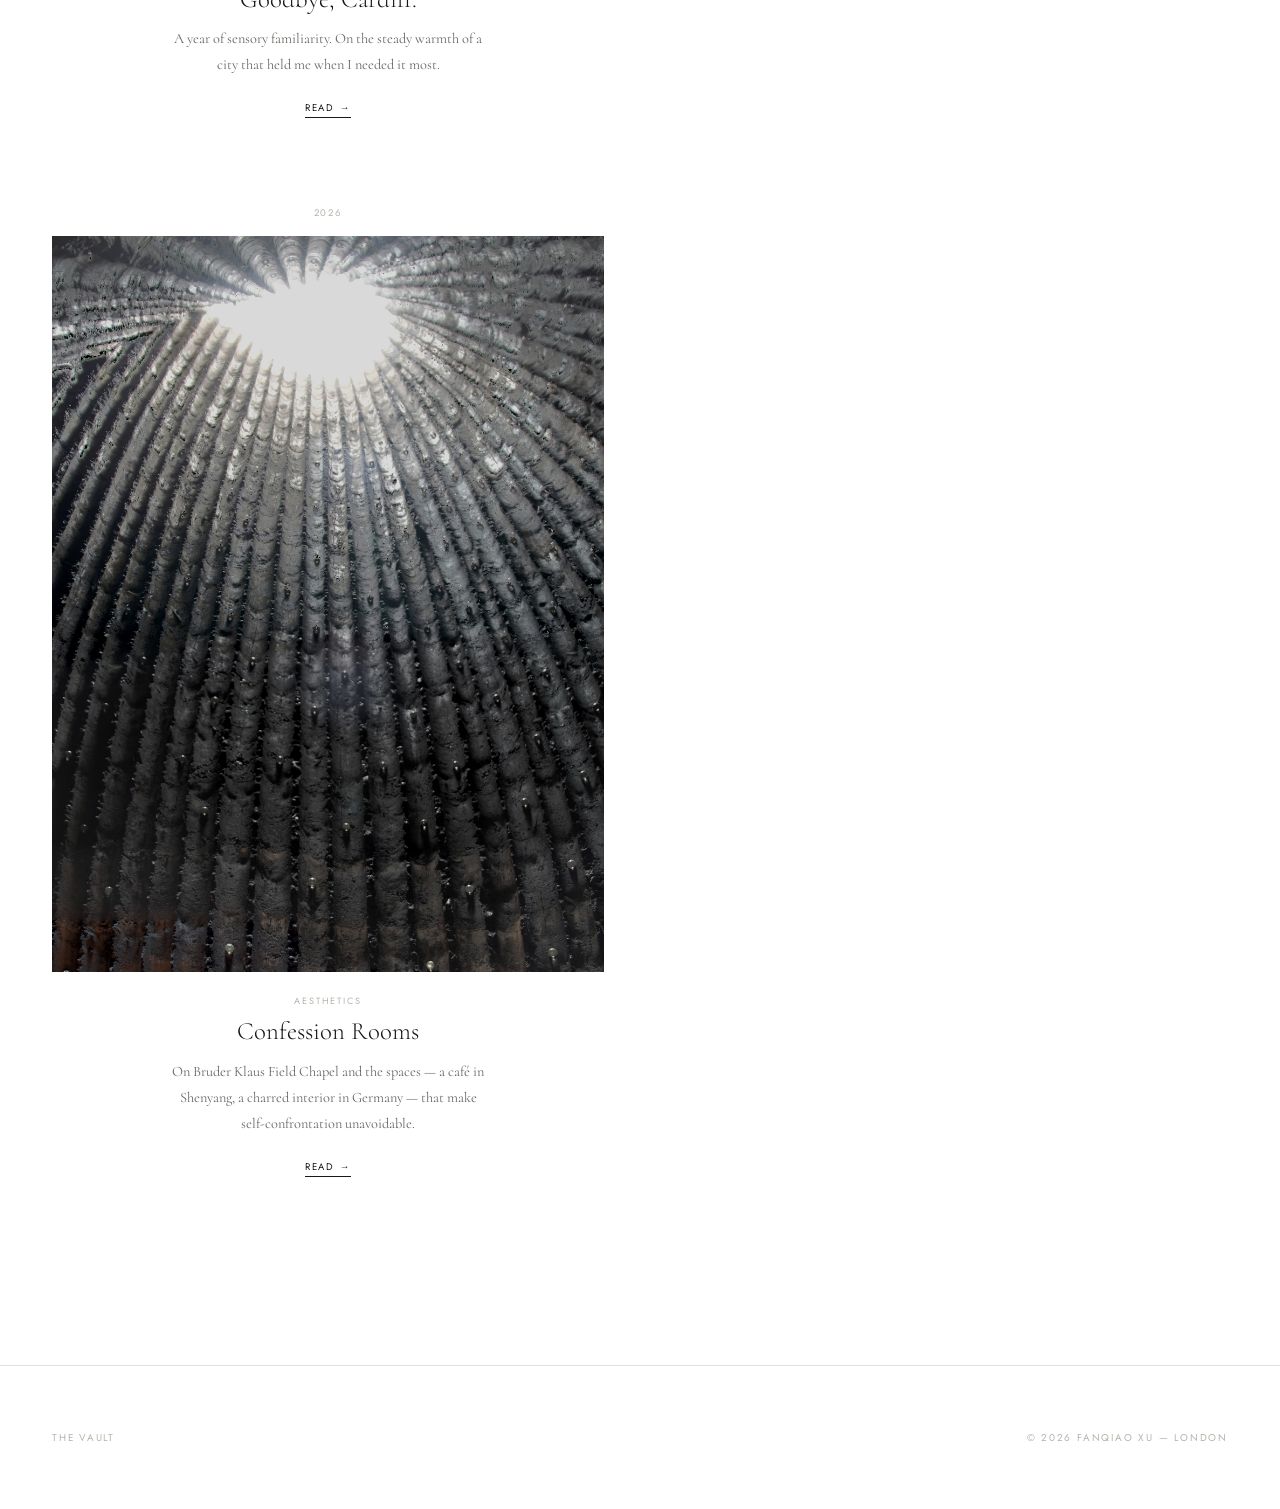
==== commit 4576283b: "Add files via upload" ====
--- a/index.html
+++ b/index.html
@@ -265,11 +265,6 @@
     </div>
 </section>
 
-<div class="moats reveal">
-    <p class="moats-label">On<br>Spatial<br>Moats</p>
-    <p class="moats-body">A spatial moat is the kind of brand asset <strong>algorithms can observe but never replicate</strong> — the capacity of a physical space to produce presence, slowness, and genuine decision in a visitor. Aalto designed it into a tuberculosis sanatorium. Aesop built it into a cosmetics store. The brands that understand the difference between <strong>décor and mechanism</strong> are building something that doesn't erode.</p>
-</div>
-
 <div class="section-head reveal">
     <h2>Analysis</h2>
     <span>002 entries</span>
@@ -302,6 +297,11 @@
         </div>
     </a>
 
+</div>
+
+<div class="moats reveal">
+    <p class="moats-label">On<br>Spatial<br>Moats</p>
+    <p class="moats-body">A spatial moat is the kind of brand asset <strong>algorithms can observe but never replicate</strong> — the capacity of a physical space to produce presence, slowness, and genuine decision in a visitor. Aalto designed it into a tuberculosis sanatorium. Aesop built it into a cosmetics store. The brands that understand the difference between <strong>décor and mechanism</strong> are building something that doesn't erode.</p>
 </div>
 
 <div class="section-head reveal">
